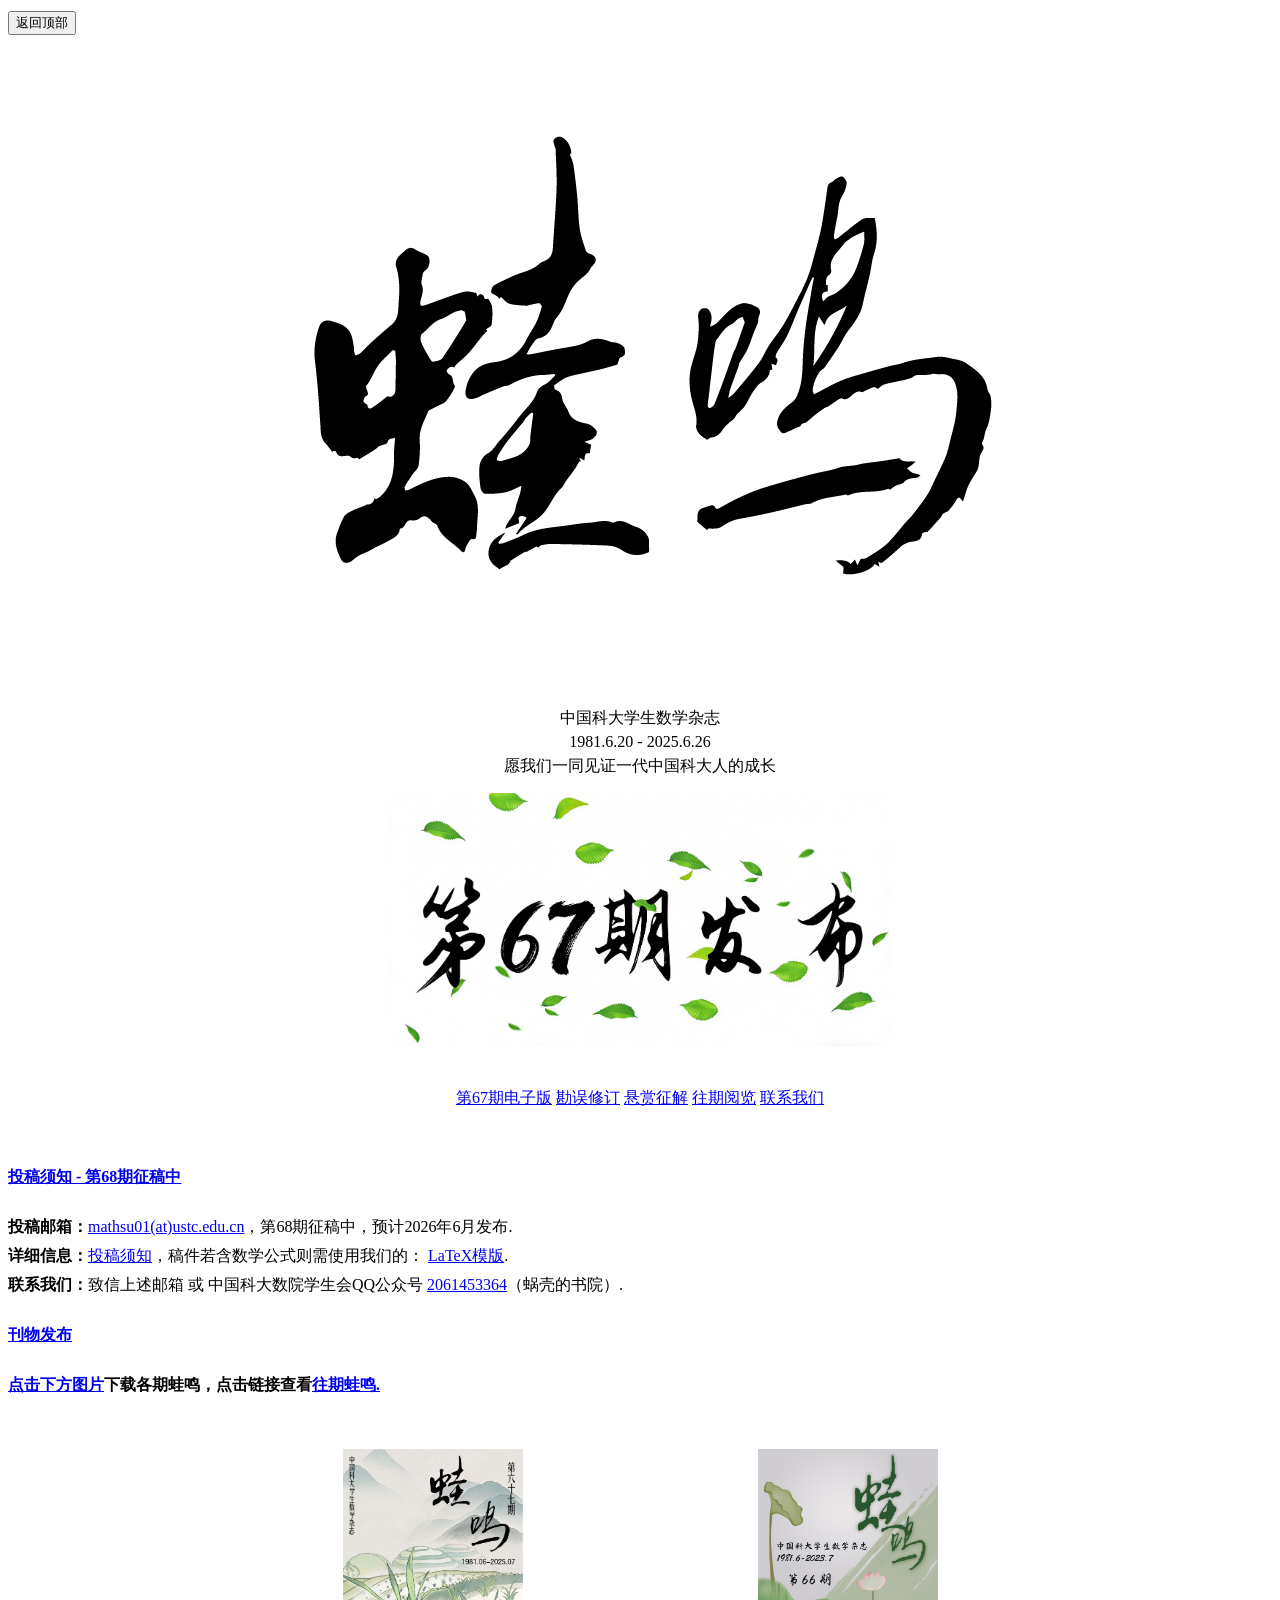
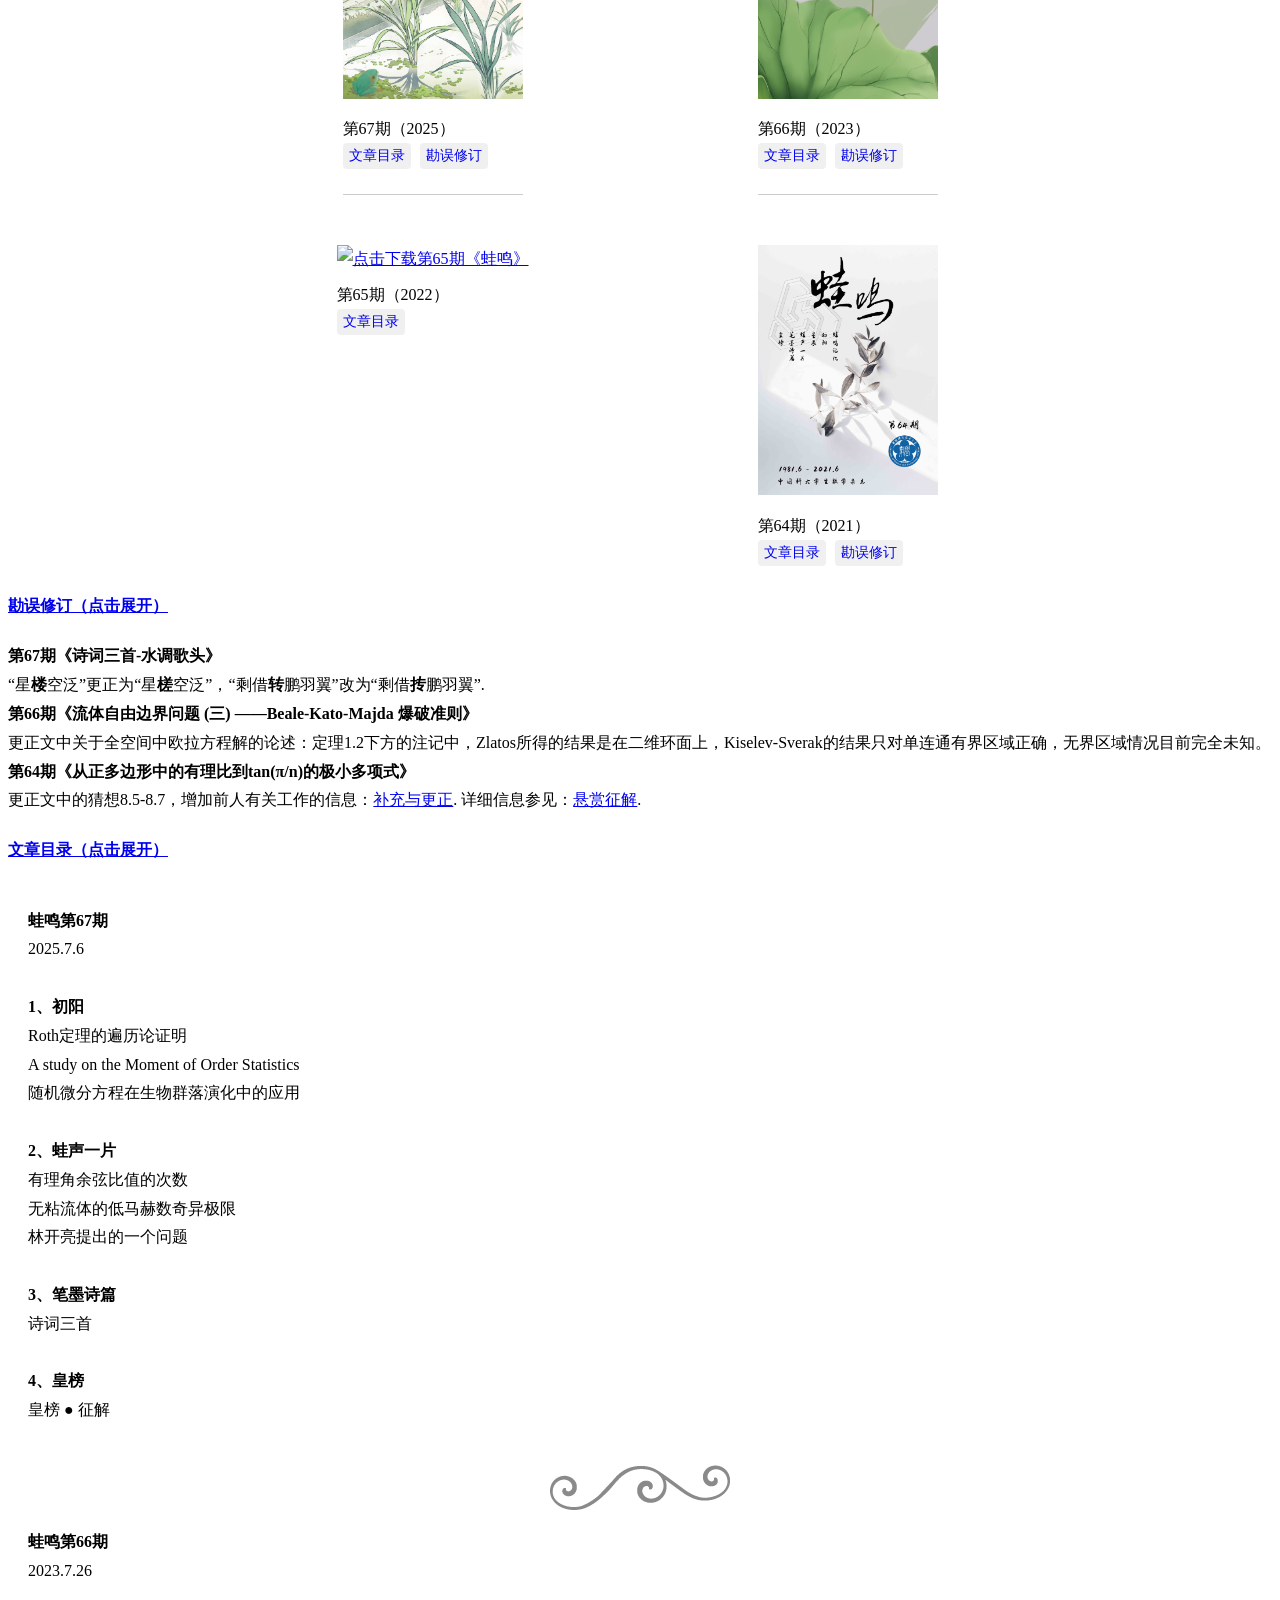
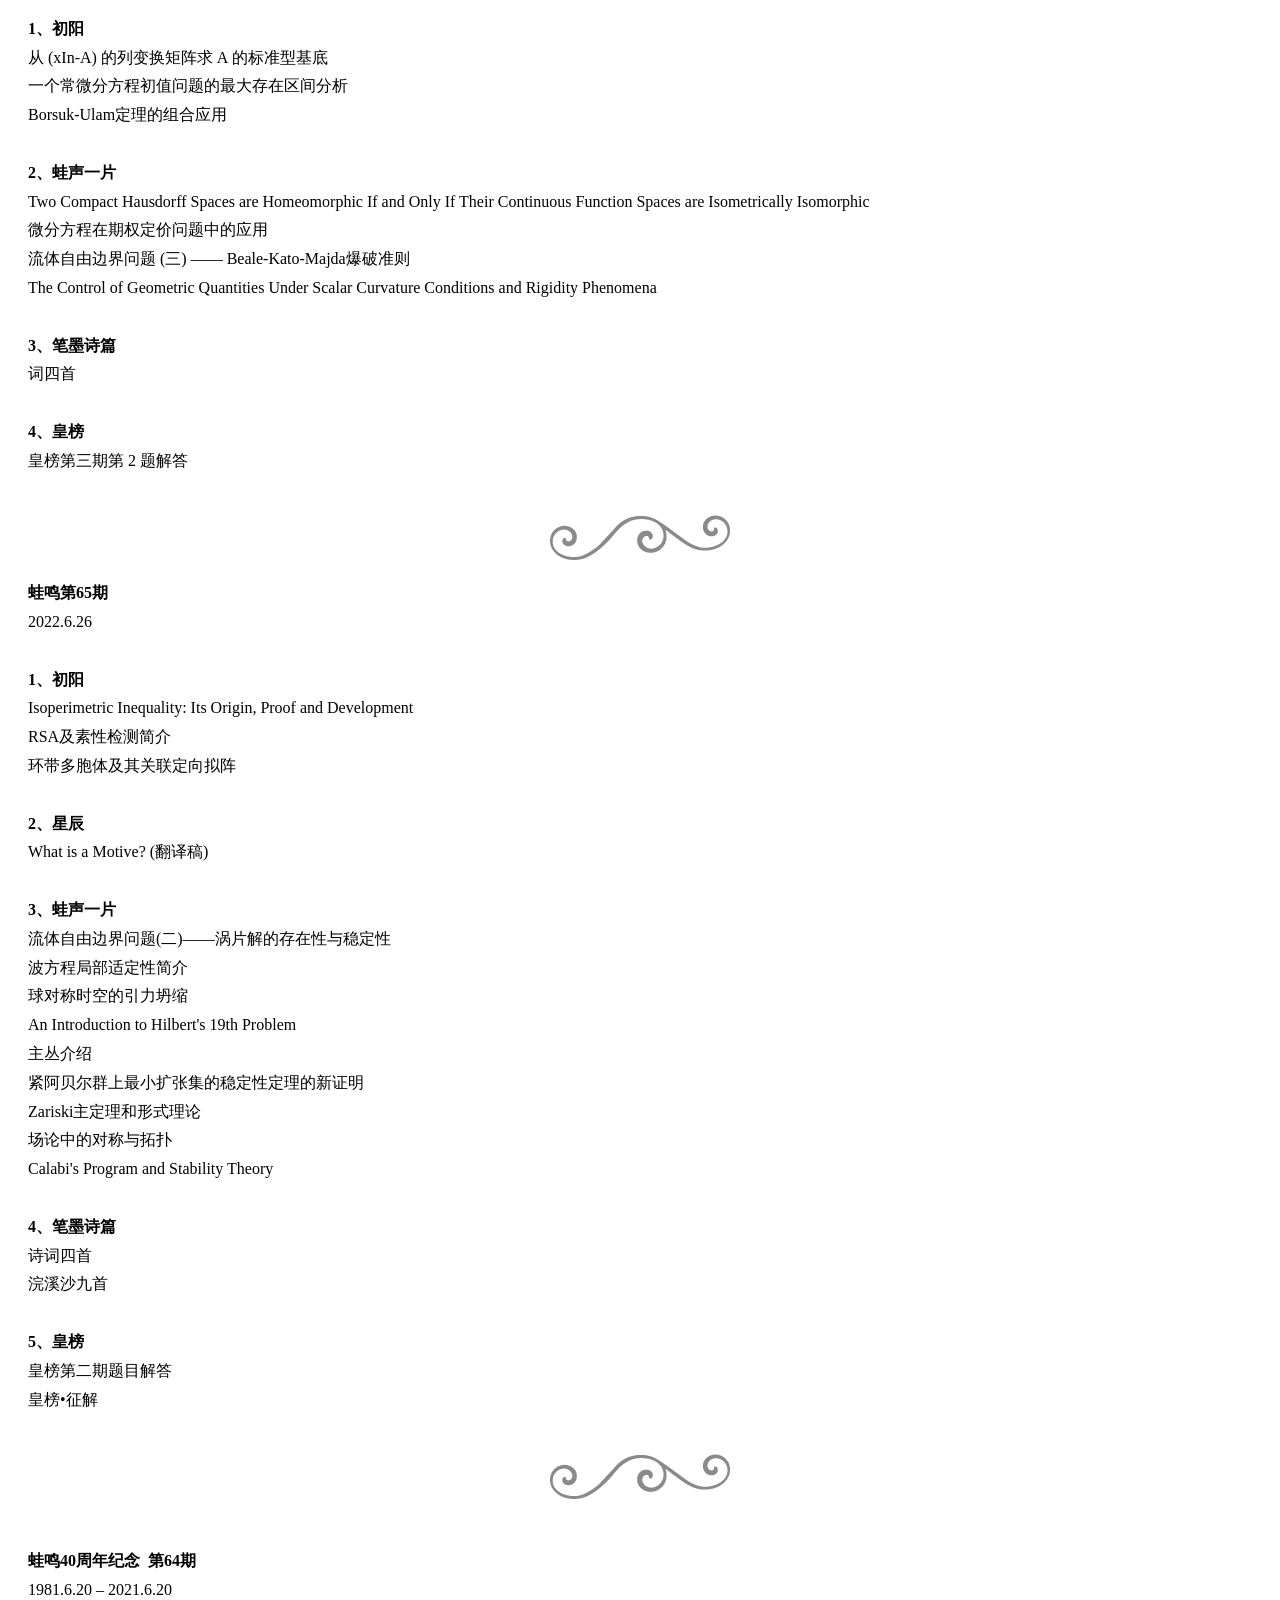
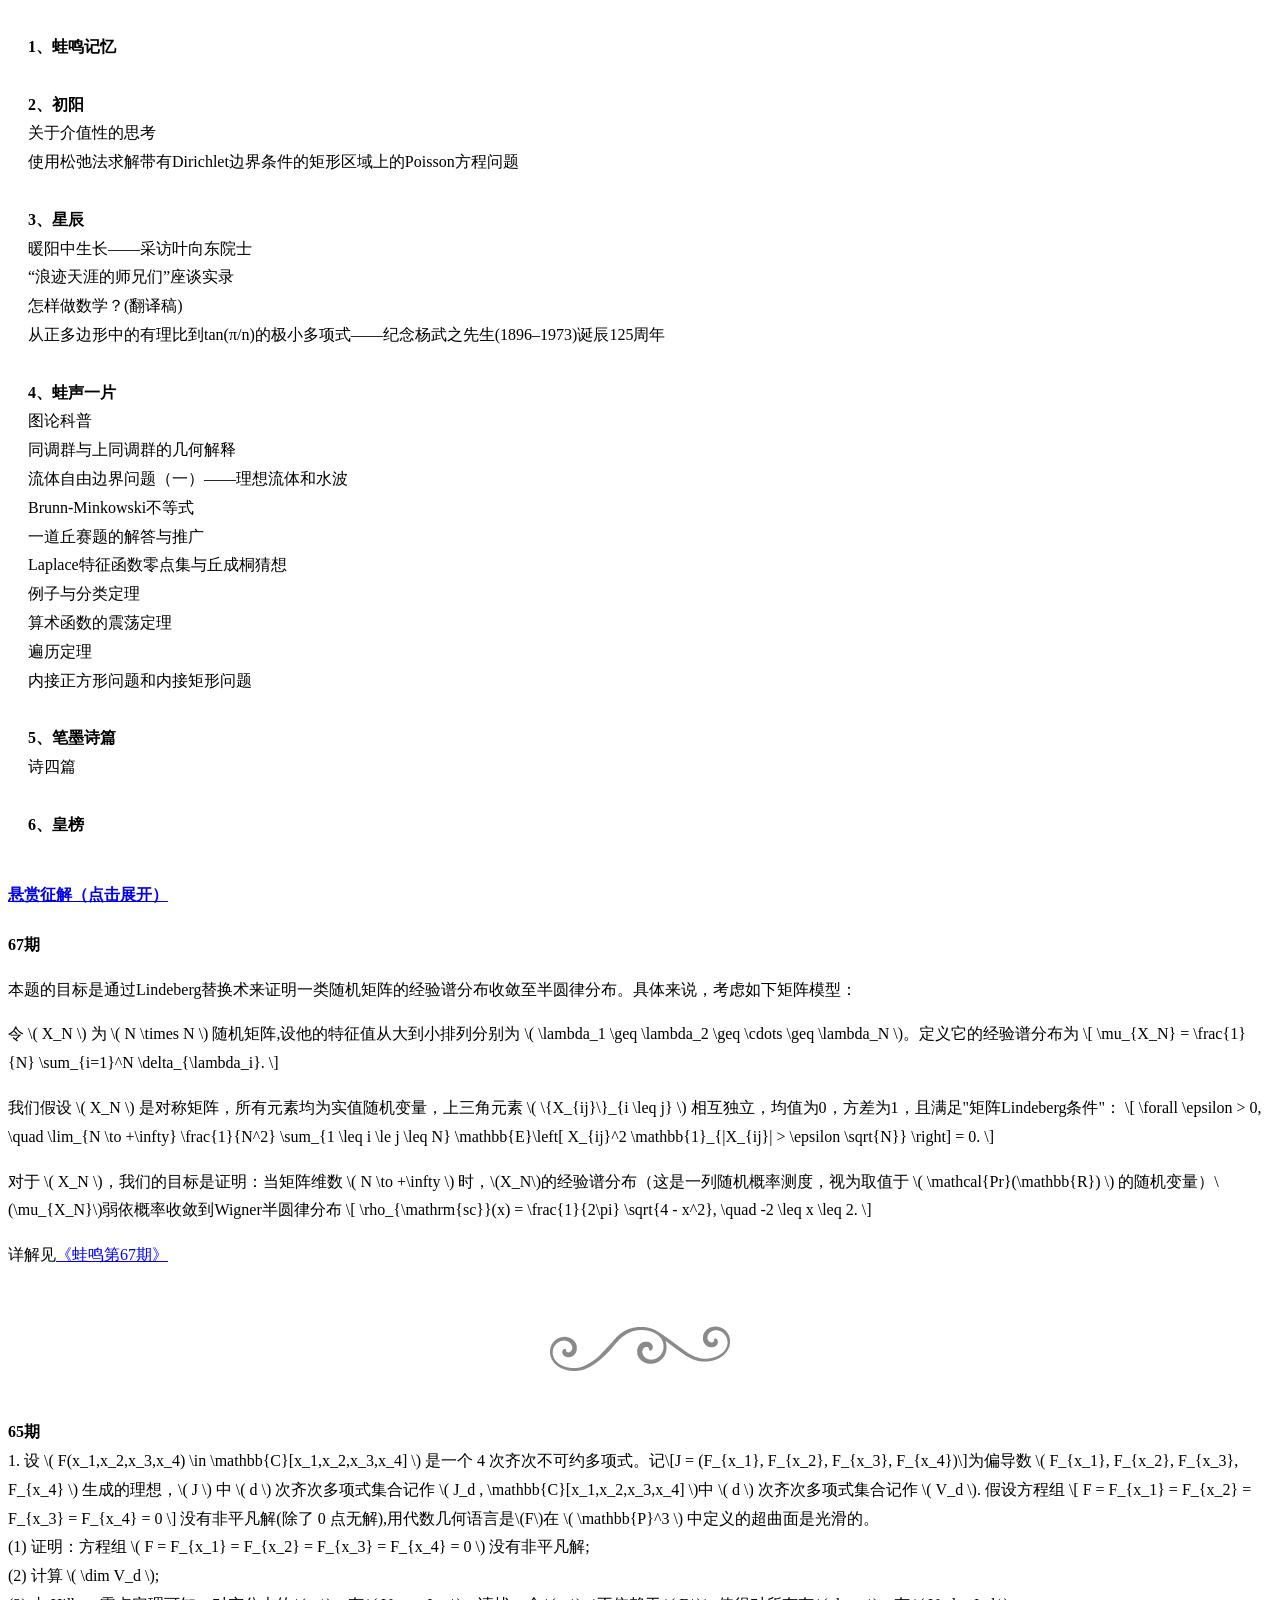
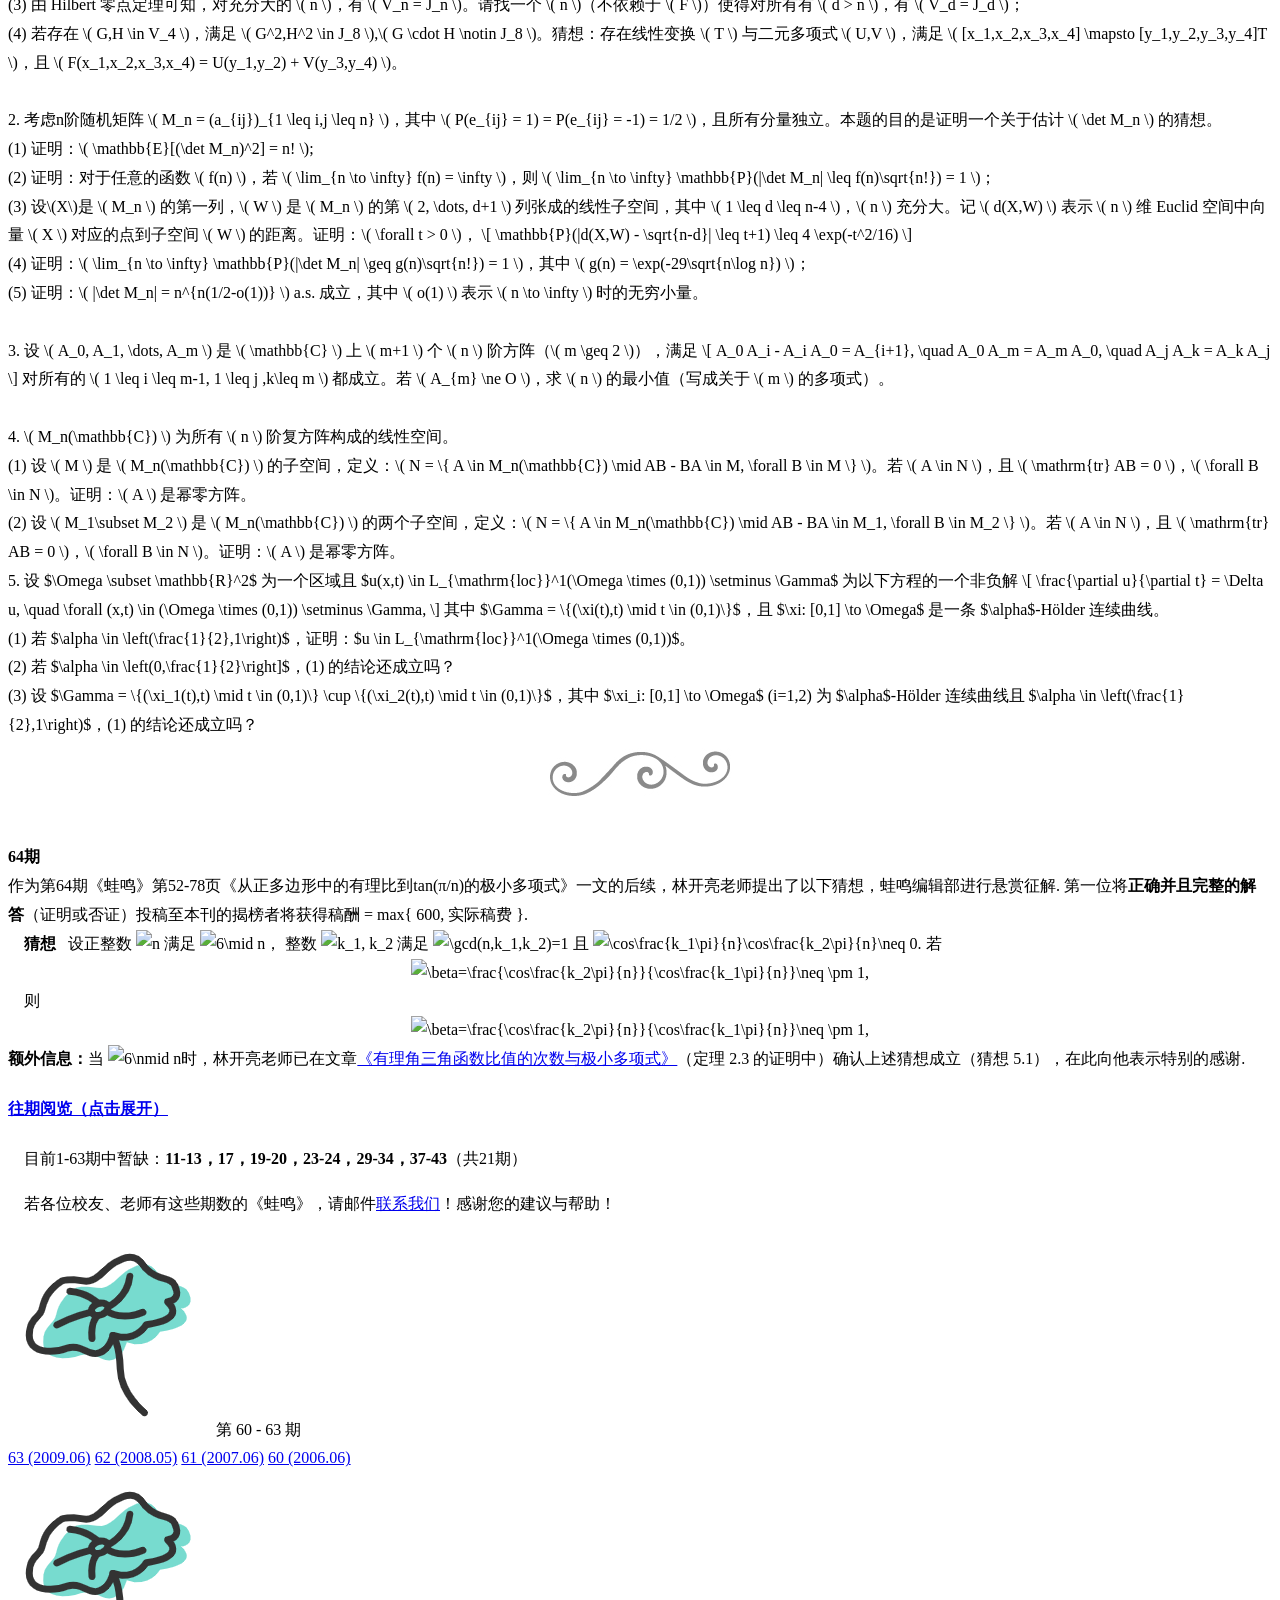
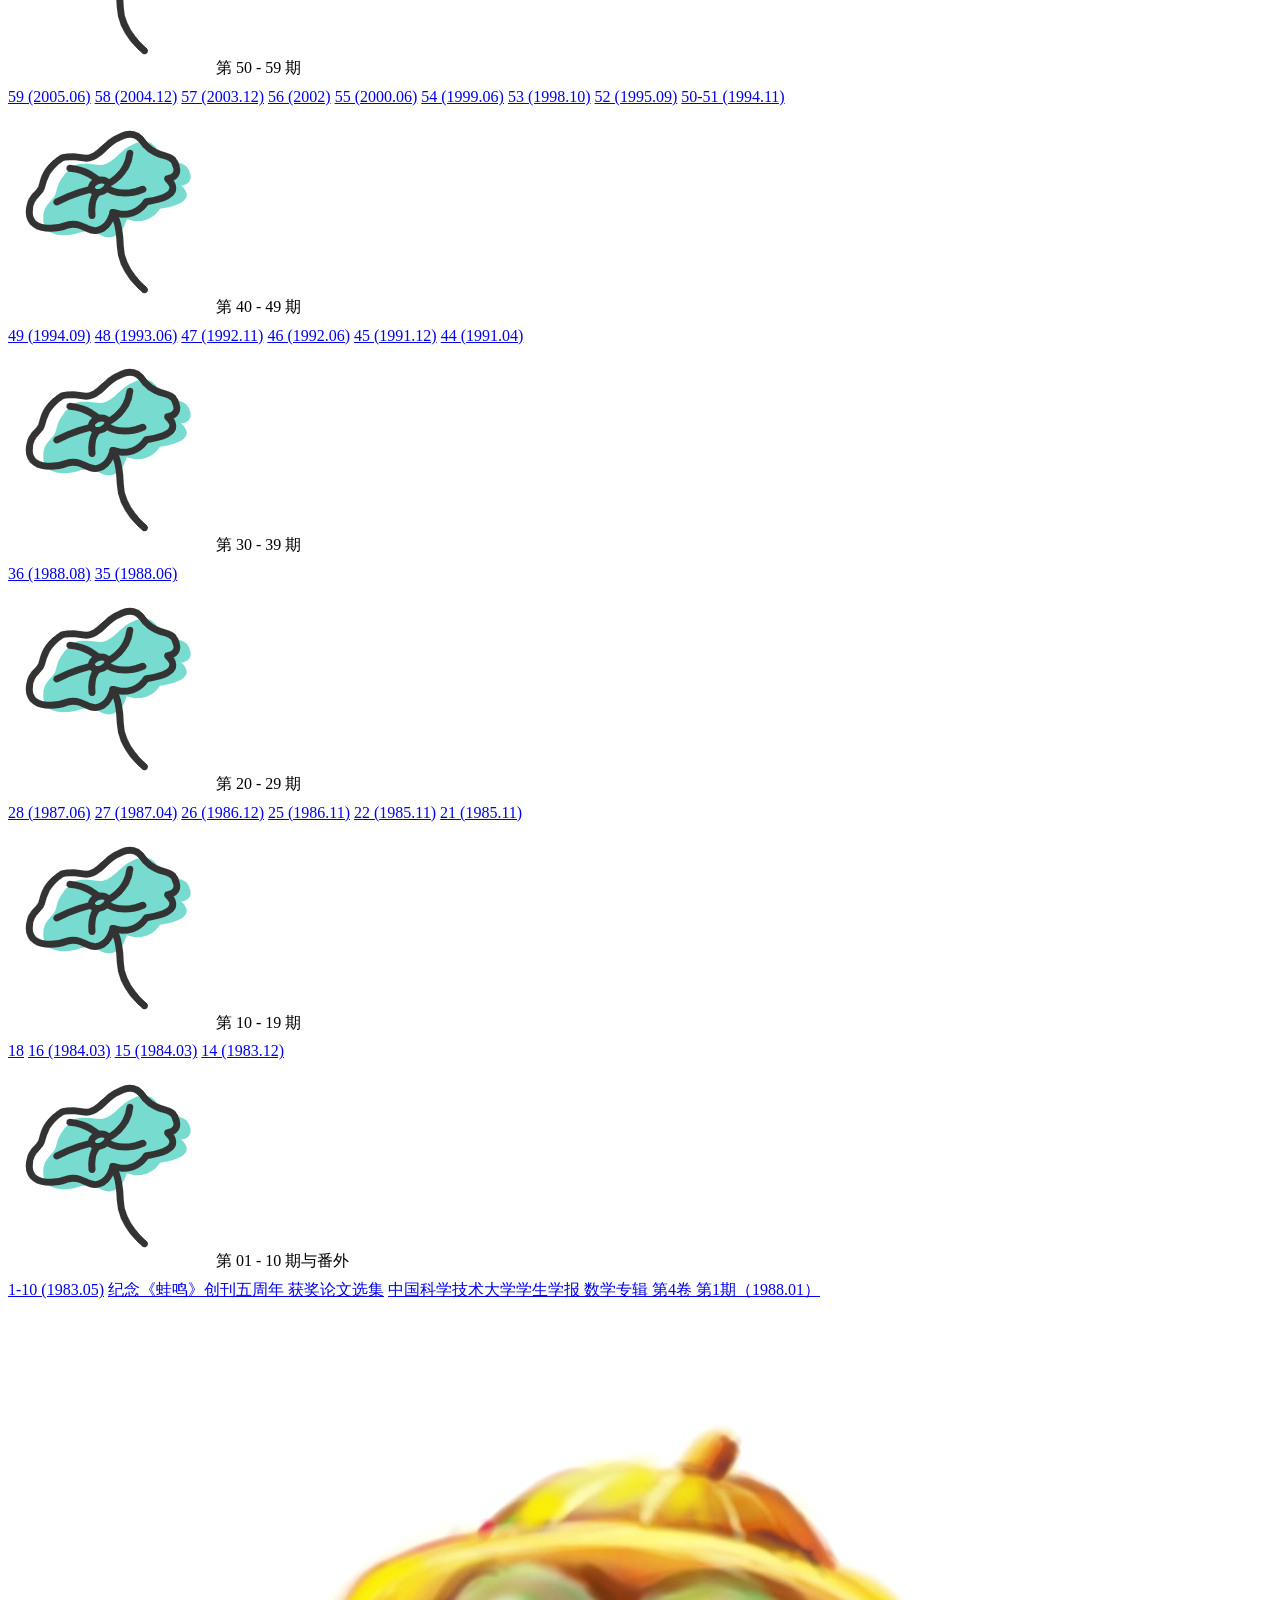
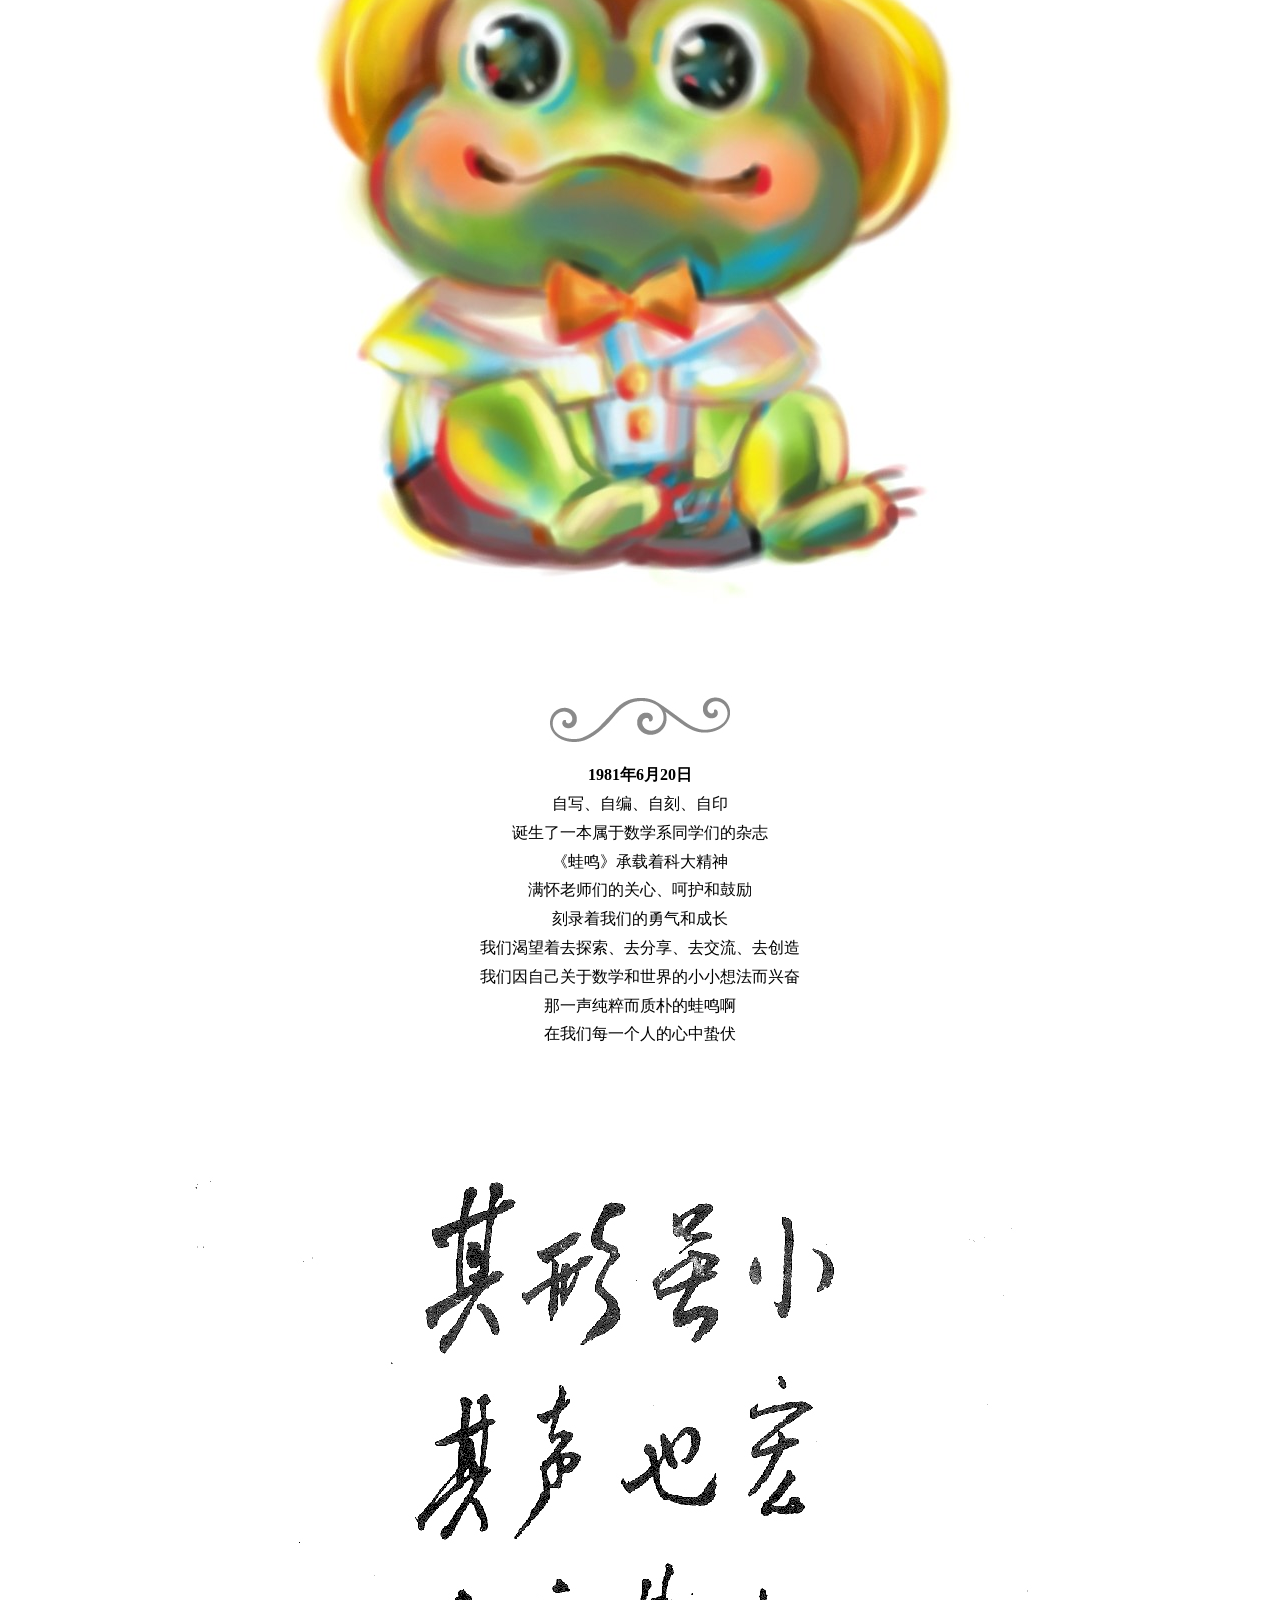
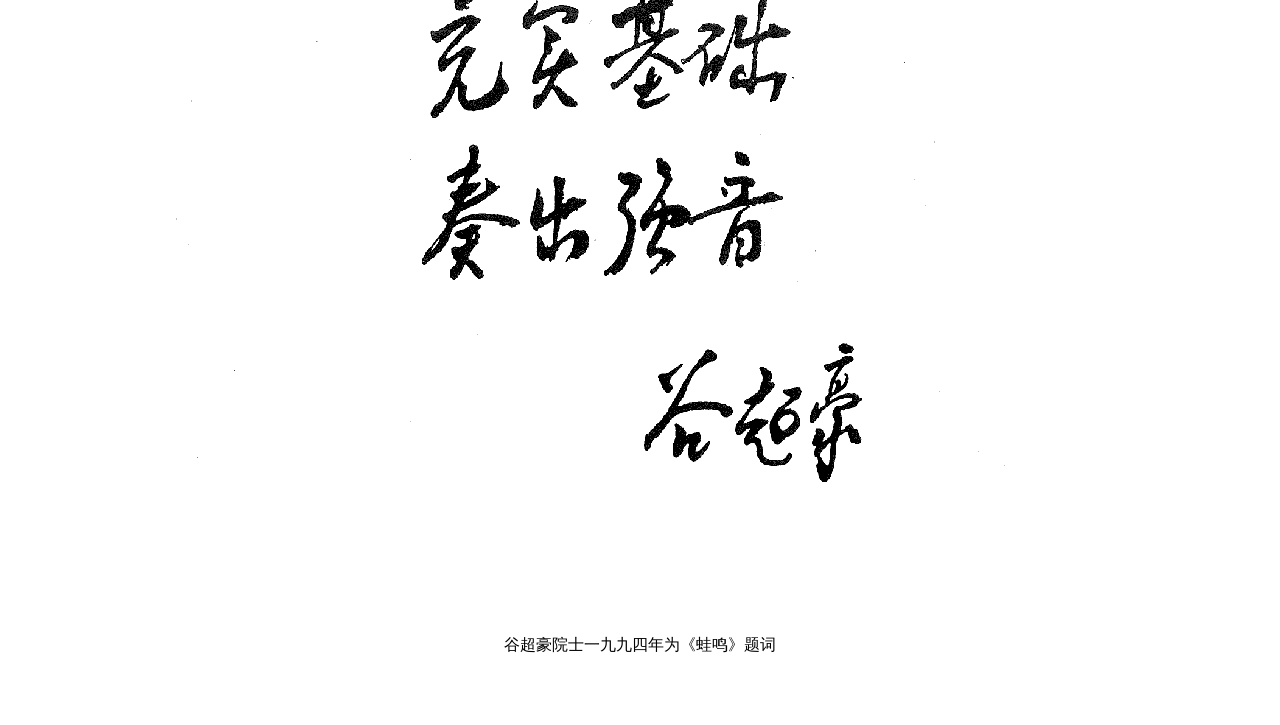
==== Waming/waming.html @ 8f5564ba "进一步优化移动端最后一张图片显示问题" ====
﻿<!DOCTYPE html>

<html lang="en" xmlns="http://www.w3.org/1999/xhtml">
<head>
    <!--注释可以写在这样一对括号中，.css文件中的注释由/* */包围起来-->
    <meta charset="utf-8" />
    <meta name="viewport" content="width=device-width, initial-scale=1.0, shrink-to-fit=no">
    <link rel="stylesheet" type="text/css" href=" css/star.css"><!--指定我们用的css文件在css/star.css，它指定了网页的样式，样式可以进行叠加，不同的指定样式的方式、它们的优先级见https://www.runoob.com/css/css-howto.html-->
    <link rel="stylesheet" href="https://cdn.staticfile.org/twitter-bootstrap/3.3.7/css/bootstrap.min.css">
    <script src="https://cdn.staticfile.org/jquery/2.1.1/jquery.min.js"></script><!--插入JavaScript-->
    <script src="https://cdn.staticfile.org/twitter-bootstrap/3.3.7/js/bootstrap.min.js"></script>
    <script>
        MathJax = {
        tex: {
            inlineMath: [['$', '$'], ['\\(', '\\)']],
            displayMath: [['$$', '$$'], ['\\[', '\\]']],
            processEscapes: true
        },
        svg: {
            fontCache: 'global'
        }
        };
    </script>
    <script src="https://cdn.jsdelivr.net/npm/mathjax@3/es5/tex-svg.js"></script>
    <title>蛙鸣</title>
    <style>
        body {
            line-height: 180%;
            font-size: 16px;
        }
            .desc {
        margin-top: 8px;
        line-height: 1.6;
    }
    .desc a {
        display: inline-block;
        margin: 0 5px 5px 0;  /* 给链接之间加间距 */
        padding: 2px 6px;
        background-color: #f0f0f0;
        border-radius: 4px;
        text-decoration: none;
        font-size: 14px;
    }
    .desc a:hover {
        background-color: #e0e0e0;
    }
    .responsive {
        border-bottom: 1px solid #ccc;  /* 灰色细线，宽度1px，实线，灰色 */
        padding-bottom: 20px;  /* 线和内容的距离 */
        margin-bottom: 20px;   /* 和外部的距离 */
    }

    /* 最后一行不需要底边线 */
    .responsive:last-child,
    .responsive:nth-last-child(2) {
        border-bottom: none;
        margin-bottom: 0;
        padding-bottom: 0;
    }
    .pic6 {
    display: block !important;
    margin-left: auto !important;
    margin-right: auto !important;
    max-width: 100% !important;
    height: auto !important;
    }
    /* 移动端适配 */
@media screen and (max-width: 600px) {
    /* 让刊物发布区域一列显示并居中 */
    div[style*="display: grid"] {
        display: grid !important;
        grid-template-columns: 1fr !important;  /* 一列 */
        justify-items: center !important;       /* 水平居中 */
        gap: 0 !important;                      /* 间隙由 margin 控制 */
        max-width: 100% !important;
        padding: 0 !important;
    }
    
    /* 每个卡片居中，并加下边框作为横线 */
    .responsive {
        width: 100% !important;
        max-width: 300px !important;            /* 限制卡片最大宽度 */
        margin: 0 auto !important;
        text-align: center !important;
        border-bottom: 1px solid #ccc !important; /* 每本下面都有横线 */
        padding-bottom: 25px !important;
        margin-bottom: 25px !important;
    }
    
    /* 最后一本不需要横线（去掉最后一个的边框） */
    .responsive:last-child {
        border-bottom: none !important;
        margin-bottom: 0 !important;
        padding-bottom: 0 !important;
    }
    
    /* 图片大小控制 */
    .responsive img {
        max-width: 100% !important;
        height: auto !important;
        width: auto !important;
        max-height: 280px;
        display: block;
        margin: 0 auto;
    }
    
    /* 标题图片 */
    .pic3 {
        max-width: 100% !important;
        height: auto !important;
        display: block;
        margin: 0 auto;
    }
    
    /* 整体容器留边 */
    .box, .panel-body {
        padding-left: 15px !important;
        padding-right: 15px !important;
        box-sizing: border-box;
    }
    
    /* 文字居中 */
    .desc {
        text-align: center !important;
    }
    
    /* 按钮样式调整 */
    .desc a {
        display: inline-block;
        margin: 5px !important;
    }
}
    </style>
</head>
<body>
    <button onclick="topFunction()" id="myBtn" title="Back to Top">返回顶部</button><!--JavaScript返回顶部按钮,参看https://www.runoob.com/w3cnote/js-to-top.html-->
    <div class=" box">
        <div style=" text-align :center">
            <img class=" pic3" src="pu/image/title.jpg" alt=" 蛙鸣" />
            <div style=" padding:15px;">
                <span class=" time"></span>
                <div style=" line-height:150%">
                    中国科大学生数学杂志<br />
                    1981.6.20 - 2025.6.26<br />
                    愿我们一同见证一代中国科大人的成长
                </div>
                <span class=" time"></span>
            </div>

            <img style=" max-width :100%; width: 500px;" src="pu/image/heading67.png" alt="四十周年纪念刊第64期《蛙鸣》发布！" />
            <br />
            <br />
            <div style=" text-align: center">
                <!--#electronic参考id选择器https://www.runoob.com/css/css-id-class.html-->
                <!--onclick事件是指定点击这个按钮后发生什么，这里是展开后面的折叠栏-->
                <a class="badge" href="#electronic" onclick="$(function () { $('#collapseOne').collapse('show')});">第67期电子版</a>
                <a class="badge" href="#corrections" onclick="$(function () { $('#collapseFive').collapse('show')});">勘误修订</a>
                <a class="badge" href="#solution" onclick="$(function () { $('#collapseSix').collapse('show')});">悬赏征解</a>
                <a class="badge" href="#history" onclick="$(function () { $('#collapseFour').collapse('show')});">往期阅览</a>
                <a class="badge" href="#contact" onclick="$(function () { $('#collapseThree').collapse('show')});">联系我们</a>
            </div>
        </div>
        <br />

        <div class="panel-group" id="accordion">
            <!--一个折叠栏模块，参考https://www.runoob.com/bootstrap/bootstrap-collapse-plugin.html-->
            <div class="panel panel-default">
                <div class="panel-heading">
                    <h4 class="panel-title">
                        <a data-toggle="collapse" href="#collapseThree"><!--折叠栏编号-->
                            投稿须知 - 第68期征稿中<!--折叠栏标题-->
                        </a>
                    </h4>
                </div>
                <div id="collapseThree" class="panel-collapse collapse in">
                    <div class="panel-body"><!--一个折叠栏内容-->
                        <b>投稿邮箱：</b><a title=" 点击并邮件联系我们" href=" mailto:&#109&#97&#116&#104&#115&#117&#48&#49&#64&#117&#115&#116&#99&#46&#101&#100&#117&#46&#99&#110"<!--ASCII码写邮箱地址防止批量抓取-->mathsu01(at)ustc.edu.cn</a>，第68期征稿中，预计2026年6月发布.<br />

                        <b>详细信息：</b><a href=" file/Warming_submission_guidelines.pdf">投稿须知</a>，稿件若含数学公式则需使用我们的：
                        <a href=" file/Warming_chinese_template.zip">LaTeX模版</a>.<br />

                        <a id="contact"> </a>
                        <b>联系我们：</b>致信上述邮箱 或 中国科大数院学生会QQ公众号 <a title=" 点击获取QQ二维码" href=" image/code.jpg">2061453364</a>（蜗壳的书院）.
                    </div>
                </div>
            </div>

            <div class="panel panel-default"><!--另一个折叠栏模块-->
                <div class="panel-heading">
                    <a id="electronic"> </a>
                    <h4 class="panel-title">
                        <a data-toggle="collapse" href="#collapseOne">
                            刊物发布
                        </a>
                    </h4>
                </div>
                <div id="collapseOne" class="panel-collapse collapse in">
                    <div class="panel-body">
                        <b><a href="#pic">点击下方图片</a>下载各期蛙鸣，点击链接查看<a href="#history" onclick="$(function () { $('#collapseFour').collapse('show')});">往期蛙鸣.</a></b><br />
                        <br />
                        <div style="display: grid; grid-template-columns: repeat(2, 1fr); gap: 30px; justify-items: center; margin: 20px auto; max-width: 800px;">
                            <div class="responsive">
                                <div class="img" id="pic">
                                    <a target="_blank" href="pu/pdf/Warming_67(2025.07).pdf">
                                        <img class=" pic4" src="pu/image/67.jpg" alt="点击下载第67期《蛙鸣》" width="180" height="250" />
                                    </a>
                                    <div class="desc">
                                        第67期（2025）<br/>
                                        <a title="点击查阅第67期文章目录" href="#content67" onclick="$(function () { $('#collapseTwo').collapse('show')});">文章目录</a>
                                        <a title="点击查阅第67期的勘误与增补" href="#corrections" onclick="$(function () { $('#collapseFive').collapse('show')});">勘误修订</a>
                                    </div>

                                </div>
                            </div>
                            <!-- <hr/> -->
                            <div class="responsive">
                                <div class="img" id="pic">
                                    <a target="_blank" href="pu/pdf/Warming_66(2023.07).pdf">
                                        <img class=" pic4" src="pu/image/66.jpg" alt="点击下载第66期《蛙鸣》" width="180" height="250" />
                                    </a>
                                    <div class="desc">
                                        第66期（2023）<br />
                                        <a title="点击查阅第66期文章目录" href="#content66" onclick="$(function () { $('#collapseTwo').collapse('show')});">文章目录</a>
                                        <a title="点击查阅第66期的勘误与增补" href="#corrections" onclick="$(function () { $('#collapseFive').collapse('show')});">勘误修订</a>
                                    </div>

                                </div>
                            </div>
                            <!-- <hr/> -->
                            <div class="responsive">
                                <div class="img" id="pic">
                                    <a target="_blank" href="pu/pdf/Warming_65(2022.06).pdf">
                                        <img class=" pic4" src="pu/image/65.jpg" alt="点击下载第65期《蛙鸣》" width="180" height="250" />
                                    </a>
                                    <div class="desc">
                                        第65期（2022）<br />
                                        <a title="点击查阅第65期文章目录" href="#content65" onclick="$(function () { $('#collapseTwo').collapse('show')});">文章目录</a>
                                    </div>

                                </div>
                            </div>
                            <!-- <hr/> -->
                            <div class="responsive">
                                <div class="img">
                                    <a target="_blank" href="pu/pdf/Warming_64(2021.06).pdf">
                                        <img class=" pic4" src="pu/image/64.jpg" alt="点击下载第64期《蛙鸣》" width="180" height="250" />
                                    </a>
                                    <div class="desc">
                                        第64期（2021）<br />
                                        <a title="点击查阅第64期文章目录" href="#content64" onclick="$(function () { $('#collapseTwo').collapse('show')});">文章目录</a> 
                                        <a title="点击查阅第64期的勘误与增补" href="#corrections" onclick="$(function () { $('#collapseFive').collapse('show')});">勘误修订</a>
                                    </div>
                                </div>
                            </div>
                            <!-- <br /> -->
                        </div>
                        <!-- <br /> -->
                    </div>
                </div>
            </div>

            <div class="panel panel-default">
                <div class="panel-heading">
                    <h4 class="panel-title">
                        <a id="corrections"> </a>
                        <a data-toggle="collapse" href="#collapseFive">
                            勘误修订（点击展开）
                        </a>
                    </h4>
                </div>
                <div id="collapseFive" class="panel-collapse collapse">
                    <div class="panel-body">
                        <b>第67期《诗词三首-水调歌头》</b>
                        <br />“星<b>楼</b>空泛”更正为“星<b>槎</b>空泛”，“剩借<b>转</b>鹏羽翼”改为“剩借<b>抟</b>鹏羽翼”</a>.<br />
                    </div>
                    <div class="panel-body">
                        <b>第66期《流体自由边界问题 (三) ——Beale-Kato-Majda 爆破准则》</b>
                        <br />更正文中关于全空间中欧拉方程解的论述：定理1.2下方的注记中，Zlatos所得的结果是在二维环面上，Kiselev-Sverak的结果只对单连通有界区域正确，无界区域情况目前完全未知。
                    </div>
                    <div class="panel-body">
                        <b>第64期《从正多边形中的有理比到tan(π/n)的极小多项式》</b>
                        <br />更正文中的猜想8.5-8.7，增加前人有关工作的信息：<a href=" pdf/correction.pdf" title="点击下载">补充与更正</a>. 详细信息参见：<a href="#solution" onclick="$(function () { $('#collapseSix').collapse('show')});">悬赏征解</a>.<br />
                    </div>
                </div>
            </div>

            <div class="panel panel-default">
                <div class="panel-heading">
                    <h4 class="panel-title">
                        <a id="catalogue"> </a>
                        <a data-toggle="collapse" href="#collapseTwo">
                            文章目录（点击展开）
                        </a>
                    </h4>
                </div>
                <div id="collapseTwo" class="panel-collapse collapse">
                    <div class="panel-body" style=" padding:20px;">

                        <a id="content67"> </a>
                        <b>蛙鸣第67期</b><br />
                        2025.7.6<br />
                        <br />
                        <b>1、初阳</b><br />
                        Roth定理的遍历论证明<br />
                        A study on the Moment of Order Statistics<br />
                        随机微分方程在生物群落演化中的应用<br />
                        <br />
                        <b>2、蛙声一片</b><br />
                        有理角余弦比值的次数<br />
                        无粘流体的低马赫数奇异极限<br />
                        林开亮提出的一个问题<br />
                        <br/>
                        <b>3、笔墨诗篇</b><br />
                        诗词三首<br />
                        <br />
                        <b>4、皇榜</b><br />
                        皇榜 ● 征解<br />
                        <br />
                        <div style=" text-align :center;">
                            <img class="picflower" src="pu/image/decoration.jpg" alt=" Decoration" />
                        </div>
                        
                        <a id="content66"> </a>
                        <b>蛙鸣第66期</b><br />
                        2023.7.26<br />
                        <br />
                        <b>1、初阳</b><br />
                        从 (xIn-A) 的列变换矩阵求 A 的标准型基底<br />
                        一个常微分方程初值问题的最大存在区间分析<br />
                        Borsuk-Ulam定理的组合应用<br />
                        <br />
                        <b>2、蛙声一片</b><br />
                        Two Compact Hausdorff Spaces are Homeomorphic If and Only If Their Continuous Function Spaces are Isometrically Isomorphic<br />
                        微分方程在期权定价问题中的应用<br />
                        流体自由边界问题 (三) —— Beale-Kato-Majda爆破准则<br />
                        The Control of Geometric Quantities Under Scalar Curvature Conditions and Rigidity Phenomena<br />
                        <br/>
                        <b>3、笔墨诗篇</b><br />
                        词四首<br />
                        <br />
                        <b>4、皇榜</b><br />
                        皇榜第三期第 2 题解答<br />
                        <br />
                        <div style=" text-align :center;">
                            <img class="picflower" src="pu/image/decoration.jpg" alt=" Decoration" />
                        </div>

                        <a id="content65"> </a>
                        <b>蛙鸣第65期</b><br />
                        2022.6.26<br />
                        <br />
                        <b>1、初阳</b><br />
                        Isoperimetric Inequality: Its Origin, Proof and Development<br />
                        RSA及素性检测简介<br />
                        环带多胞体及其关联定向拟阵<br />
                        <br />
                        <b>2、星辰</b><br />
                        What is a Motive? (翻译稿)<br />
                        <br />
                        <b>3、蛙声一片</b><br />
                        流体自由边界问题(二)——涡片解的存在性与稳定性<br />
                        波方程局部适定性简介<br />
                        球对称时空的引力坍缩<br />
                        An Introduction to Hilbert's 19th Problem<br />
                        主丛介绍<br />
                        紧阿贝尔群上最小扩张集的稳定性定理的新证明<br />
                        Zariski主定理和形式理论<br />
                        场论中的对称与拓扑<br />
                        Calabi's Program and Stability Theory<br />
                        <br />
                        <b>4、笔墨诗篇</b><br />
                        诗词四首<br />
                        浣溪沙九首<br />
                        <br />
                        <b>5、皇榜</b><br />
                        皇榜第二期题目解答<br />
                        皇榜•征解<br />
                        <br />
                        <div style=" text-align :center;">
                            <img class="picflower" src="pu/image/decoration.jpg" alt=" Decoration" />
                        </div>
                        <br />
                        <a id="content64"> </a>
                        <b>蛙鸣40周年纪念&nbsp;&nbsp;第64期</b><br />
                        1981.6.20 – 2021.6.20<br />
                        <br />
                        <b>1、蛙鸣记忆</b><br />
                        <br />
                        <b>2、初阳</b><br />
                        关于介值性的思考<br />
                        使用松弛法求解带有Dirichlet边界条件的矩形区域上的Poisson方程问题<br />
                        <br />
                        <b>3、星辰</b><br />
                        暖阳中生长——采访叶向东院士<br />
                        “浪迹天涯的师兄们”座谈实录<br />
                        怎样做数学？(翻译稿)<br />
                        从正多边形中的有理比到tan(π/n)的极小多项式——纪念杨武之先生(1896–1973)诞辰125周年<br />
                        <br />
                        <b>4、蛙声一片</b><br />
                        图论科普<br />
                        同调群与上同调群的几何解释<br />
                        流体自由边界问题（一）——理想流体和水波<br />
                        Brunn-Minkowski不等式<br />
                        一道丘赛题的解答与推广<br />
                        Laplace特征函数零点集与丘成桐猜想<br />
                        例子与分类定理<br />
                        算术函数的震荡定理<br />
                        遍历定理<br />
                        内接正方形问题和内接矩形问题<br />
                        <br />
                        <b>5、笔墨诗篇</b><br />
                        诗四篇<br />
                        <br />
                        <b>6、皇榜</b>

                    </div>
                </div>
            </div>

            <div class="panel panel-default">
                <div class="panel-heading">
                    <h4 class="panel-title">
                        <a id="solution"> </a>
                        <a data-toggle="collapse" href="#collapseSeven">
                            悬赏征解（点击展开）
                        </a>
                    </h4>
                </div>
                <div id="collapseSeven" class="panel-collapse collapse">
                    <div class="panel-body">
                        <a id = "question 67"></a>
                        <b>67期</b><br/>
                        <p>本题的目标是通过Lindeberg替换术来证明一类随机矩阵的经验谱分布收敛至半圆律分布。具体来说，考虑如下矩阵模型：</p>
                        <p>令 \( X_N \) 为 \( N \times N \) 随机矩阵,设他的特征值从大到小排列分别为 \( \lambda_1 \geq \lambda_2 \geq \cdots \geq \lambda_N \)。定义它的经验谱分布为
                            \[
                                \mu_{X_N} = \frac{1}{N} \sum_{i=1}^N \delta_{\lambda_i}.
                            \]</p>
                        <p>我们假设 \( X_N \) 是对称矩阵，所有元素均为实值随机变量，上三角元素 \( \{X_{ij}\}_{i \leq j} \) 相互独立，均值为0，方差为1，且满足"矩阵Lindeberg条件"：
                            \[
                                \forall \epsilon > 0, \quad \lim_{N \to +\infty} \frac{1}{N^2} \sum_{1 \leq i \le j \leq N} \mathbb{E}\left[ X_{ij}^2 \mathbb{1}_{|X_{ij}| > \epsilon \sqrt{N}} \right] = 0.
                            \]</p>
                        <p>对于 \( X_N \)，我们的目标是证明：当矩阵维数 \( N \to +\infty \) 时，\(X_N\)的经验谱分布（这是一列随机概率测度，视为取值于 \( \mathcal{Pr}(\mathbb{R}) \) 的随机变量）\(\mu_{X_N}\)弱依概率收敛到Wigner半圆律分布
                            \[
                                \rho_{\mathrm{sc}}(x) = \frac{1}{2\pi} \sqrt{4 - x^2}, \quad -2 \leq x \leq 2.
                            \]</p>
                        <p>详解见<a href = "pu/pdf/Warming_67(2025.07).pdf">《蛙鸣第67期》</a></p>
                        <br/>
                        <div style=" text-align :center;">
                            <img class="picflower" src="pu/image/decoration.jpg" alt=" Decoration" />
                        </div>
                        <br/>
                        <a id = "question 65"> </a>
                        <b>65期</b><br/>
                        1. 设 \( F(x_1,x_2,x_3,x_4) \in \mathbb{C}[x_1,x_2,x_3,x_4] \) 是一个 4 次齐次不可约多项式。记\[J = (F_{x_1}, F_{x_2}, F_{x_3}, F_{x_4})\]为偏导数 \( F_{x_1}, F_{x_2}, F_{x_3}, F_{x_4} \) 生成的理想，\( J \) 中 \( d \) 次齐次多项式集合记作 \( J_d , \mathbb{C}[x_1,x_2,x_3,x_4] \)中 \( d \) 次齐次多项式集合记作 \( V_d \).
                        假设方程组
                                \[
                                    F = F_{x_1} = F_{x_2} = F_{x_3} = F_{x_4} = 0
                                \]
                        没有非平凡解(除了 0 点无解),用代数几何语言是\(F\)在 \( \mathbb{P}^3 \) 中定义的超曲面是光滑的。
                        <br/>(1) 证明：方程组 \( F = F_{x_1} = F_{x_2} = F_{x_3} = F_{x_4} = 0 \) 没有非平凡解;
                        <br/>(2) 计算 \( \dim V_d \);
                        <br/>(3) 由 Hilbert 零点定理可知，对充分大的 \( n \)，有 \( V_n = J_n \)。请找一个 \( n \)（不依赖于 \( F \)）使得对所有有 \( d > n \)，有 \( V_d = J_d \)；
                        <br/>(4) 若存在 \( G,H \in V_4 \)，满足 \( G^2,H^2 \in J_8 \),\( G \cdot H \notin J_8 \)。猜想：存在线性变换 \( T \) 与二元多项式 \( U,V \)，满足 \( [x_1,x_2,x_3,x_4] \mapsto [y_1,y_2,y_3,y_4]T \)，且 \( F(x_1,x_2,x_3,x_4) = U(y_1,y_2) + V(y_3,y_4) \)。
                        <br/><br/>
                        2. 考虑n阶随机矩阵 \( M_n = (a_{ij})_{1 \leq i,j \leq n} \)，其中 \( P(e_{ij} = 1) = P(e_{ij} = -1) = 1/2 \)，且所有分量独立。本题的目的是证明一个关于估计 \( \det M_n \) 的猜想。
                        <br/>(1) 证明：\( \mathbb{E}[(\det M_n)^2] = n! \);
                        <br/>(2) 证明：对于任意的函数 \( f(n) \)，若 \( \lim_{n \to \infty} f(n) = \infty \)，则 \( \lim_{n \to \infty} \mathbb{P}(|\det M_n| \leq f(n)\sqrt{n!}) = 1 \)；
                        <br/>(3) 设\(X\)是 \( M_n \) 的第一列，\( W \) 是 \( M_n \) 的第 \( 2, \dots, d+1 \) 列张成的线性子空间，其中 \( 1 \leq d \leq n-4 \)，\( n \) 充分大。记 \( d(X,W) \) 表示 \( n \) 维 Euclid 空间中向量 \( X \) 对应的点到子空间 \( W \) 的距离。证明：\( \forall t > 0 \)，
                                \[
                                    \mathbb{P}(|d(X,W) - \sqrt{n-d}| \leq t+1) \leq 4 \exp(-t^2/16)
                                \]
                        <br/>(4) 证明：\( \lim_{n \to \infty} \mathbb{P}(|\det M_n| \geq g(n)\sqrt{n!}) = 1 \)，其中 \( g(n) = \exp(-29\sqrt{n\log n}) \)；
                        <br/>(5) 证明：\( |\det M_n| = n^{n(1/2-o(1))} \) a.s. 成立，其中 \( o(1) \) 表示 \( n \to \infty \) 时的无穷小量。
                        <br/><br/>
                        3. 设 \( A_0, A_1, \dots, A_m \) 是 \( \mathbb{C} \) 上 \( m+1 \) 个 \( n \) 阶方阵（\( m \geq 2 \)），满足
                                \[
                                    A_0 A_i - A_i A_0 = A_{i+1}, \quad A_0 A_m = A_m A_0, \quad A_j A_k = A_k A_j
                                \]
                        对所有的 \( 1 \leq i \leq m-1, 1 \leq j ,k\leq m \) 都成立。若 \( A_{m} \ne O \)，求 \( n \) 的最小值（写成关于 \( m \) 的多项式）。
                        <br/><br/>
                        4. \( M_n(\mathbb{C}) \) 为所有 \( n \) 阶复方阵构成的线性空间。
                        <br/>(1) 设 \( M \) 是 \( M_n(\mathbb{C}) \) 的子空间，定义：\( N = \{ A \in M_n(\mathbb{C}) \mid AB - BA \in M, \forall B \in M \} \)。若 \( A \in N \)，且 \( \mathrm{tr} AB = 0 \)，\( \forall B \in N \)。证明：\( A \) 是幂零方阵。
                        <br/>(2) 设 \( M_1\subset M_2 \) 是 \( M_n(\mathbb{C}) \) 的两个子空间，定义：\( N = \{ A \in M_n(\mathbb{C}) \mid AB - BA \in M_1, \forall B \in M_2 \} \)。若 \( A \in N \)，且 \( \mathrm{tr} AB = 0 \)，\( \forall B \in N \)。证明：\( A \) 是幂零方阵。
                        <br/>
                        5. 设 $\Omega \subset \mathbb{R}^2$ 为一个区域且 $u(x,t) \in L_{\mathrm{loc}}^1(\Omega \times (0,1)) \setminus \Gamma$ 为以下方程的一个非负解
                                \[
                                \frac{\partial u}{\partial t} = \Delta u, \quad \forall (x,t) \in (\Omega \times (0,1)) \setminus \Gamma,
                                \]
                        其中 $\Gamma = \{(\xi(t),t) \mid t \in (0,1)\}$，且 $\xi: [0,1] \to \Omega$ 是一条 $\alpha$-Hölder 连续曲线。
                        <br/>(1) 若 $\alpha \in \left(\frac{1}{2},1\right)$，证明：$u \in L_{\mathrm{loc}}^1(\Omega \times (0,1))$。
                        <br/>(2) 若 $\alpha \in \left(0,\frac{1}{2}\right]$，(1) 的结论还成立吗？
                        <br/>(3) 设 $\Gamma = \{(\xi_1(t),t) \mid t \in (0,1)\} \cup \{(\xi_2(t),t) \mid t \in (0,1)\}$，其中 $\xi_i: [0,1] \to \Omega$ (i=1,2) 为 $\alpha$-Hölder 连续曲线且 $\alpha \in \left(\frac{1}{2},1\right)$，(1) 的结论还成立吗？
                        <br/>
                        <div style=" text-align :center;">
                            <img class="picflower" src="pu/image/decoration.jpg" alt=" Decoration" />
                        </div>
                        <br/>
                        <a id = "question 64"> </a>
                        <b>64期</b><br/>
                        作为第64期《蛙鸣》第52-78页《从正多边形中的有理比到tan(π/n)的极小多项式》一文的后续，林开亮老师提出了以下猜想，蛙鸣编辑部进行悬赏征解.
                        第一位将<b>正确并且完整的解答</b>（证明或否证）投稿至本刊的揭榜者将获得稿酬 = max{ 600, 实际稿费 }.
                        <br />
                        <div class=" writenote" style=" padding: 0px 16px;">
                            <b>猜想</b>&nbsp;&nbsp;
                            设正整数 <img src="https://latex.codecogs.com/svg.image? n " title="n" /> 满足 <img src="https://latex.codecogs.com/svg.image?6\mid&space;n" title="6\mid n" />，
                            整数 <img src="https://latex.codecogs.com/svg.image?k_1,&space;k_2" title="k_1, k_2" /> 满足
                            <img src="https://latex.codecogs.com/svg.image?\gcd(n,k_1,k_2)=1" title="\gcd(n,k_1,k_2)=1" /> 且
                            <img src="https://latex.codecogs.com/svg.image?\cos\frac{k_1\pi}{n}\cos\frac{k_2\pi}{n}\neq&space;0" title="\cos\frac{k_1\pi}{n}\cos\frac{k_2\pi}{n}\neq 0" />. 若
                            <div style="text-align:center"><img src="https://latex.codecogs.com/svg.image?\beta=\frac{\cos\frac{k_2\pi}{n}}{\cos\frac{k_1\pi}{n}}\neq&space;\pm&space;1," title="\beta=\frac{\cos\frac{k_2\pi}{n}}{\cos\frac{k_1\pi}{n}}\neq \pm 1," /></div>
                            则
                            <div style="text-align:center"><img src="https://latex.codecogs.com/svg.image?\cos\frac{k_1\pi}{n}\cos\frac{k_2\pi}{n}\in\mathbb{Q}(\beta)." title="\beta=\frac{\cos\frac{k_2\pi}{n}}{\cos\frac{k_1\pi}{n}}\neq \pm 1," /></div>
                        </div>
                        <b>额外信息：</b>当 <img src="https://latex.codecogs.com/svg.image?6\nmid&space;n" title="6\nmid n" />时，林开亮老师已在文章<a href=" pdf/degree.pdf" title="点击下载">《有理角三角函数比值的次数与极小多项式》</a>（定理 2.3 的证明中）确认上述猜想成立（猜想 5.1），在此向他表示特别的感谢.
                    </div>
                </div>
            </div>



            <div class="panel panel-default">
                <div class="panel-heading">
                    <h4 class="panel-title">
                        <a data-toggle="collapse" href="#collapseFour">
                            往期阅览（点击展开）
                        </a>
                        <a id="history"> </a>
                    </h4>
                </div>
                <div id="collapseFour" class="panel-collapse collapse">
                    <div class="panel-body">
                        <div class=" writenote" style=" padding: 0px 16px;">
                            <p>目前1-63期中暂缺：<b>11-13，17，19-20，23-24，29-34，37-43</b>（共21期）</p>
                            <p>
                                若各位校友、老师有这些期数的《蛙鸣》，请邮件<a title=" 点击并邮件联系我们" href=" mailto:&#109&#97&#116&#104&#115&#117&#48&#49&#64&#117&#115&#116&#99&#46&#101&#100&#117&#46&#99&#110">联系我们</a>！感谢您的建议与帮助！
                            </p>
                        </div>
                        <div class=" gallery">
                            <div class=" row">
                                <div class=" head">
                                    <img class=" picdec" src=" pu/image/lotusleaf.png" alt=" 荷叶" />&nbsp;&nbsp;第 60 - 63 期
                                </div>
                                <a href=" pdf/Issue 63 (2009.06).pdf">63 (2009.06)</a>
                                <a href=" pdf/Issue 62 (2008.05).pdf">62 (2008.05)</a>
                                <a href=" pdf/Issue 61 (2007.06).pdf">61 (2007.06)</a>
                                <a href=" pdf/Issue 60 (2006.06).pdf">60 (2006.06)</a>
                            </div>


                            <div class=" row">
                                <div class=" head">
                                    <img class=" picdec" src="pu/image/lotusleaf.png" alt=" 荷叶" />&nbsp;&nbsp;第 50 - 59 期
                                </div>
                                <a href=" pdf/Issue 59 (2005.06).pdf">59 (2005.06)</a>
                                <a href=" pdf/Issue 58 (2004.12).pdf">58 (2004.12)</a>
                                <a href=" pdf/Issue 57 (2003.12).pdf">57 (2003.12)</a>
                                <a href=" pdf/Issue 56 (2002).pdf">56 (2002)</a>
                                <a href=" pdf/Issue 55 (2000.06).pdf">55 (2000.06)</a>
                                <a href=" pdf/Issue 54 (1999.06).pdf">54 (1999.06)</a>
                                <a href=" pdf/Issue 53 (1998.10).pdf">53 (1998.10)</a>
                                <a href=" pdf/Issue 52 (1995.09).pdf">52 (1995.09)</a>
                                <a href=" pdf/Issue 50-51 (1994.11).pdf">50-51 (1994.11)</a>
                            </div>


                            <div class=" row">
                                <div class=" head">
                                    <img class=" picdec" src=" pu/image/lotusleaf.png" alt=" 荷叶" />&nbsp;&nbsp;第 40 - 49 期
                                </div>
                                <a href=" pdf/Issue 49 (1994.09).pdf">49 (1994.09)</a>
                                <a href=" pdf/Issue 48 (1993.06).pdf">48 (1993.06)</a>
                                <a href=" pdf/Issue 47 (1992.11).pdf">47 (1992.11)</a>
                                <a href=" pdf/Issue 46 (1992.06).pdf">46 (1992.06)</a>
                                <a href=" pdf/Issue 45 (1991.12).pdf">45 (1991.12)</a>
                                <a href=" pdf/Issue 44 (1991.04).pdf">44 (1991.04)</a>
                            </div>


                            <div class=" row">
                                <div class=" head">
                                    <img class=" picdec" src=" pu/image/lotusleaf.png" alt=" 荷叶" />&nbsp;&nbsp;第 30 - 39 期
                                </div>
                                <a href=" pdf/Issue 36 (1988.08).pdf">36 (1988.08)</a>
                                <a href=" pdf/Issue 35 (1988.06).pdf">35 (1988.06)</a>
                            </div>


                            <div class=" row">
                                <div class=" head">
                                    <img class=" picdec" src=" pu/image/lotusleaf.png" alt=" 荷叶" />&nbsp;&nbsp;第 20 - 29 期
                                </div>
                                <a href=" pdf/Issue 28 (1987.06).pdf">28 (1987.06)</a>
                                <a href=" pdf/Issue 27 (1987.04).pdf">27 (1987.04)</a>
                                <a href=" pdf/Issue 26 (1986.12).pdf">26 (1986.12)</a>
                                <a href=" pdf/Issue 25 (1986.11).pdf">25 (1986.11)</a>
                                <a href=" pdf/Issue 22 (1985.11).pdf">22 (1985.11)</a>
                                <a href=" pdf/Issue 21 (1985.11).pdf">21 (1985.11)</a>
                            </div>


                            <div class=" row">
                                <div class=" head">
                                    <img class=" picdec" src=" pu/image/lotusleaf.png" alt=" 荷叶" />&nbsp;&nbsp;第 10 - 19 期
                                </div>
                                <a href=" pdf/Issue 18.pdf">18</a>
                                <a href=" pdf/Issue 16 (1984.03).pdf">16 (1984.03)</a>
                                <a href=" pdf/Issue 15 (1984.03).pdf">15 (1984.03)</a>
                                <a href=" pdf/Issue 14 (1983.12).pdf">14 (1983.12)</a>
                            </div>


                            <div class=" row">
                                <div class=" head">
                                    <img class=" picdec" src=" pu/image/lotusleaf.png" alt=" 荷叶" />&nbsp;&nbsp;第 01 - 10 期与番外
                                </div>
                                <a href=" pdf/Issue 1-10 (1983.05).pdf">1-10 (1983.05)</a>
                                <a href=" pdf/Award-winning Paper (1986).pdf">纪念《蛙鸣》创刊五周年 获奖论文选集</a>
                                <a href=" pdf/Journal of Undergraduate Vol.4, Issue 1 (1988.01).pdf">中国科学技术大学学生学报 数学专辑 第4卷 第1期（1988.01）</a>
                            </div>


                        </div>
                    </div>
                </div>
            </div>
        </div>
        <div style=" text-align:center">
            <br />
            <img class=" pic3" src=" pu/image/wawa.jpg" alt="可爱的蛙蛙" />
            <br />
        </div>

        <div style=" text-align :center;">
            <img class="picflower" src=" pu/image/decoration.jpg" alt=" Decoration" />
        </div>
        <div style=" text-align :center">
            <b>1981年6月20日</b><br />
            自写、自编、自刻、自印<br />
            诞生了一本属于数学系同学们的杂志<br />
            《蛙鸣》承载着科大精神<br />
            满怀老师们的关心、呵护和鼓励<br />
            刻录着我们的勇气和成长<br />
            我们渴望着去探索、去分享、去交流、去创造<br />
            我们因自己关于数学和世界的小小想法而兴奋<br />
            那一声纯粹而质朴的蛙鸣啊<br />
            在我们每一个人的心中蛰伏<br />
            <img class=" pic6" src=" pu/image/inscription.jpg" alt=" 谷超豪先生一九九四年为《蛙鸣》题词：其形虽小 其声也宏 充实基础 奏出强音" />
            <br />谷超豪院士一九九四年为《蛙鸣》题词
            <br/><br/><br/>
        </div>
    </div>

    <script>/*返回顶部按钮*/
        // 当网页向下滑动 20px 出现"Top" 按钮
        window.onscroll = function () { scrollFunction() };

        function scrollFunction() {
            console.log(121);
            if (document.body.scrollTop > 20 || document.documentElement.scrollTop > 20) {
                                /*document.getElementById("myBtn").style.display = "block";*/ $("#myBtn").fadeIn("slow");
            } else {
                                /*document.getElementById("myBtn").style.display = "none"; */$("#myBtn").fadeOut("slow");
            }
        }

        // 点击按钮，返回顶部
        function topFunction() {
            document.body.scrollTop = 0;
            document.documentElement.scrollTop = 0;
        }
    </script>

</body>
</html>
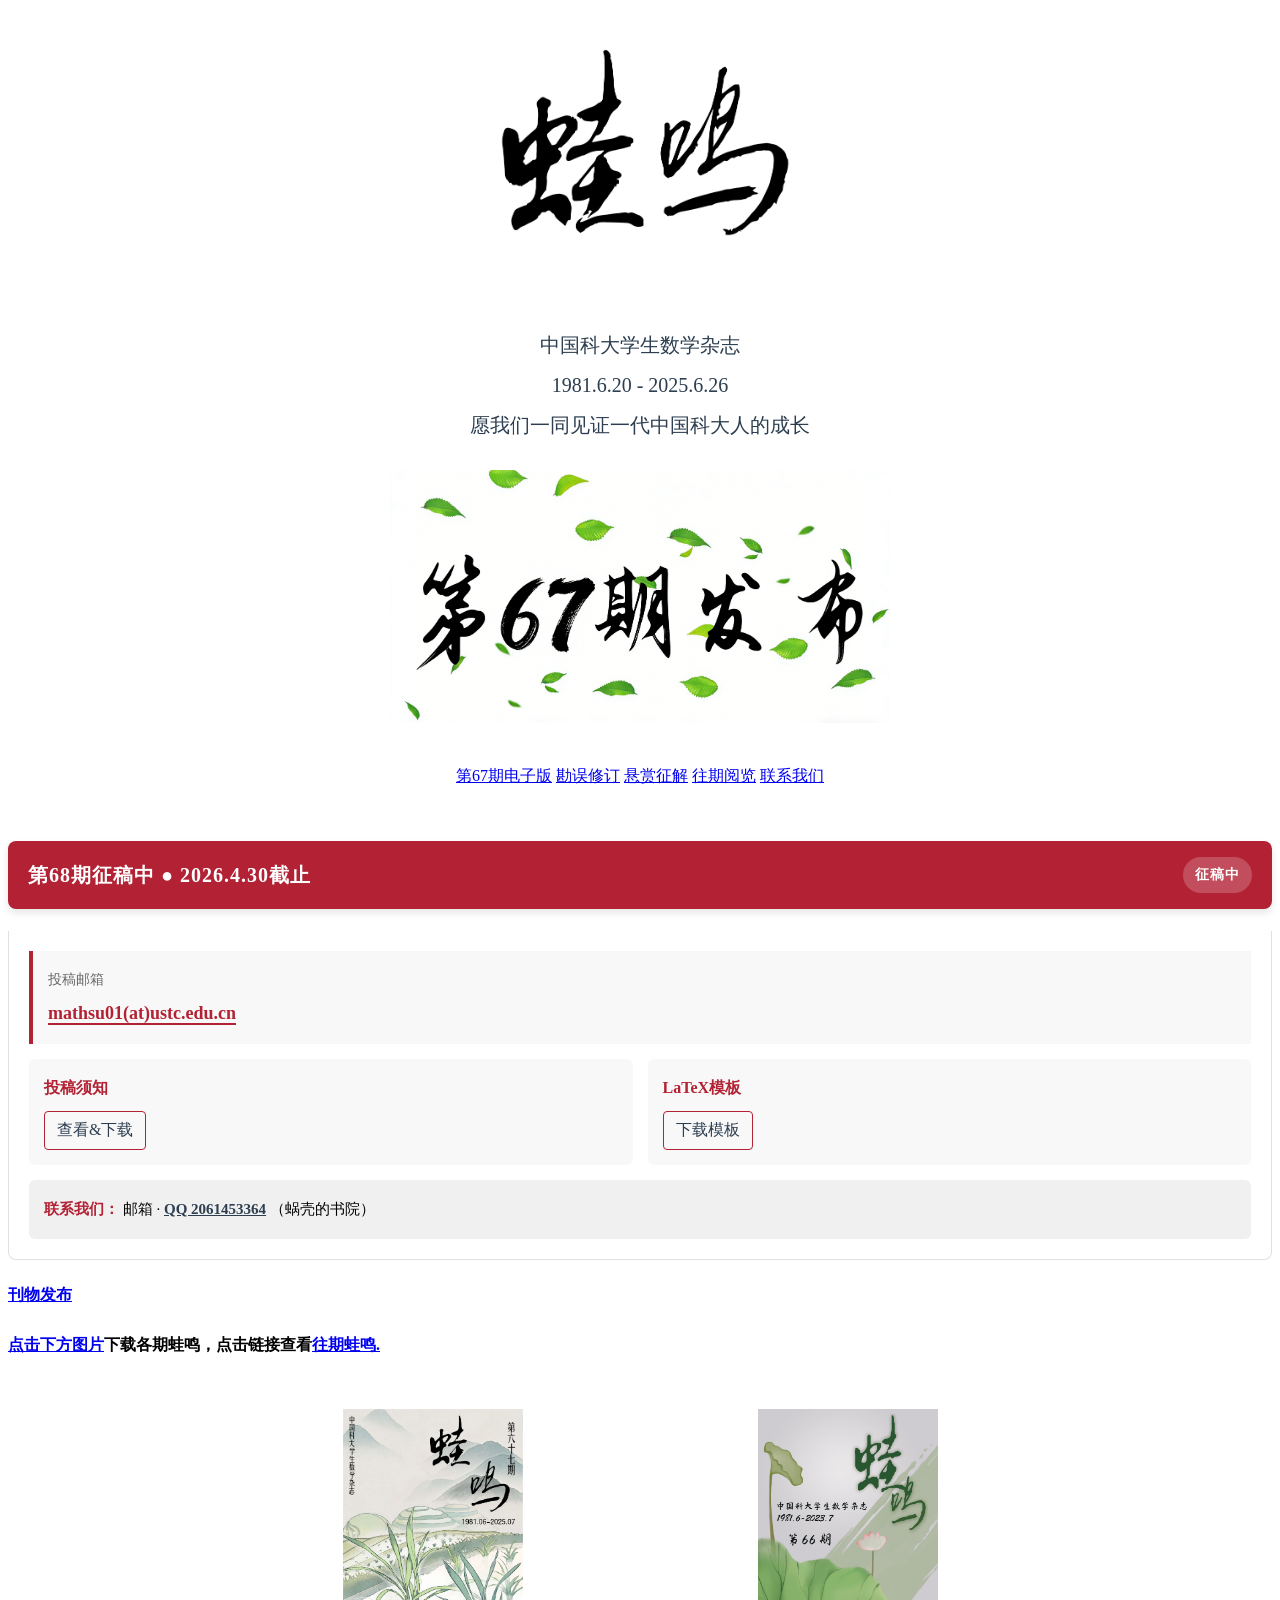
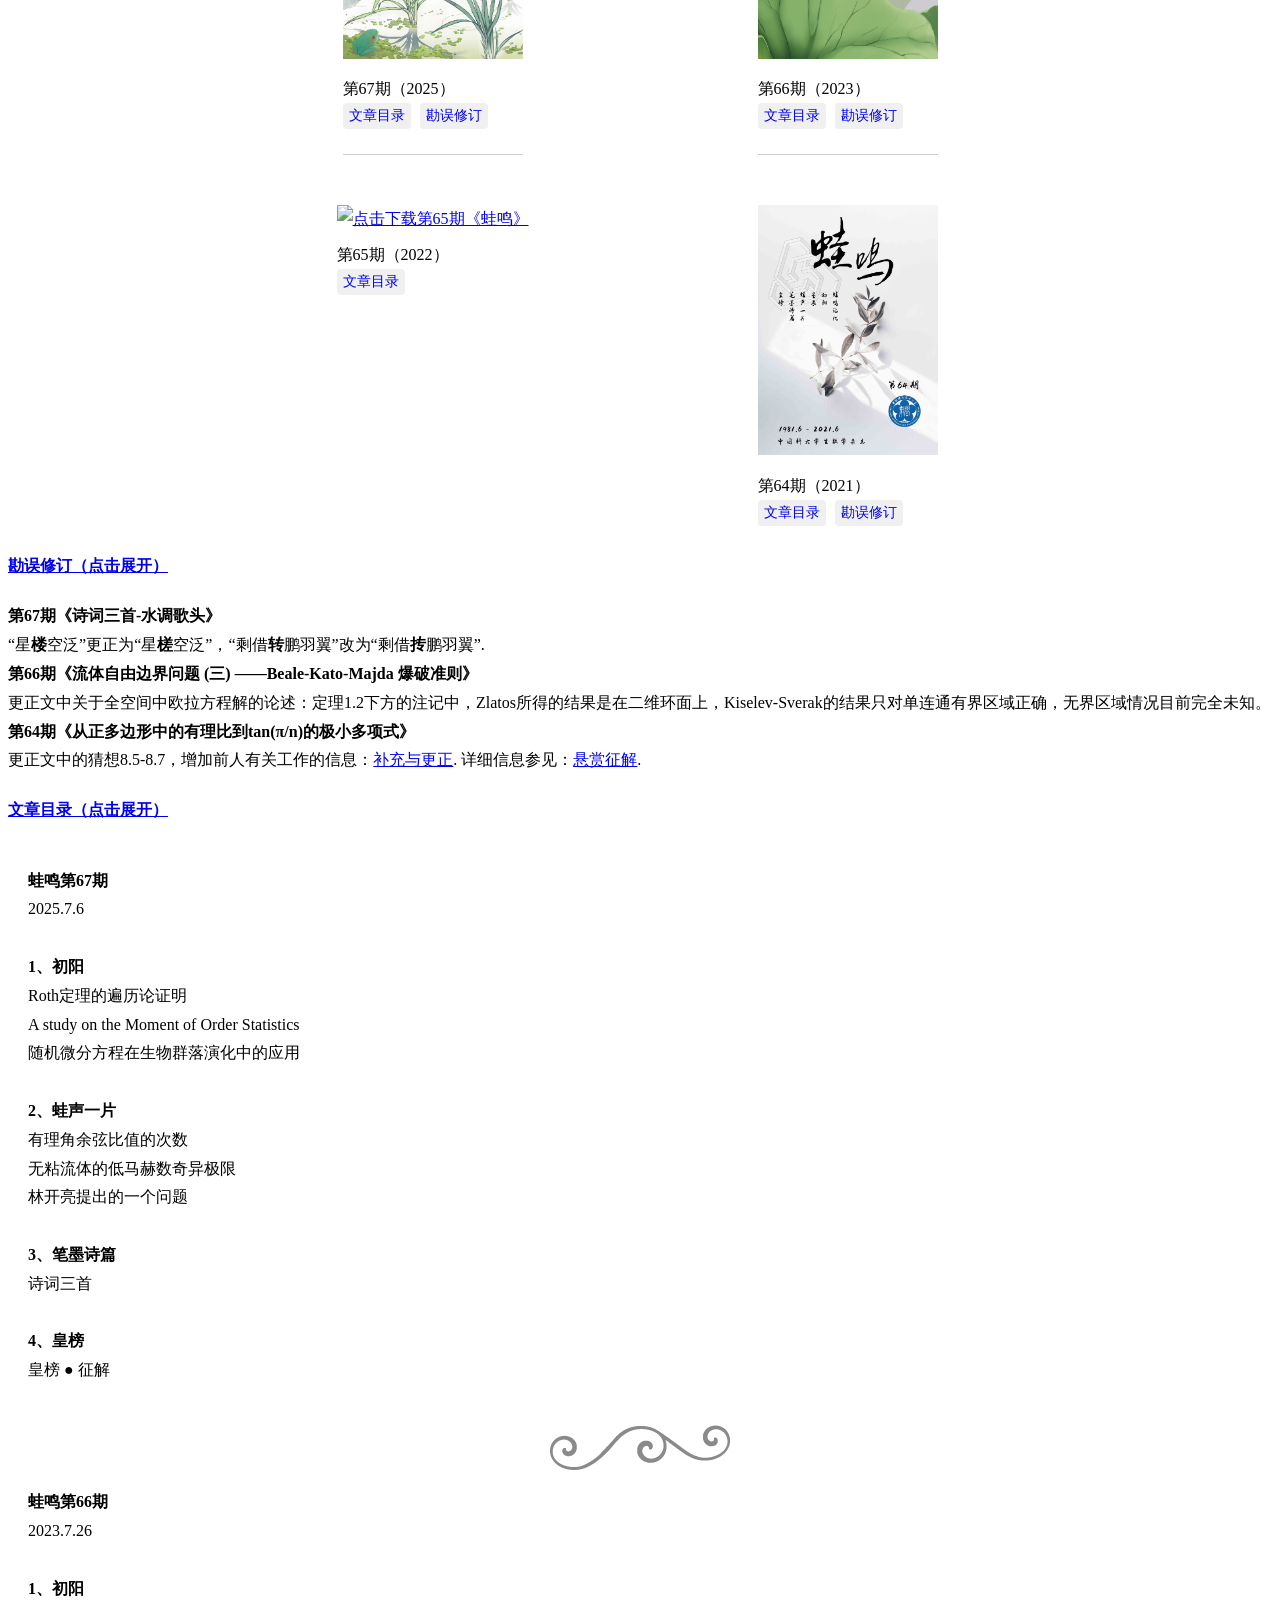
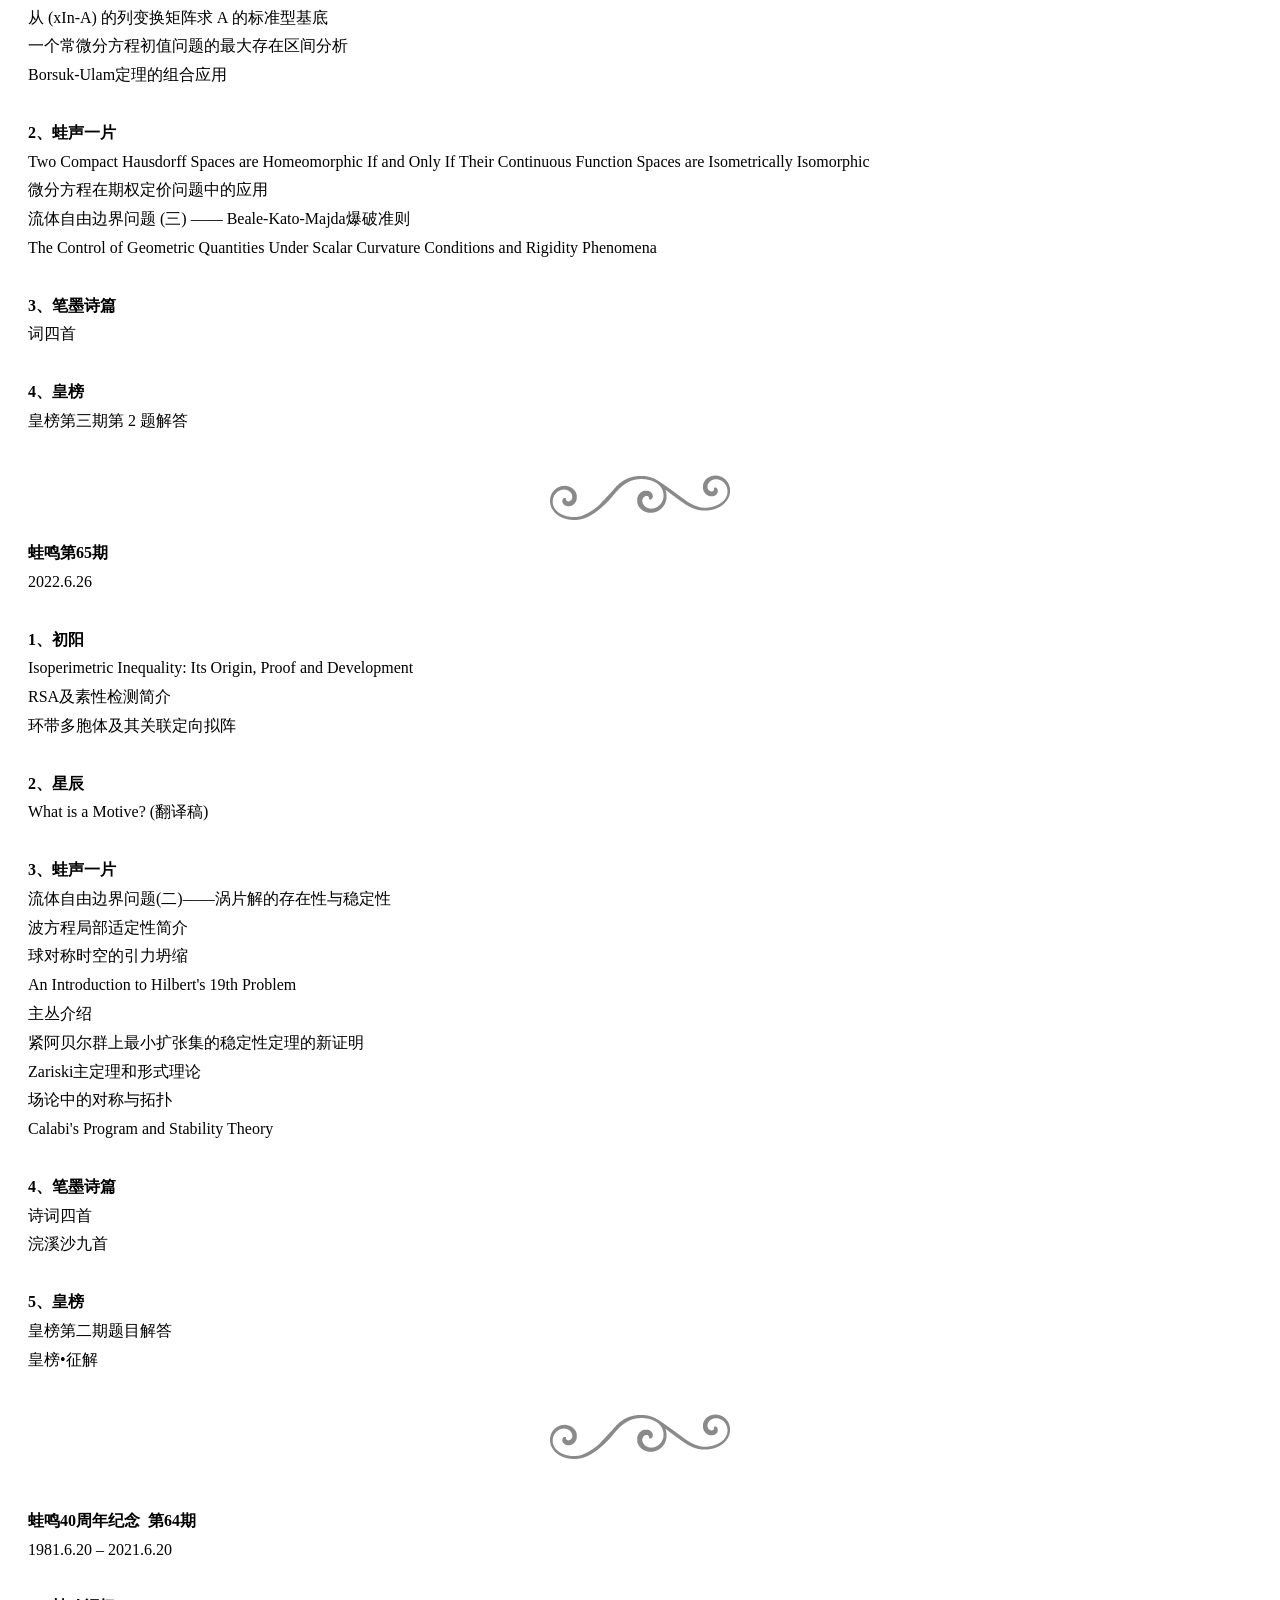
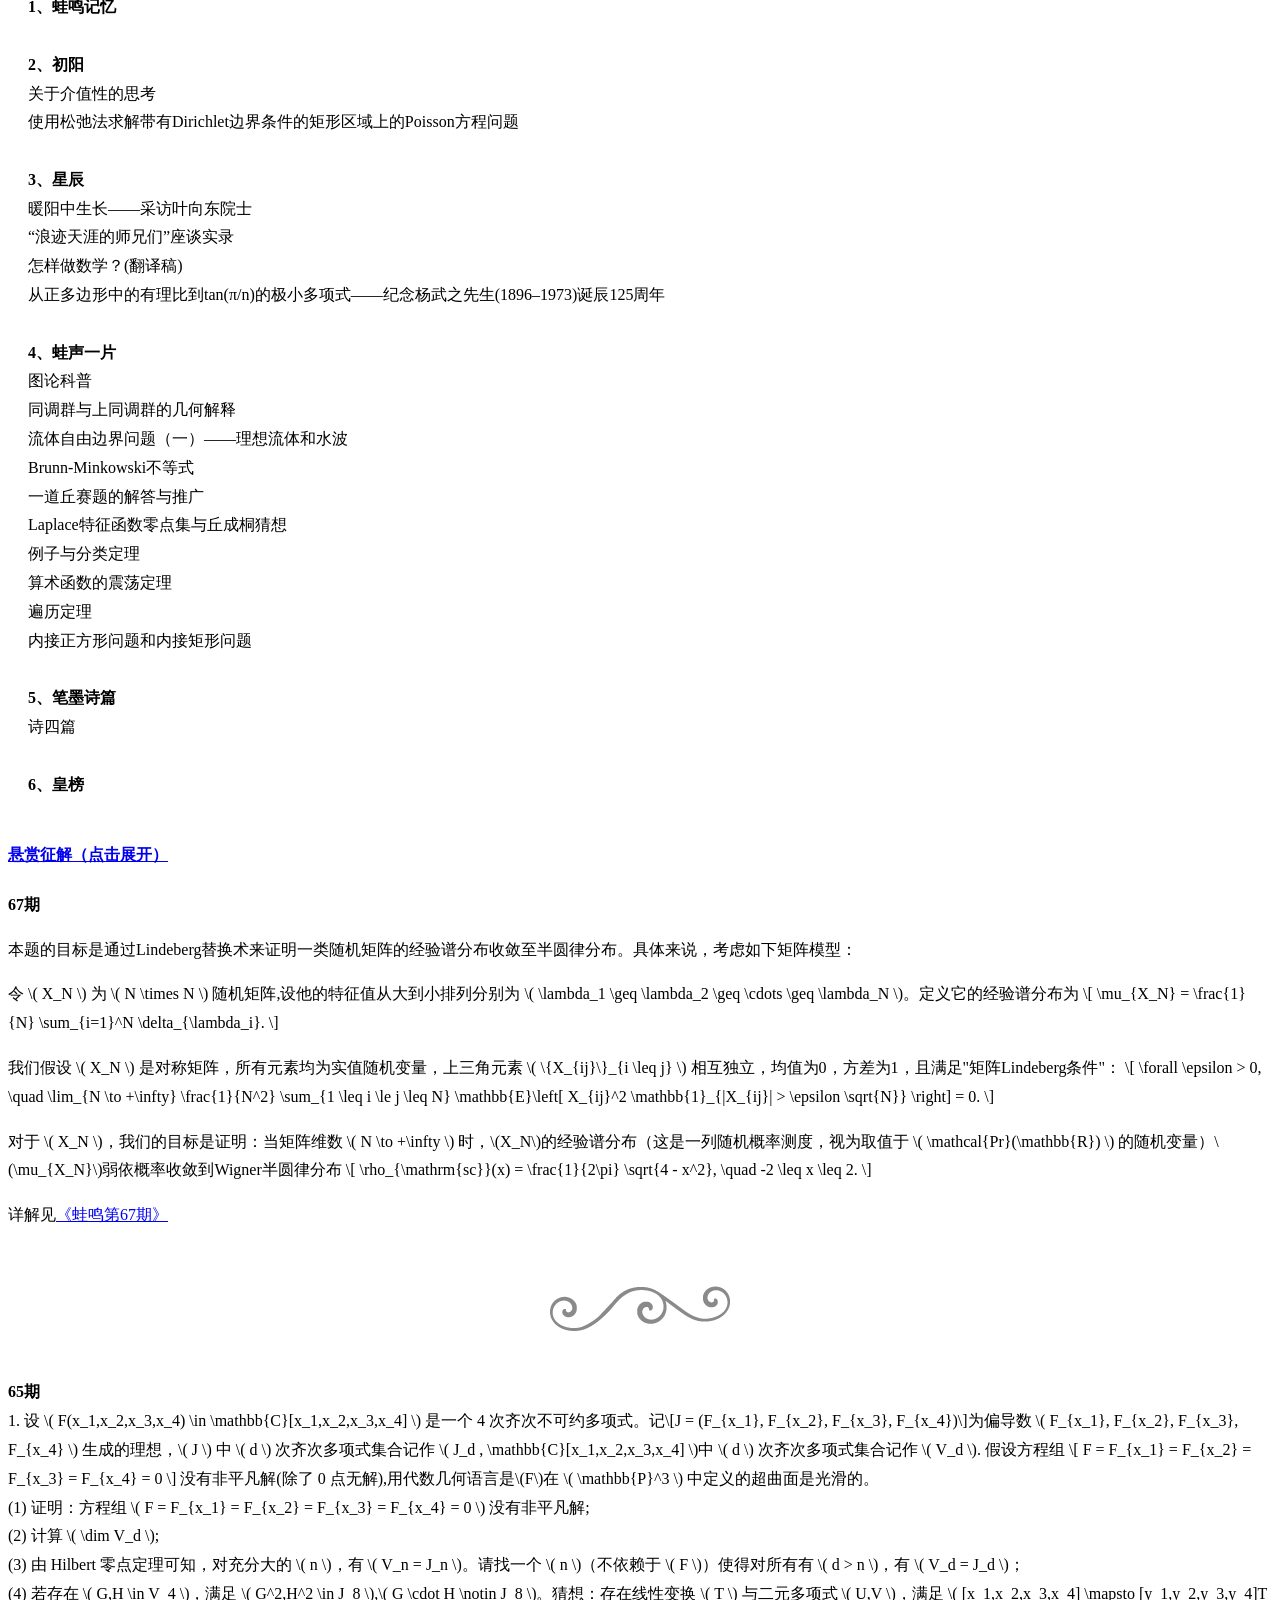
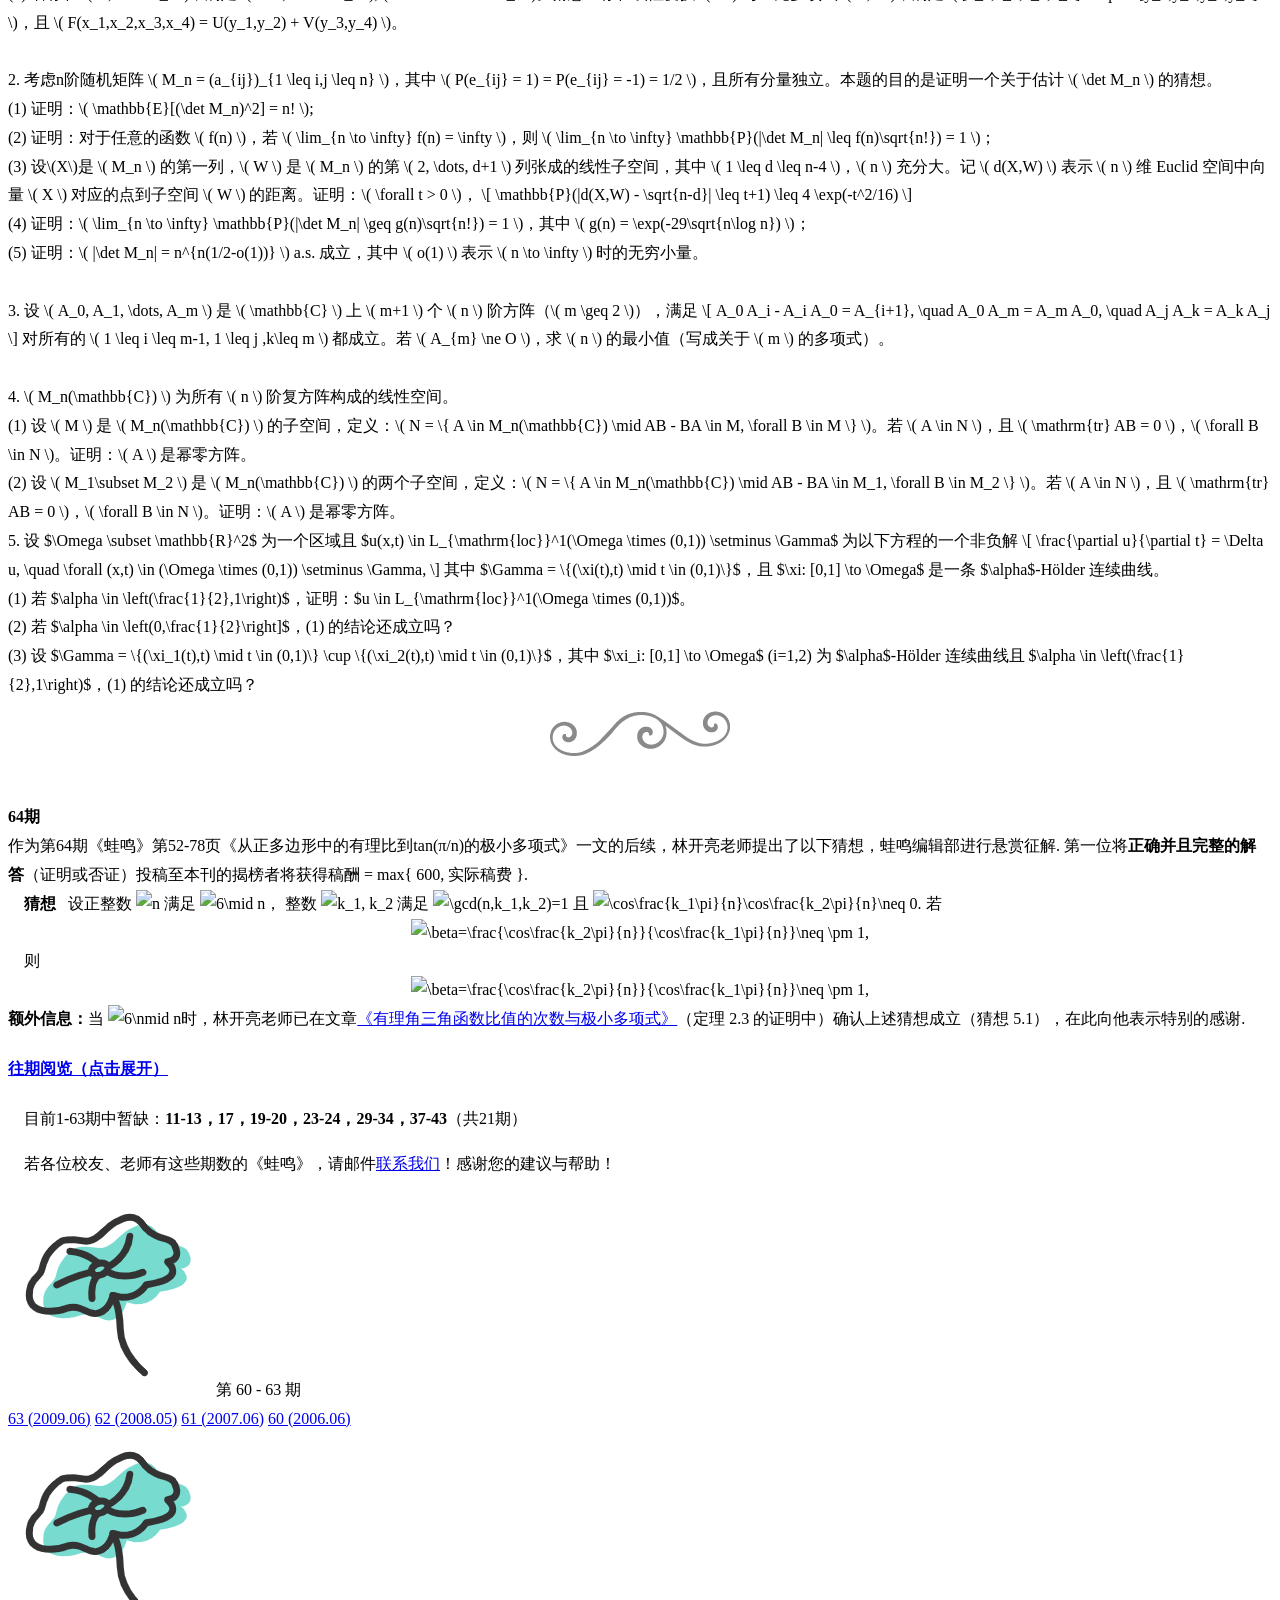
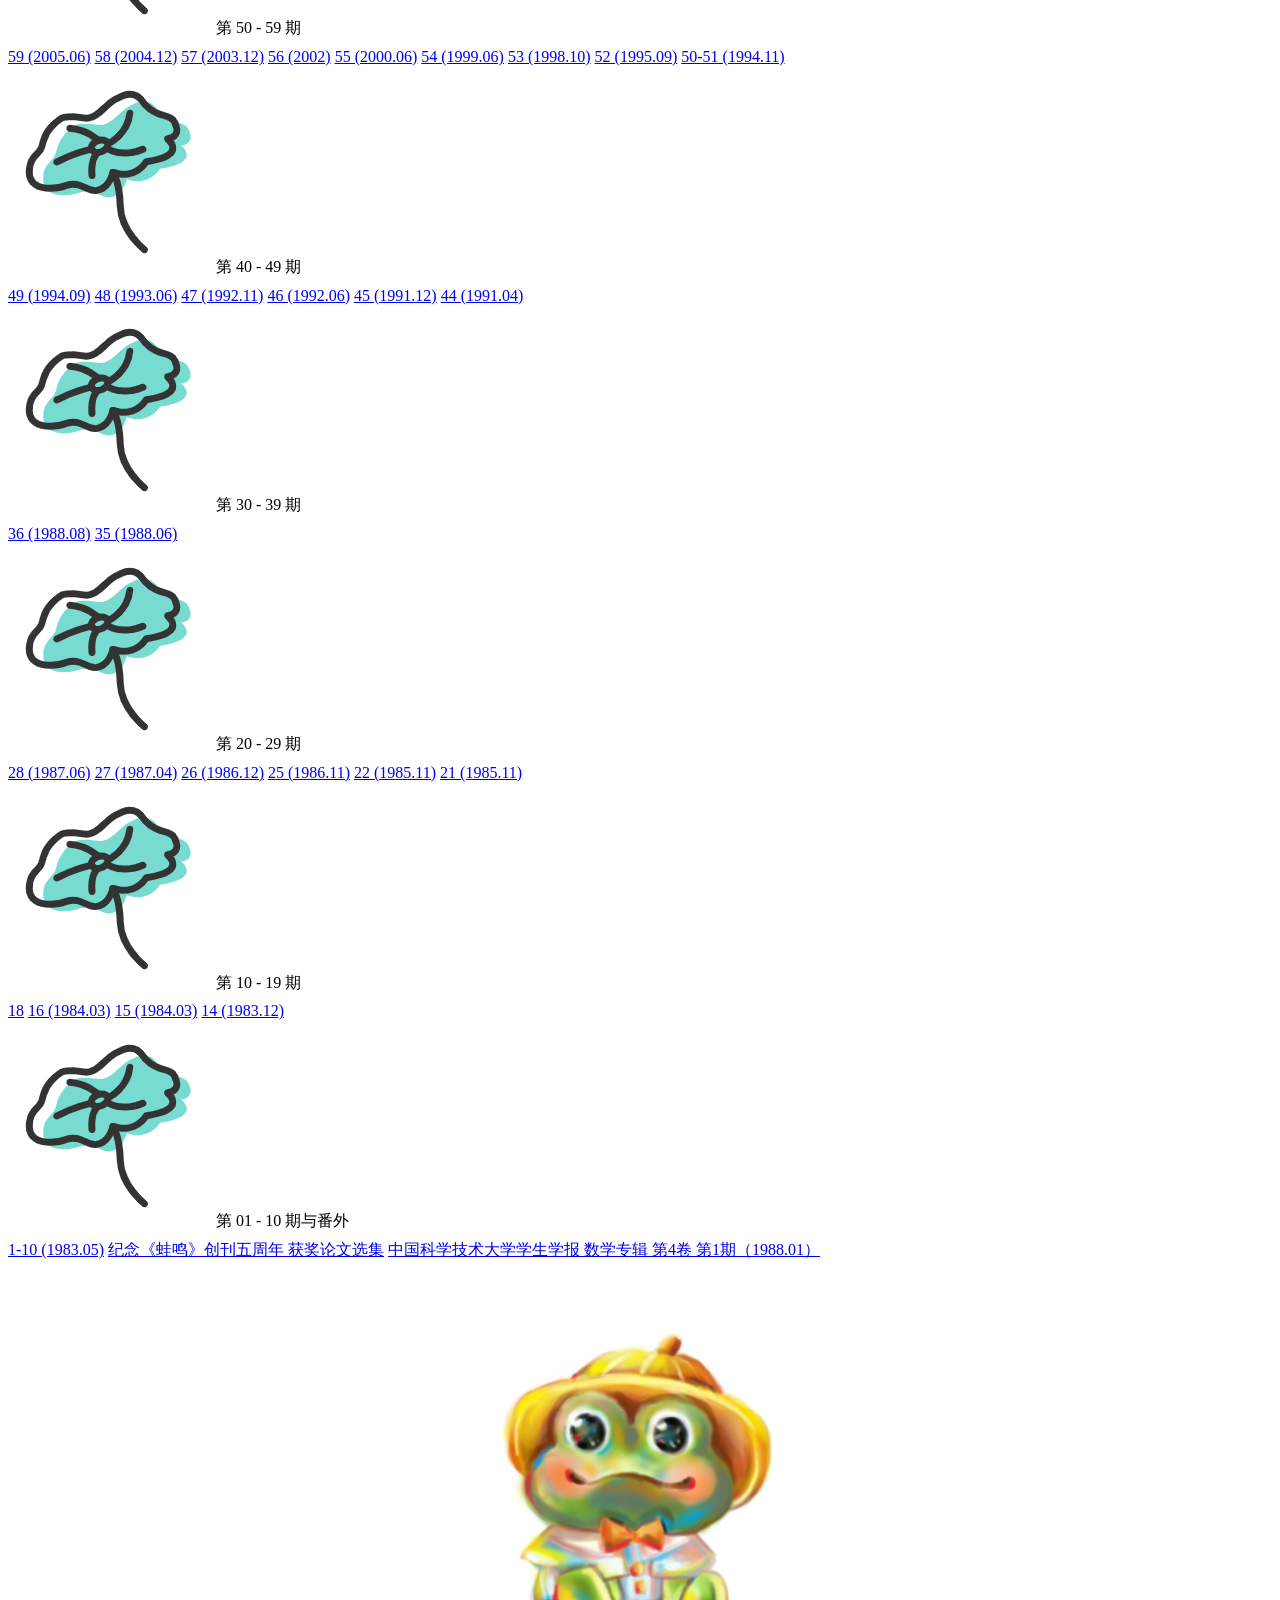
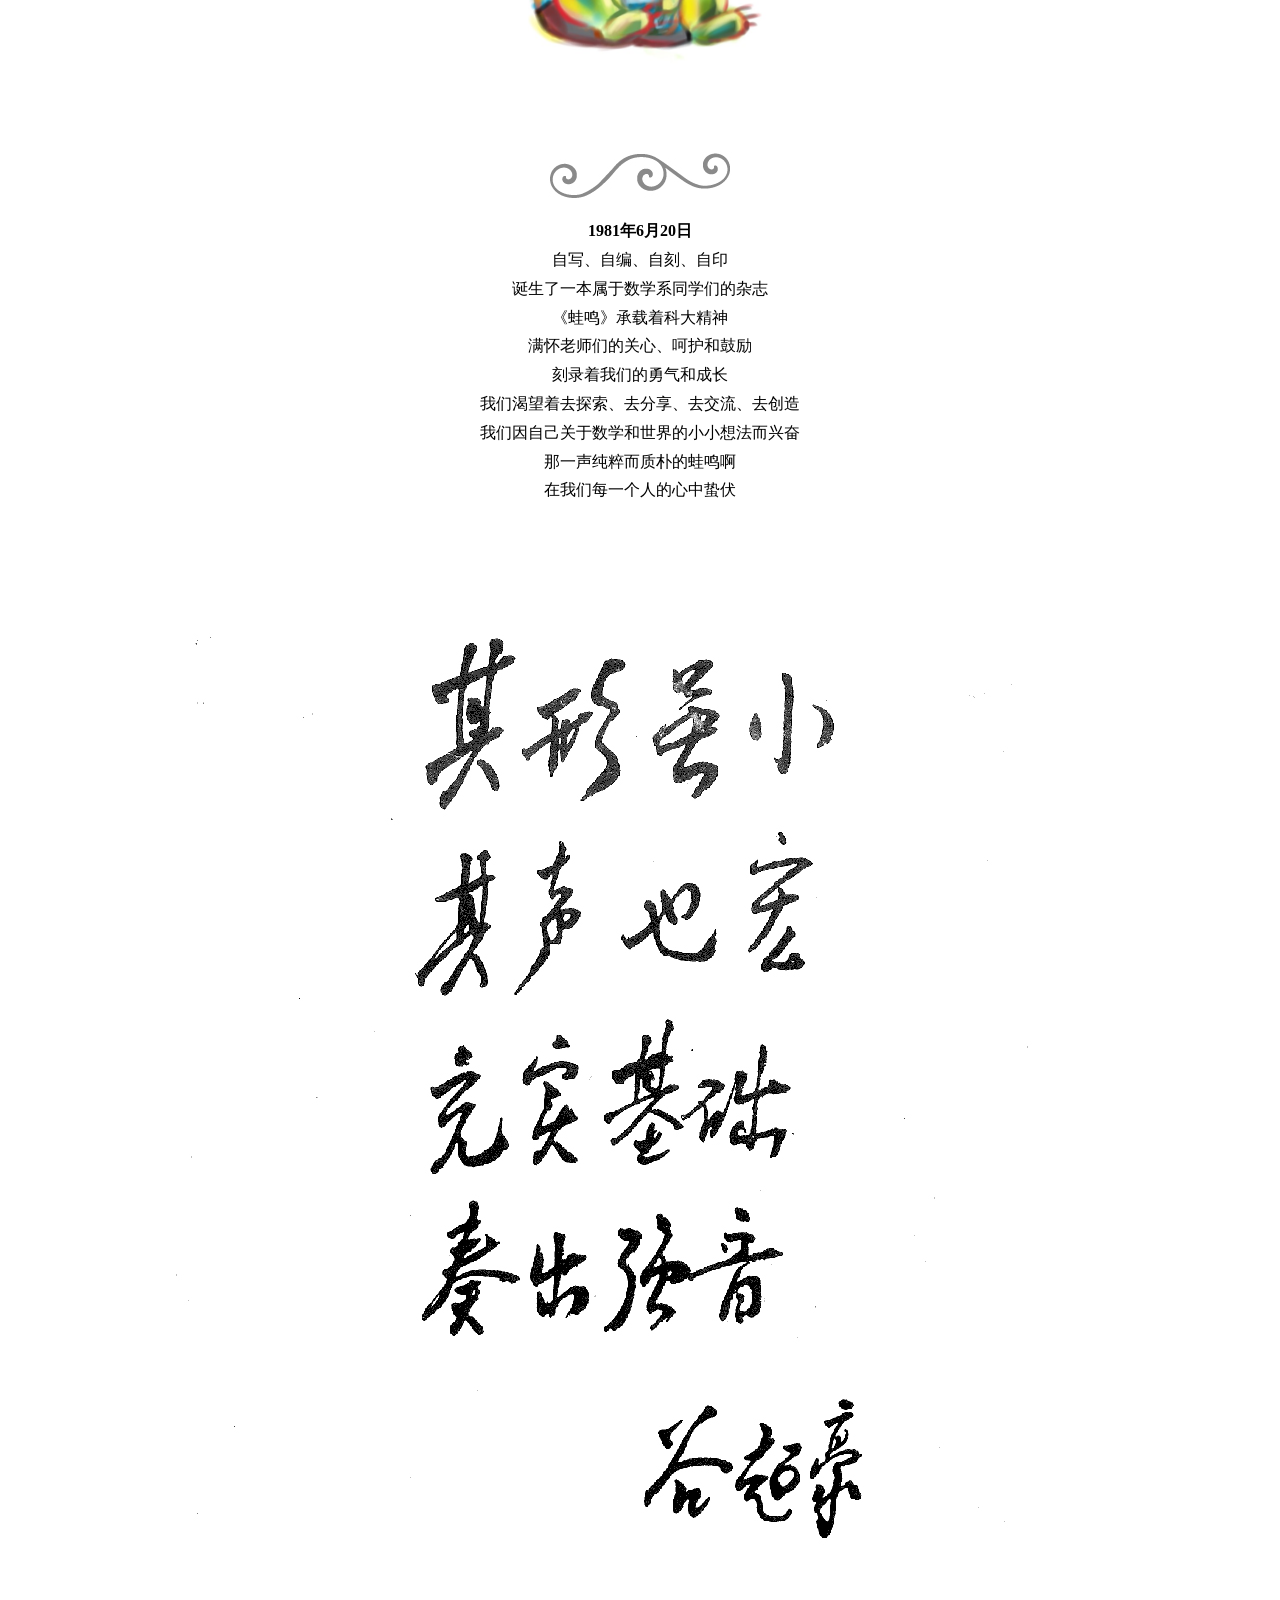
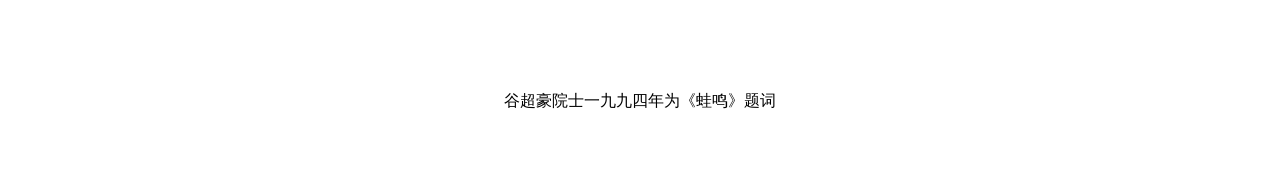
==== commit 1ccf3f3a: "优化征稿启事部分" ====
--- a/Waming/waming.html
+++ b/Waming/waming.html
@@ -130,10 +130,33 @@
         margin: 5px !important;
     }
 }
+/* 电脑端样式 (屏幕宽度大于 768px) */
+@media screen and (min-width: 769px) {
+    /* 缩小蛙鸣图片 */
+    .pic3 {
+        max-width: 400px !important;  /* 限制最大宽度 */
+        width: 100% !important;
+        height: auto !important;
+        display: block;
+        margin: 0 auto 20px auto !important;  /* 底部加一点间距 */
+    }
+    
+    /* 放大下面那三行字 */
+    div[style*="line-height:150%"] {
+        font-size: 20px !important;     /* 增大字号 */
+        line-height: 2 !important;       /* 增大行距 */
+        font-weight: 400 !important;     /* 正常字重 */
+        color: #2c3e50 !important;       /* 深灰色，更柔和 */
+    }
+    
+    div[style*="padding:15px"] {
+        padding: 25px !important;  /* 增加内边距 */
+    }
+}
     </style>
 </head>
 <body>
-    <button onclick="topFunction()" id="myBtn" title="Back to Top">返回顶部</button><!--JavaScript返回顶部按钮,参看https://www.runoob.com/w3cnote/js-to-top.html-->
+    <!-- <button onclick="topFunction()" id="myBtn" title="Back to Top">返回顶部</button>JavaScript返回顶部按钮,参看https://www.runoob.com/w3cnote/js-to-top.html -->
     <div class=" box">
         <div style=" text-align :center">
             <img class=" pic3" src="pu/image/title.jpg" alt=" 蛙鸣" />
@@ -162,28 +185,61 @@
         </div>
         <br />
 
-        <div class="panel-group" id="accordion">
-            <!--一个折叠栏模块，参考https://www.runoob.com/bootstrap/bootstrap-collapse-plugin.html-->
-            <div class="panel panel-default">
-                <div class="panel-heading">
-                    <h4 class="panel-title">
-                        <a data-toggle="collapse" href="#collapseThree"><!--折叠栏编号-->
-                            投稿须知 - 第68期征稿中<!--折叠栏标题-->
-                        </a>
-                    </h4>
-                </div>
-                <div id="collapseThree" class="panel-collapse collapse in">
-                    <div class="panel-body"><!--一个折叠栏内容-->
-                        <b>投稿邮箱：</b><a title=" 点击并邮件联系我们" href=" mailto:&#109&#97&#116&#104&#115&#117&#48&#49&#64&#117&#115&#116&#99&#46&#101&#100&#117&#46&#99&#110"<!--ASCII码写邮箱地址防止批量抓取-->mathsu01(at)ustc.edu.cn</a>，第68期征稿中，预计2026年6月发布.<br />
-
-                        <b>详细信息：</b><a href=" file/Warming_submission_guidelines.pdf">投稿须知</a>，稿件若含数学公式则需使用我们的：
-                        <a href=" file/Warming_chinese_template.zip">LaTeX模版</a>.<br />
-
-                        <a id="contact"> </a>
-                        <b>联系我们：</b>致信上述邮箱 或 中国科大数院学生会QQ公众号 <a title=" 点击获取QQ二维码" href=" image/code.jpg">2061453364</a>（蜗壳的书院）.
-                    </div>
-                </div>
+
+
+<div class="panel-group" id="accordion">
+    <!--一个折叠栏模块，参考https://www.runoob.com/bootstrap/bootstrap-collapse-plugin.html-->
+    <div class="panel panel-default" style="border: none; box-shadow: none; background: transparent;">
+        <div class="panel-heading" style="background: transparent; border: none;">
+            <h4 class="panel-title">
+                <a data-toggle="collapse" href="#collapseThree" style="display: block; text-decoration: none;">
+                    <div style="background: #b22234; color: white; padding: 16px 20px; border-radius: 8px; box-shadow: 0 4px 8px rgba(0,0,0,0.1);">
+                        <span style="font-size: 20px; font-weight: 700; letter-spacing: 1px; display: flex; align-items: center; justify-content: space-between;">
+                            <span>第68期征稿中 ● 2026.4.30截止</span>
+                            <span style="font-size: 14px; background: rgba(255,255,255,0.2); padding: 4px 12px; border-radius: 20px;">征稿中</span>
+                        </span>
+                    </div>
+                </a>
+            </h4>
+        </div>
+        
+        <div id="collapseThree" class="panel-collapse collapse in">
+            <div class="panel-body" style="padding: 20px; background: #ffffff; border: 1px solid #e0e0e0; border-top: none; border-radius: 0 0 8px 8px;">
+                
+                <!-- 邮箱 -->
+                <div style="background: #f8f8f8; border-left: 4px solid #b22234; padding: 15px; margin-bottom: 15px;">
+                    <div style="font-size: 14px; color: #666; margin-bottom: 5px;">投稿邮箱</div>
+                    <a href="mailto:mathsu01@ustc.edu.cn" style="color: #b22234; font-size: 18px; font-weight: 600; text-decoration: none; border-bottom: 2px solid #b22234;">mathsu01(at)ustc.edu.cn</a>
+                </div>
+                
+                <!-- 稿件要求和模板 -->
+                <div style="display: grid; grid-template-columns: 1fr 1fr; gap: 15px; margin-bottom: 15px;">
+                    <div style="background: #f8f8f8; padding: 15px; border-radius: 6px;">
+                        <div style="font-weight: 700; color: #b22234; margin-bottom: 8px;">投稿须知</div>
+                        <a href="pu/file/征稿启事.pdf" style="color: #2c3e50; text-decoration: none; border: 1px solid #b22234; padding: 4px 12px; border-radius: 4px; display: inline-block;">查看&下载</a>
+                    </div>
+                    
+                    <div style="background: #f8f8f8; padding: 15px; border-radius: 6px;">
+                        <div style="font-weight: 700; color: #b22234; margin-bottom: 8px;">LaTeX模板</div>
+                        <a href="pu/file/蛙鸣68征稿启事.rar" style="color: #2c3e50; text-decoration: none; border: 1px solid #b22234; padding: 4px 12px; border-radius: 4px; display: inline-block;">下载模板</a>
+                    </div>
+                </div>
+                
+                <!-- 联系方式 -->
+                <div style="background: #f0f0f0; padding: 15px; border-radius: 6px; font-size: 15px;">
+                    <span style="font-weight: 700; color: #b22234;">联系我们：</span>
+                    邮箱 · 
+                    <a href="image/code.jpg" title="点击获取QQ二维码" style="color: #2c3e50; font-weight: 600;">QQ 2061453364</a>
+                    （蜗壳的书院）
+                </div>
+                
             </div>
+        </div>
+    </div>
+</div>
+
+
+
 
             <div class="panel panel-default"><!--另一个折叠栏模块-->
                 <div class="panel-heading">
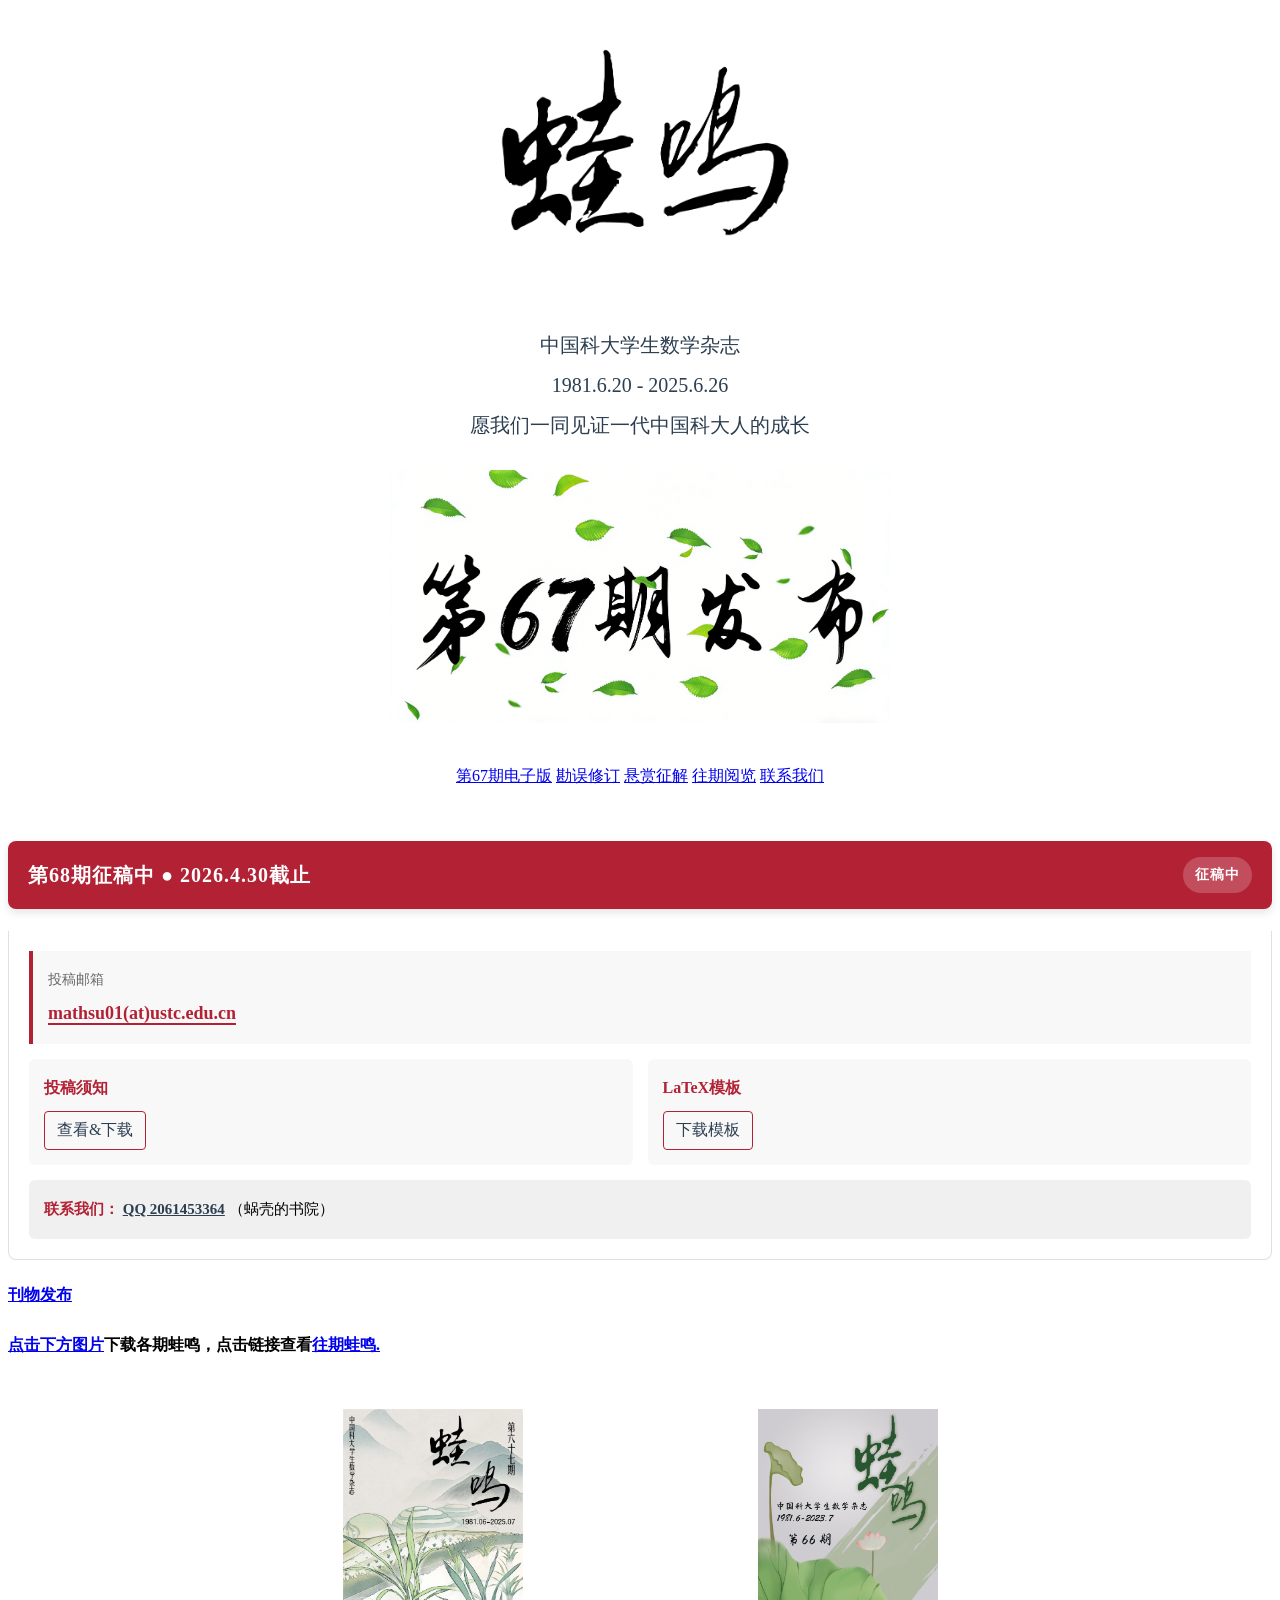
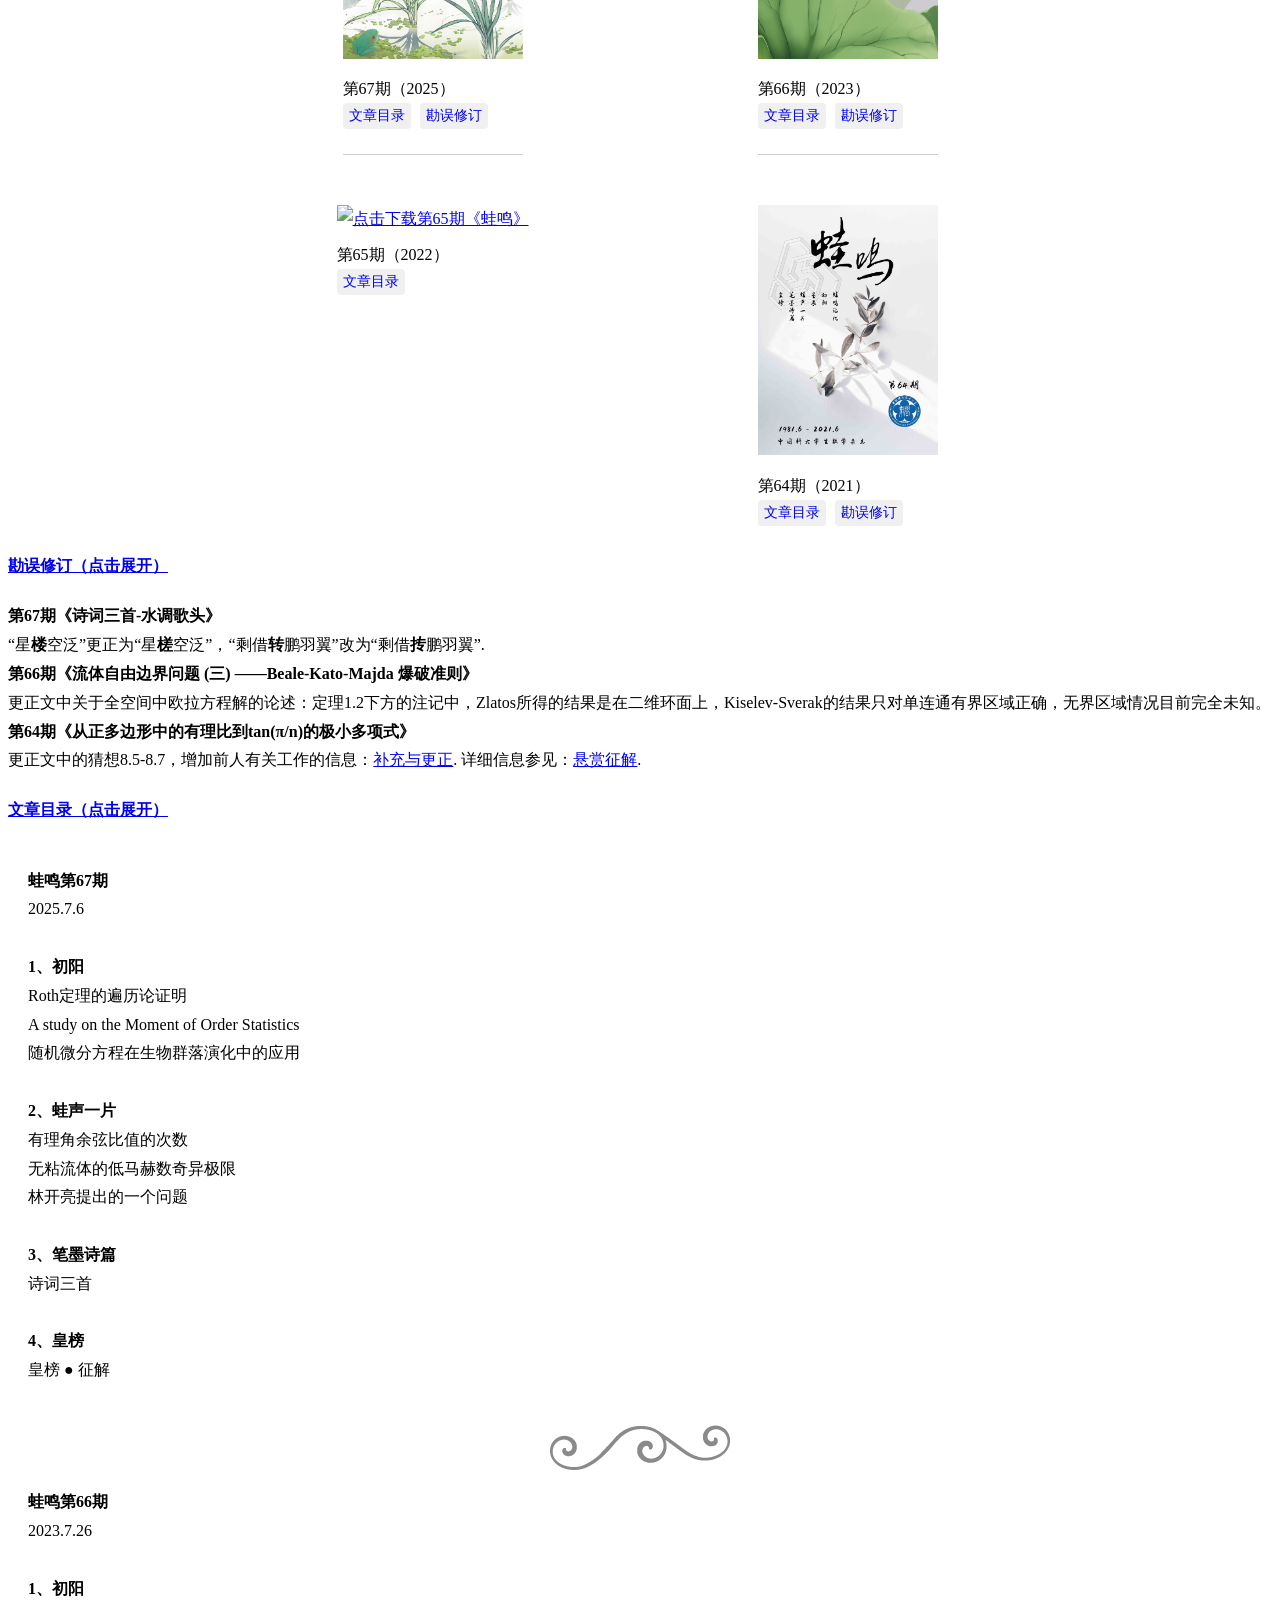
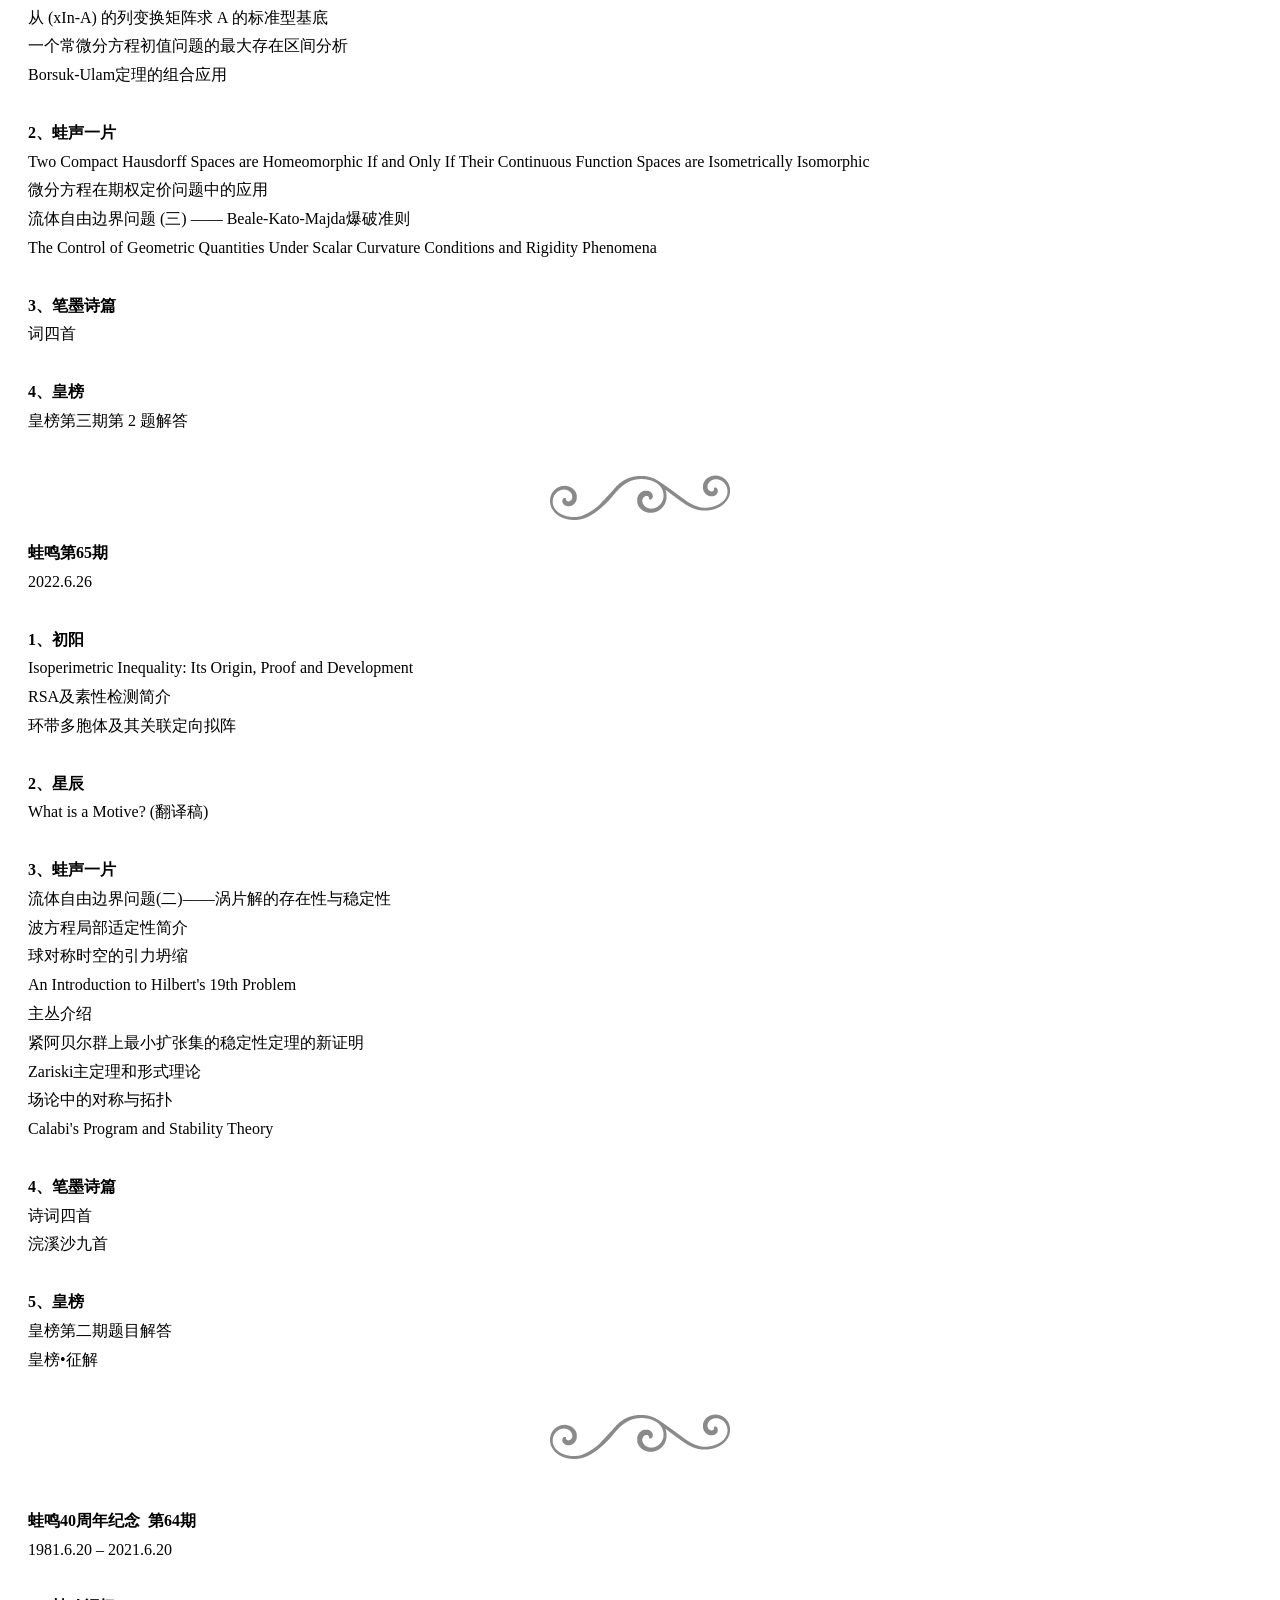
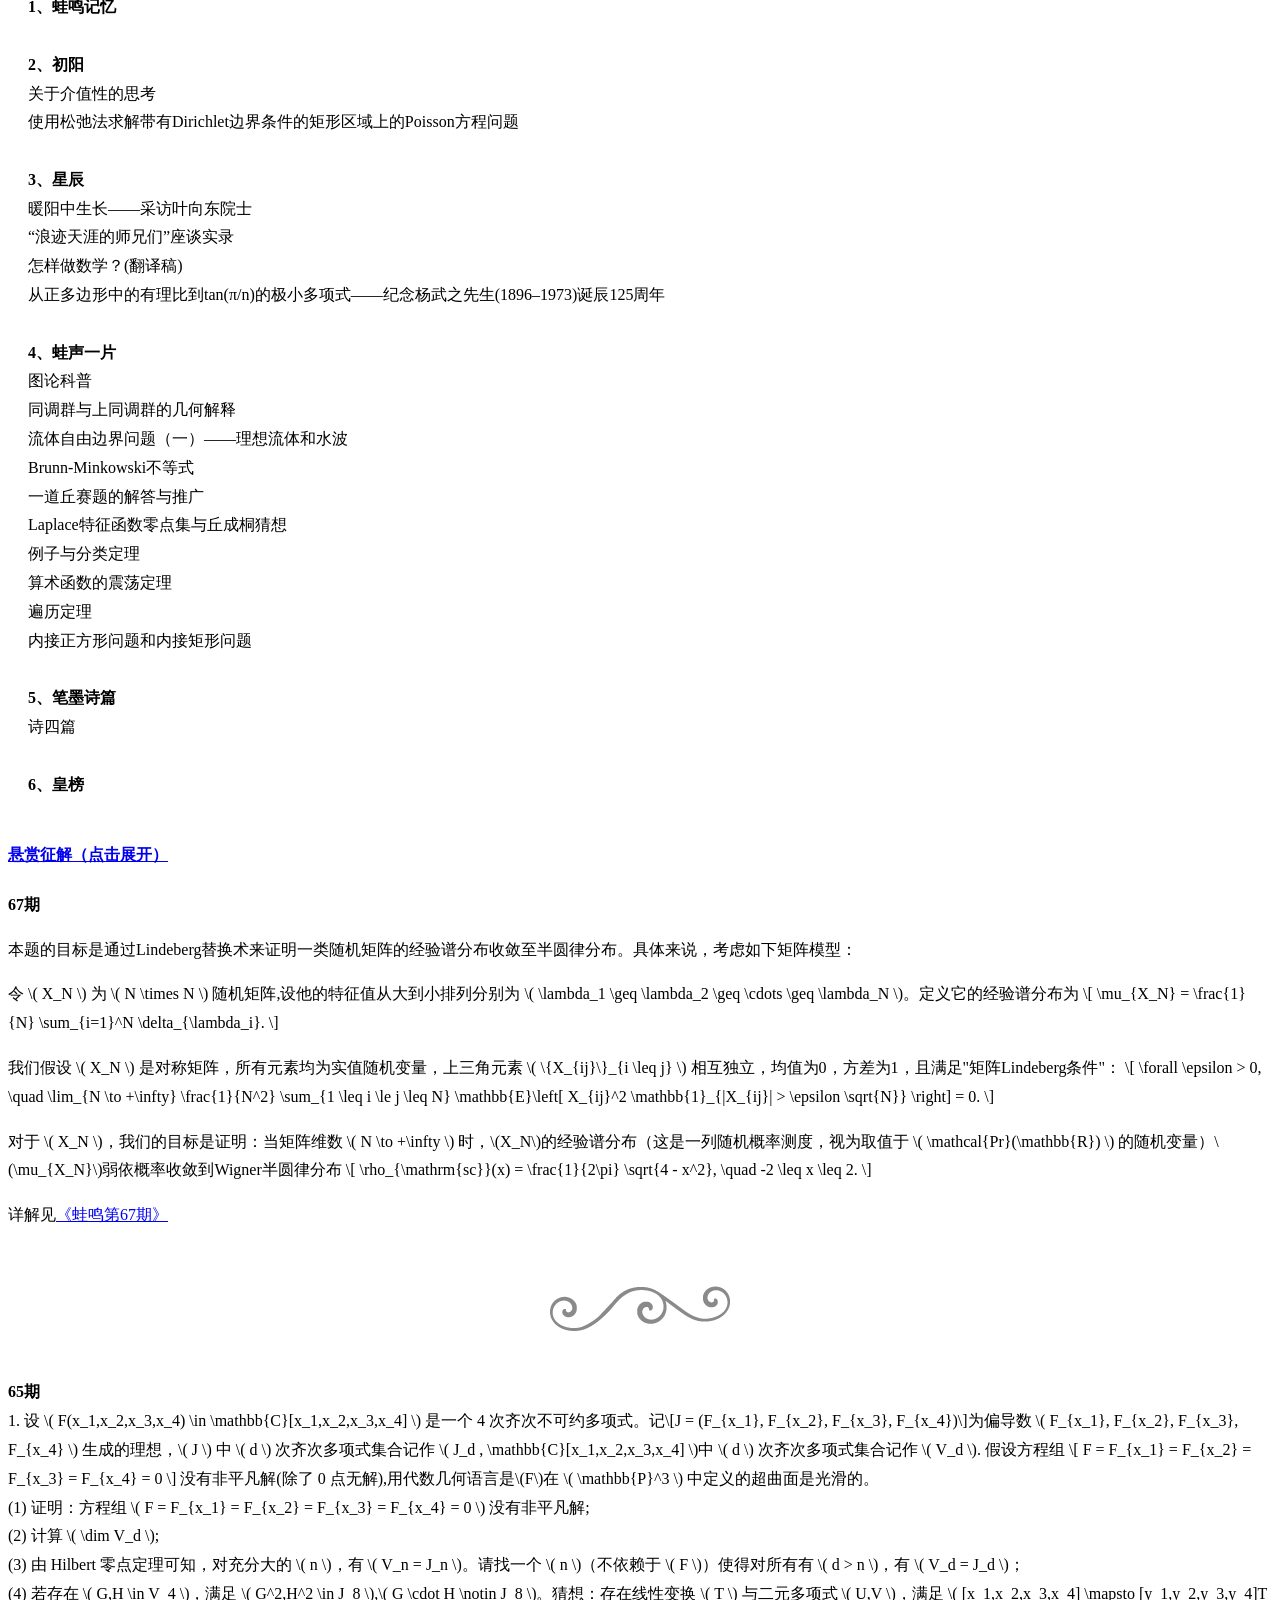
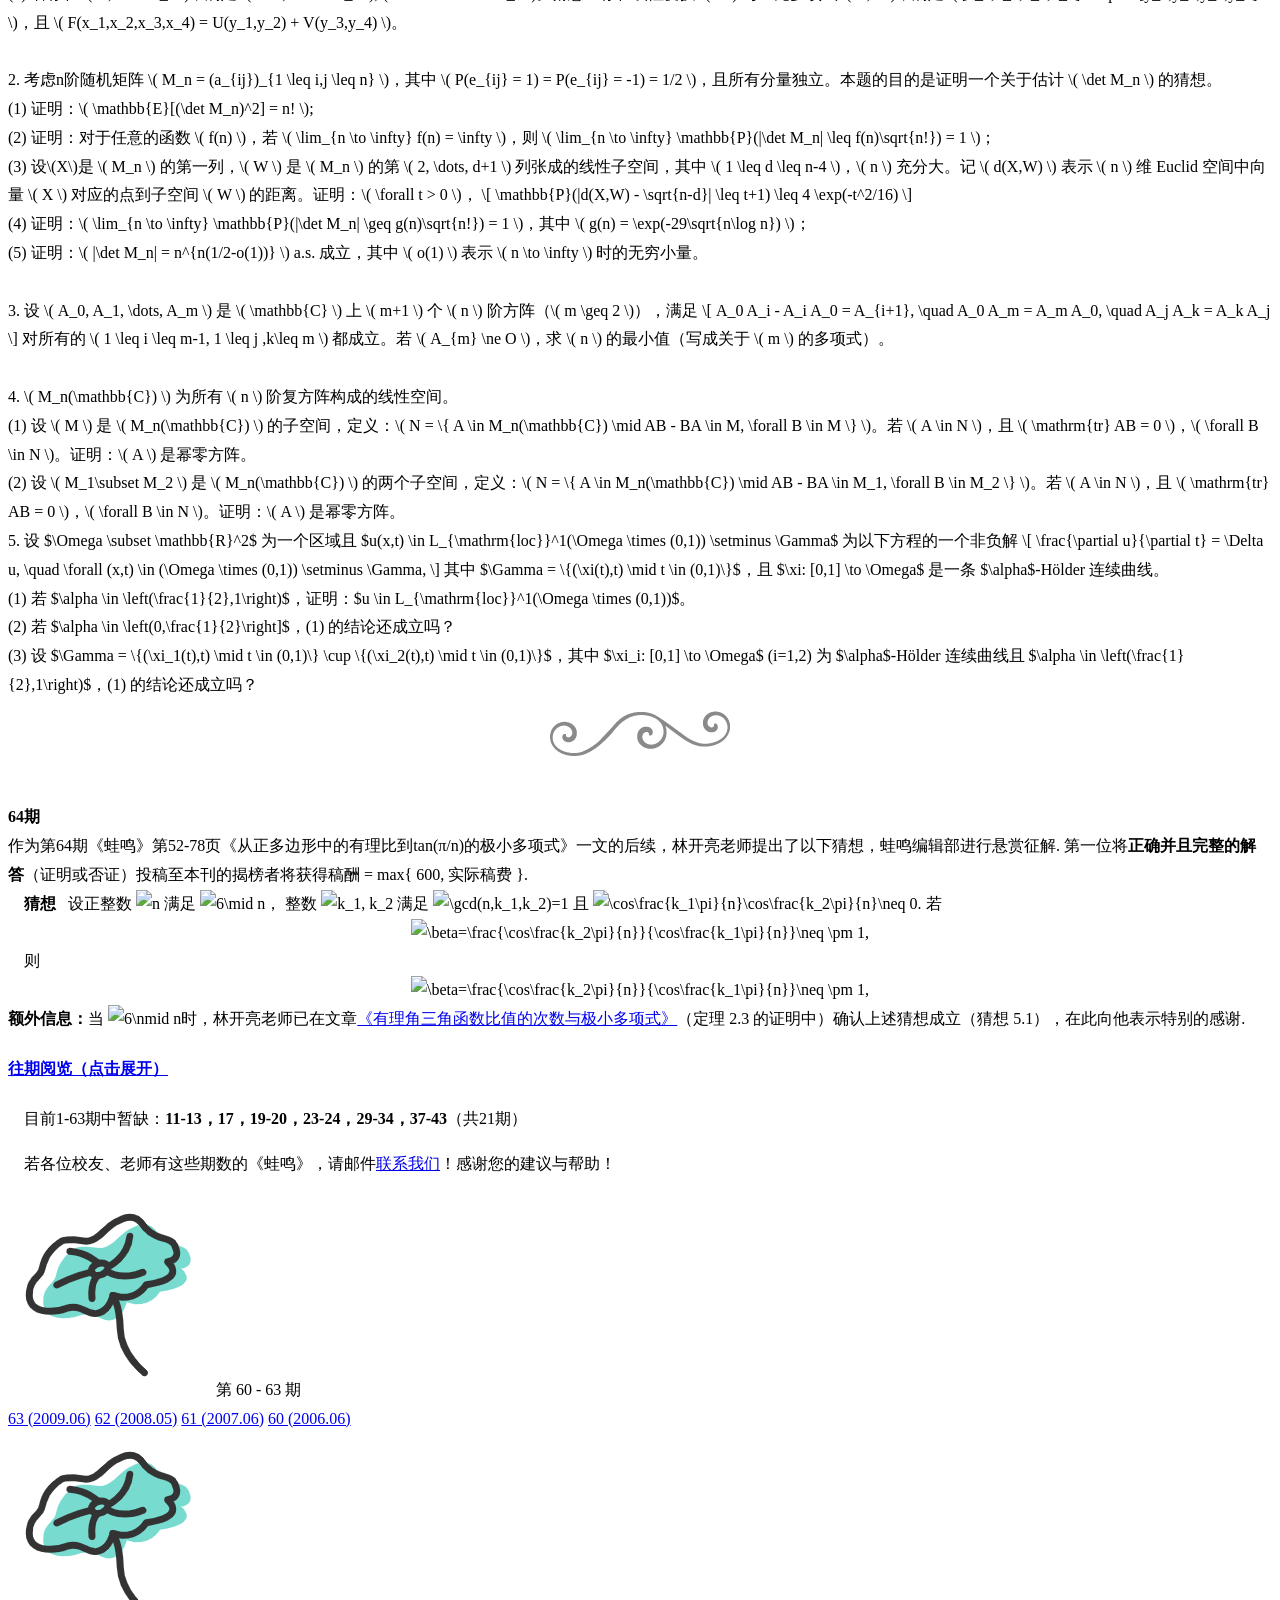
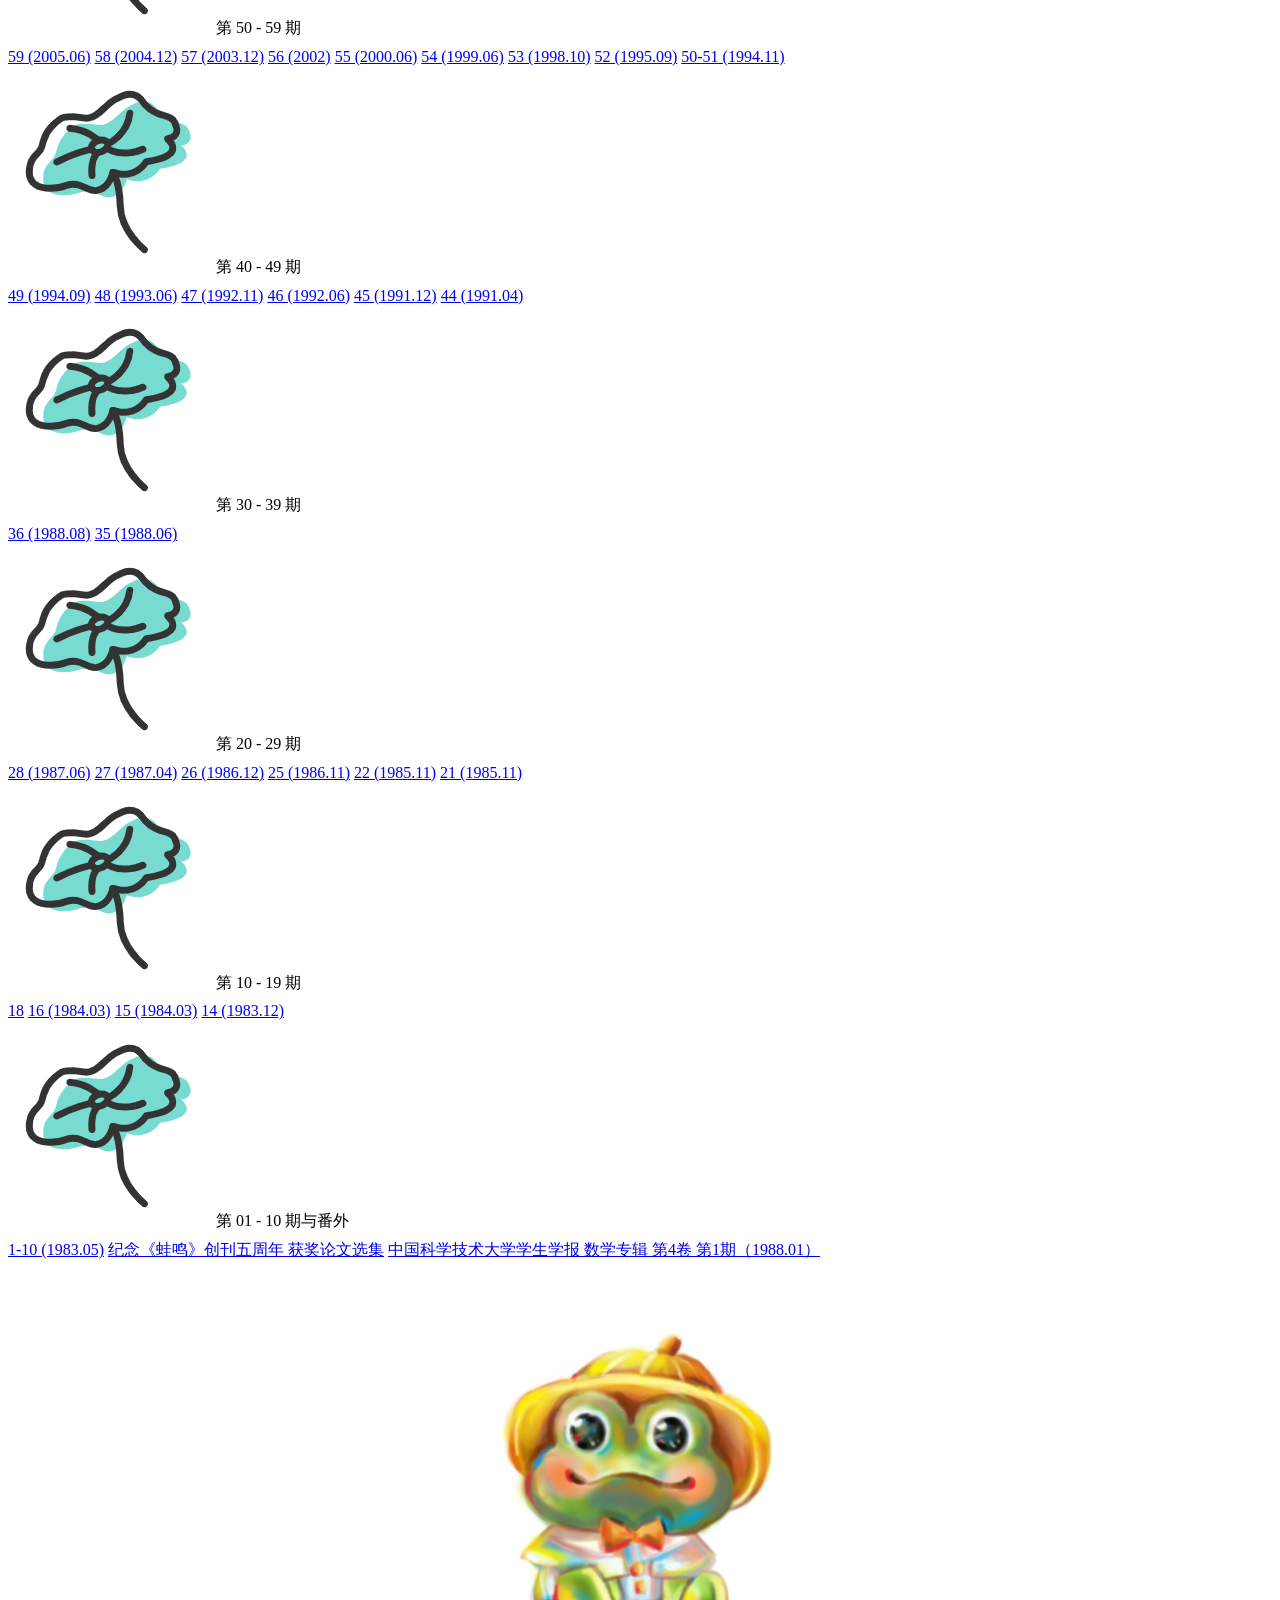
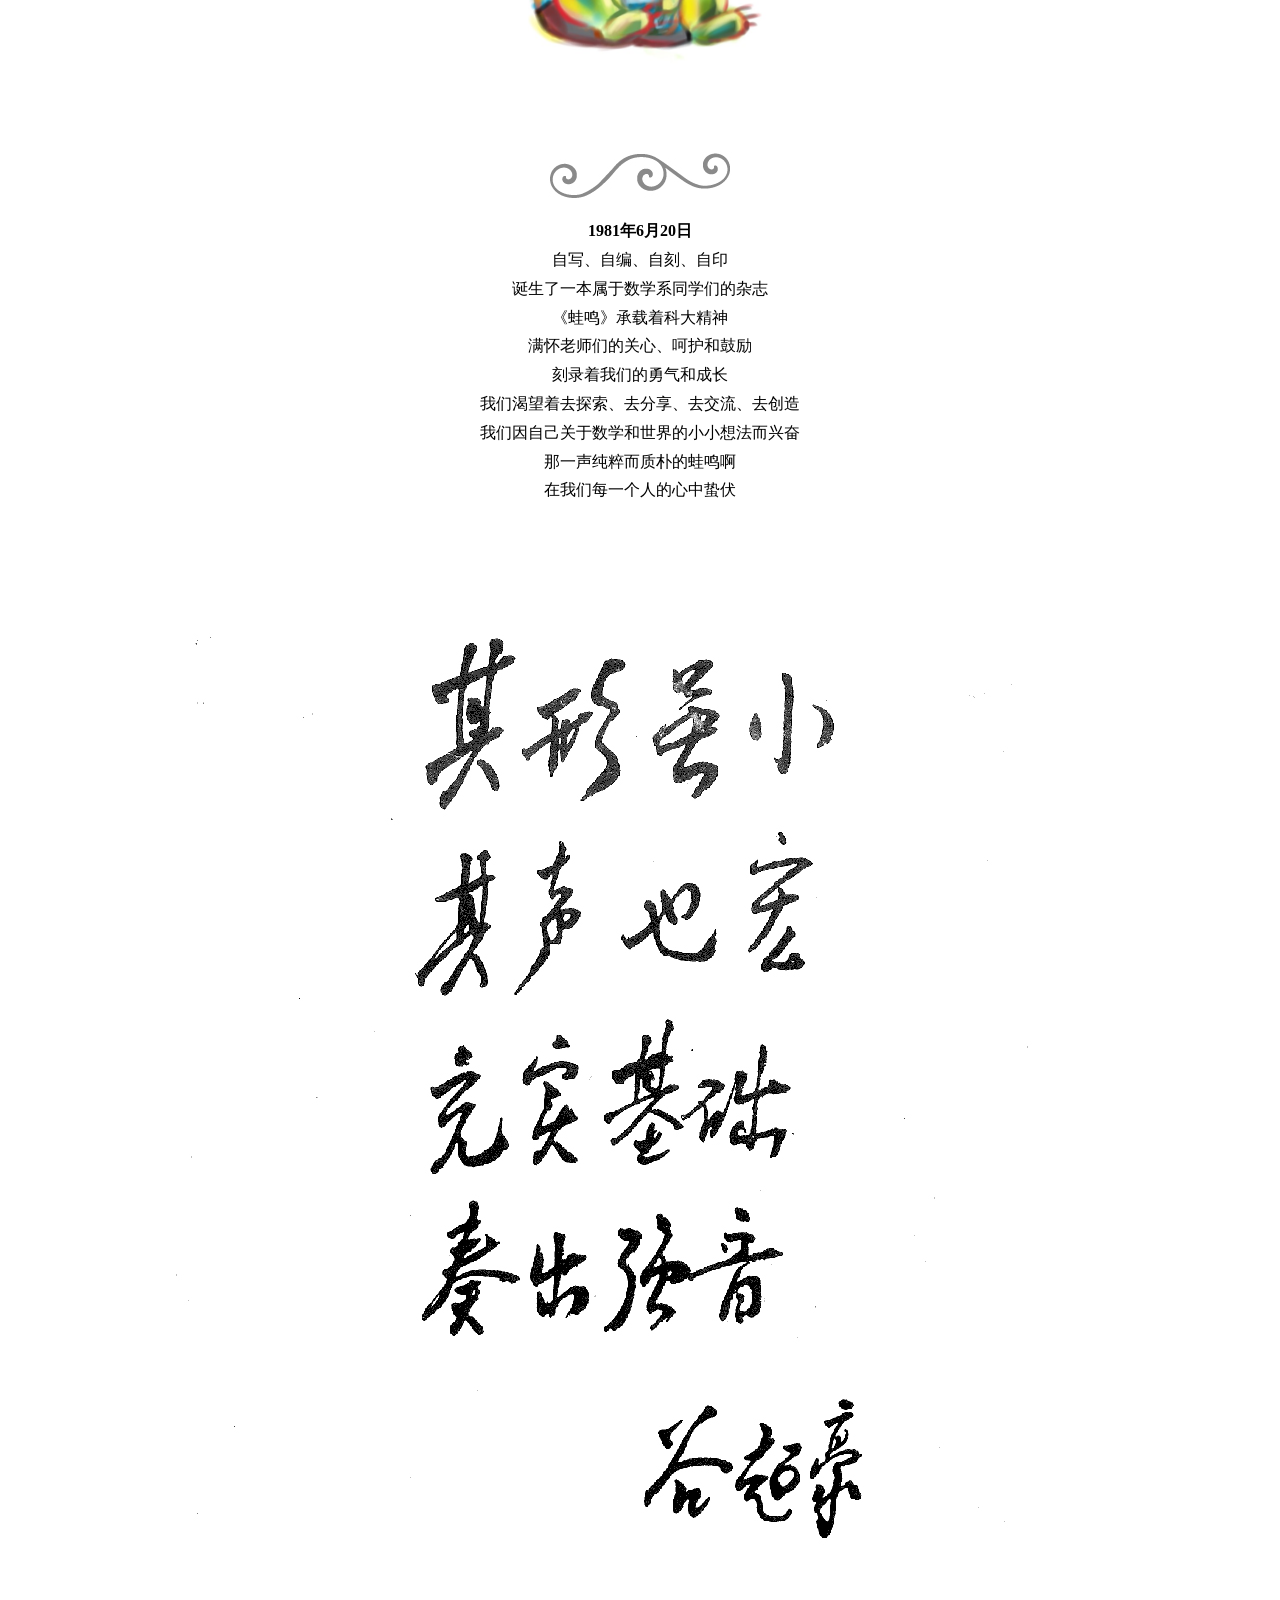
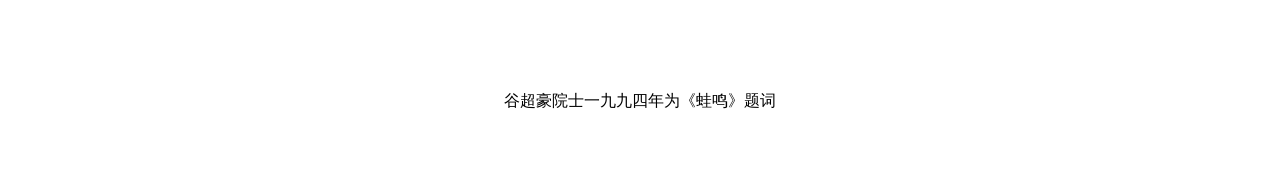
==== commit cf931eba: "征稿启事部分小修改" ====
--- a/Waming/waming.html
+++ b/Waming/waming.html
@@ -129,6 +129,75 @@
         display: inline-block;
         margin: 5px !important;
     }
+        /* 征稿标题行优化 */
+    a[href="#collapseThree"] > div {
+        padding: 12px 15px !important;
+    }
+    
+    a[href="#collapseThree"] span[style*="justify-content"] {
+        flex-wrap: wrap !important;
+        gap: 8px !important;
+    }
+    
+    /* "征稿中"标签缩小并放在一行 */
+    a[href="#collapseThree"] span[style*="background: rgba(255,255,255,0.2)"] {
+        font-size: 12px !important;
+        padding: 3px 10px !important;
+        white-space: nowrap !important;
+        display: inline-block !important;
+    }
+    
+    /* 投稿邮箱区域 */
+    .panel-body > div:first-child {
+        padding: 12px !important;
+    }
+    
+    .panel-body > div:first-child a {
+        font-size: 16px !important;
+        word-break: break-all !important;  /* 防止邮箱太长溢出 */
+    }
+    
+    /* 投稿须知和模板放在同一行 */
+    .panel-body > div[style*="grid-template-columns: 1fr 1fr"] {
+        grid-template-columns: 1fr 1fr !important;
+        gap: 10px !important;
+        margin-bottom: 15px !important;
+    }
+    
+    /* 每个卡片内边距调小 */
+    .panel-body > div[style*="grid-template-columns: 1fr 1fr"] > div {
+        padding: 12px 8px !important;
+        text-align: center !important;
+    }
+    
+    /* 按钮样式调整 */
+    .panel-body > div[style*="grid-template-columns: 1fr 1fr"] a {
+        display: inline-block !important;
+        margin-top: 6px !important;
+        font-size: 13px !important;
+        padding: 4px 10px !important;
+    }
+    
+    /* 联系方式区域 */
+    .panel-body > div:last-child {
+        padding: 12px !important;
+        font-size: 14px !important;
+        display: flex !important;
+        flex-wrap: wrap !important;
+        align-items: center !important;
+        gap: 8px !important;
+    }
+    
+    .panel-body > div:last-child span[style*="font-weight: 700"] {
+        display: inline-block !important;
+    }
+    
+    /* QQ部分 */
+    .panel-body > div:last-child a[href*="image/code.jpg"] {
+        display: inline-block !important;
+        padding: 3px 10px !important;
+        font-size: 14px !important;
+    }
 }
 /* 电脑端样式 (屏幕宽度大于 768px) */
 @media screen and (min-width: 769px) {
@@ -228,8 +297,7 @@
                 <!-- 联系方式 -->
                 <div style="background: #f0f0f0; padding: 15px; border-radius: 6px; font-size: 15px;">
                     <span style="font-weight: 700; color: #b22234;">联系我们：</span>
-                    邮箱 · 
-                    <a href="image/code.jpg" title="点击获取QQ二维码" style="color: #2c3e50; font-weight: 600;">QQ 2061453364</a>
+                    <a href="pu/image/code.jpg" title="点击获取QQ二维码" style="color: #2c3e50; font-weight: 600;">QQ 2061453364</a>
                     （蜗壳的书院）
                 </div>
                 
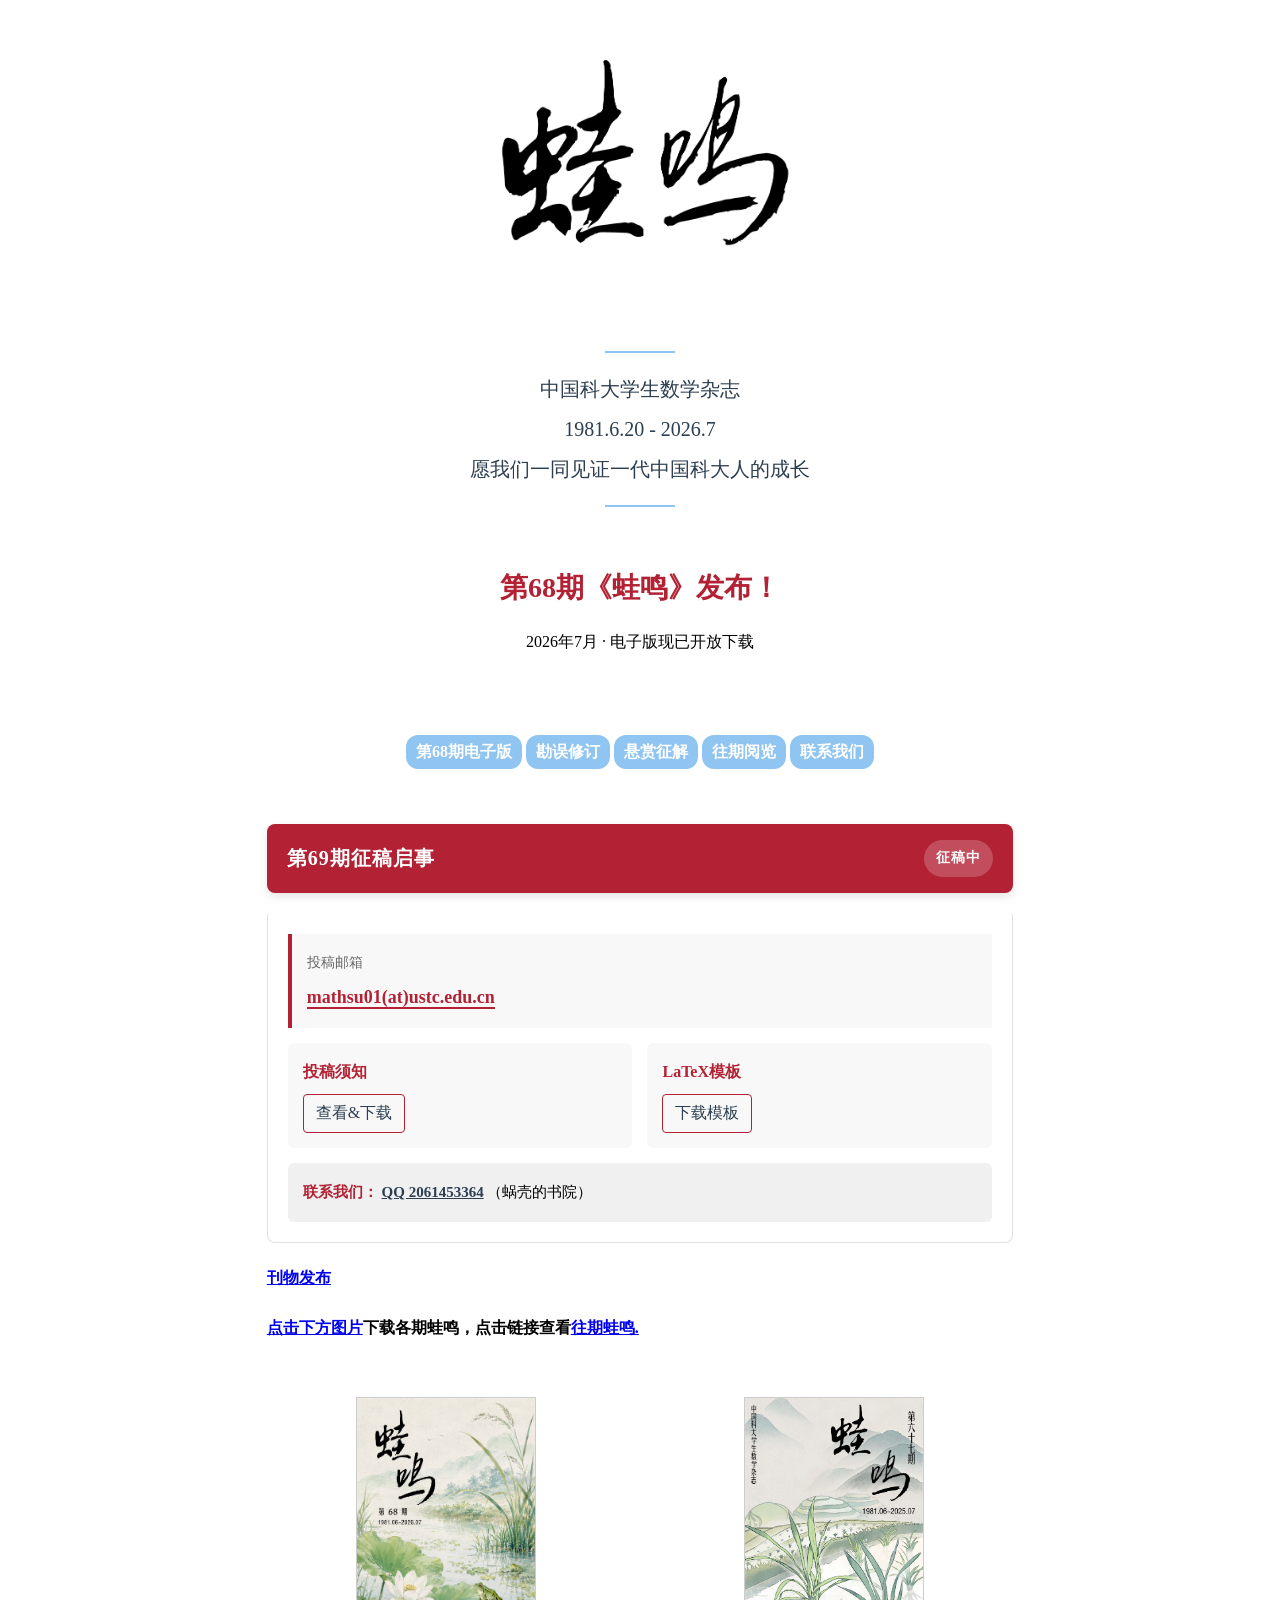
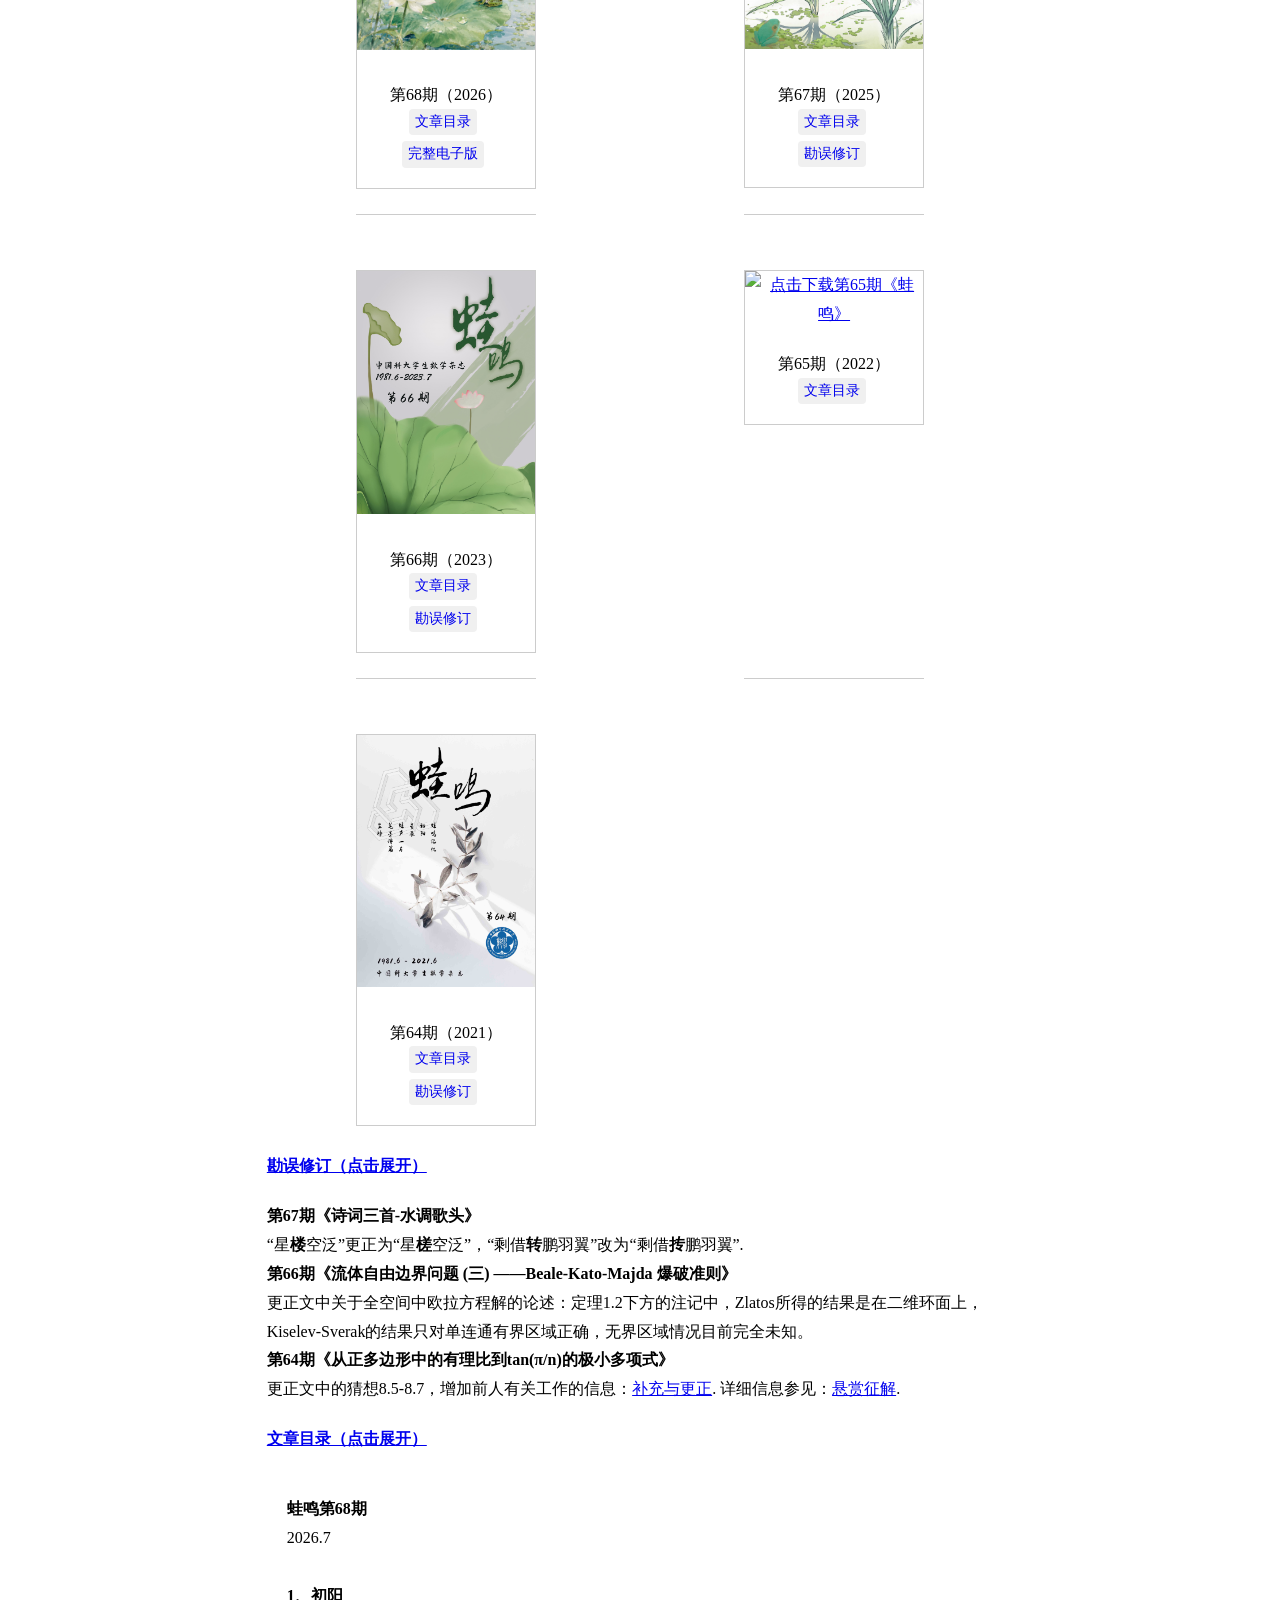
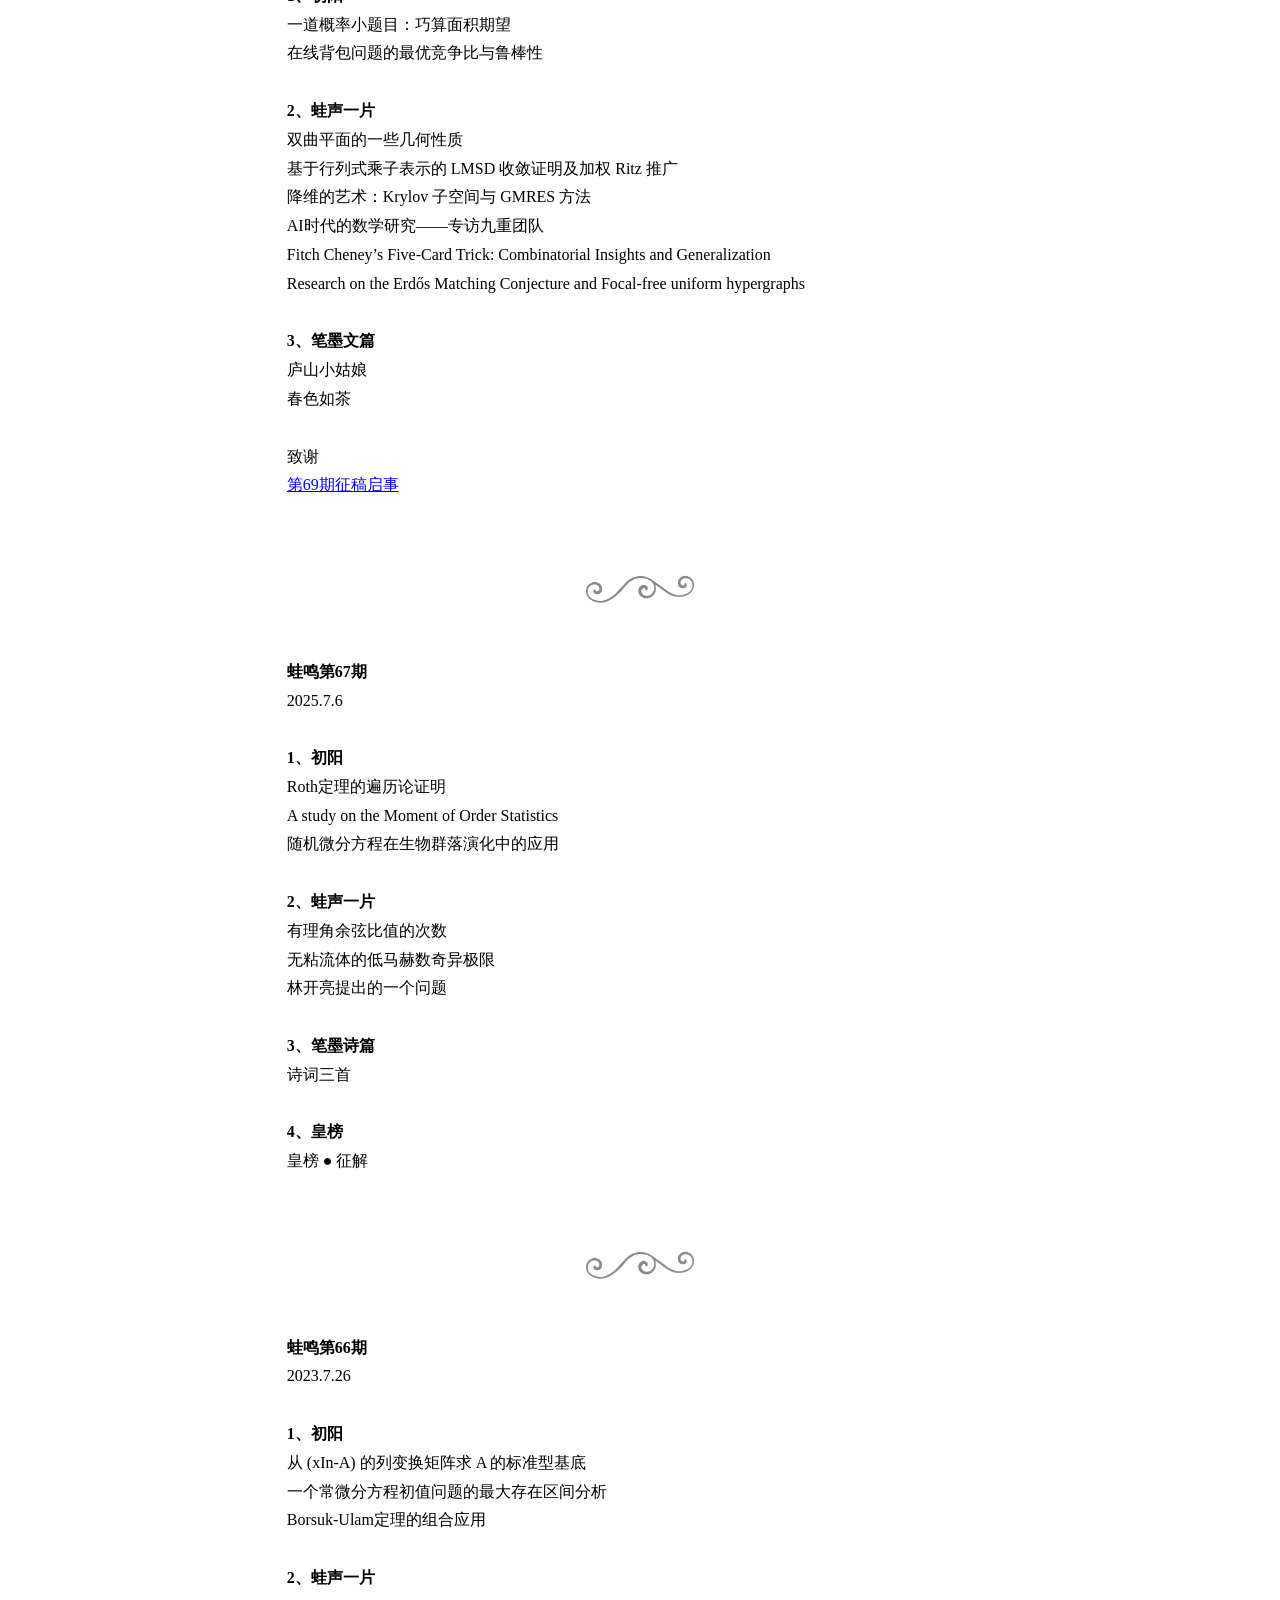
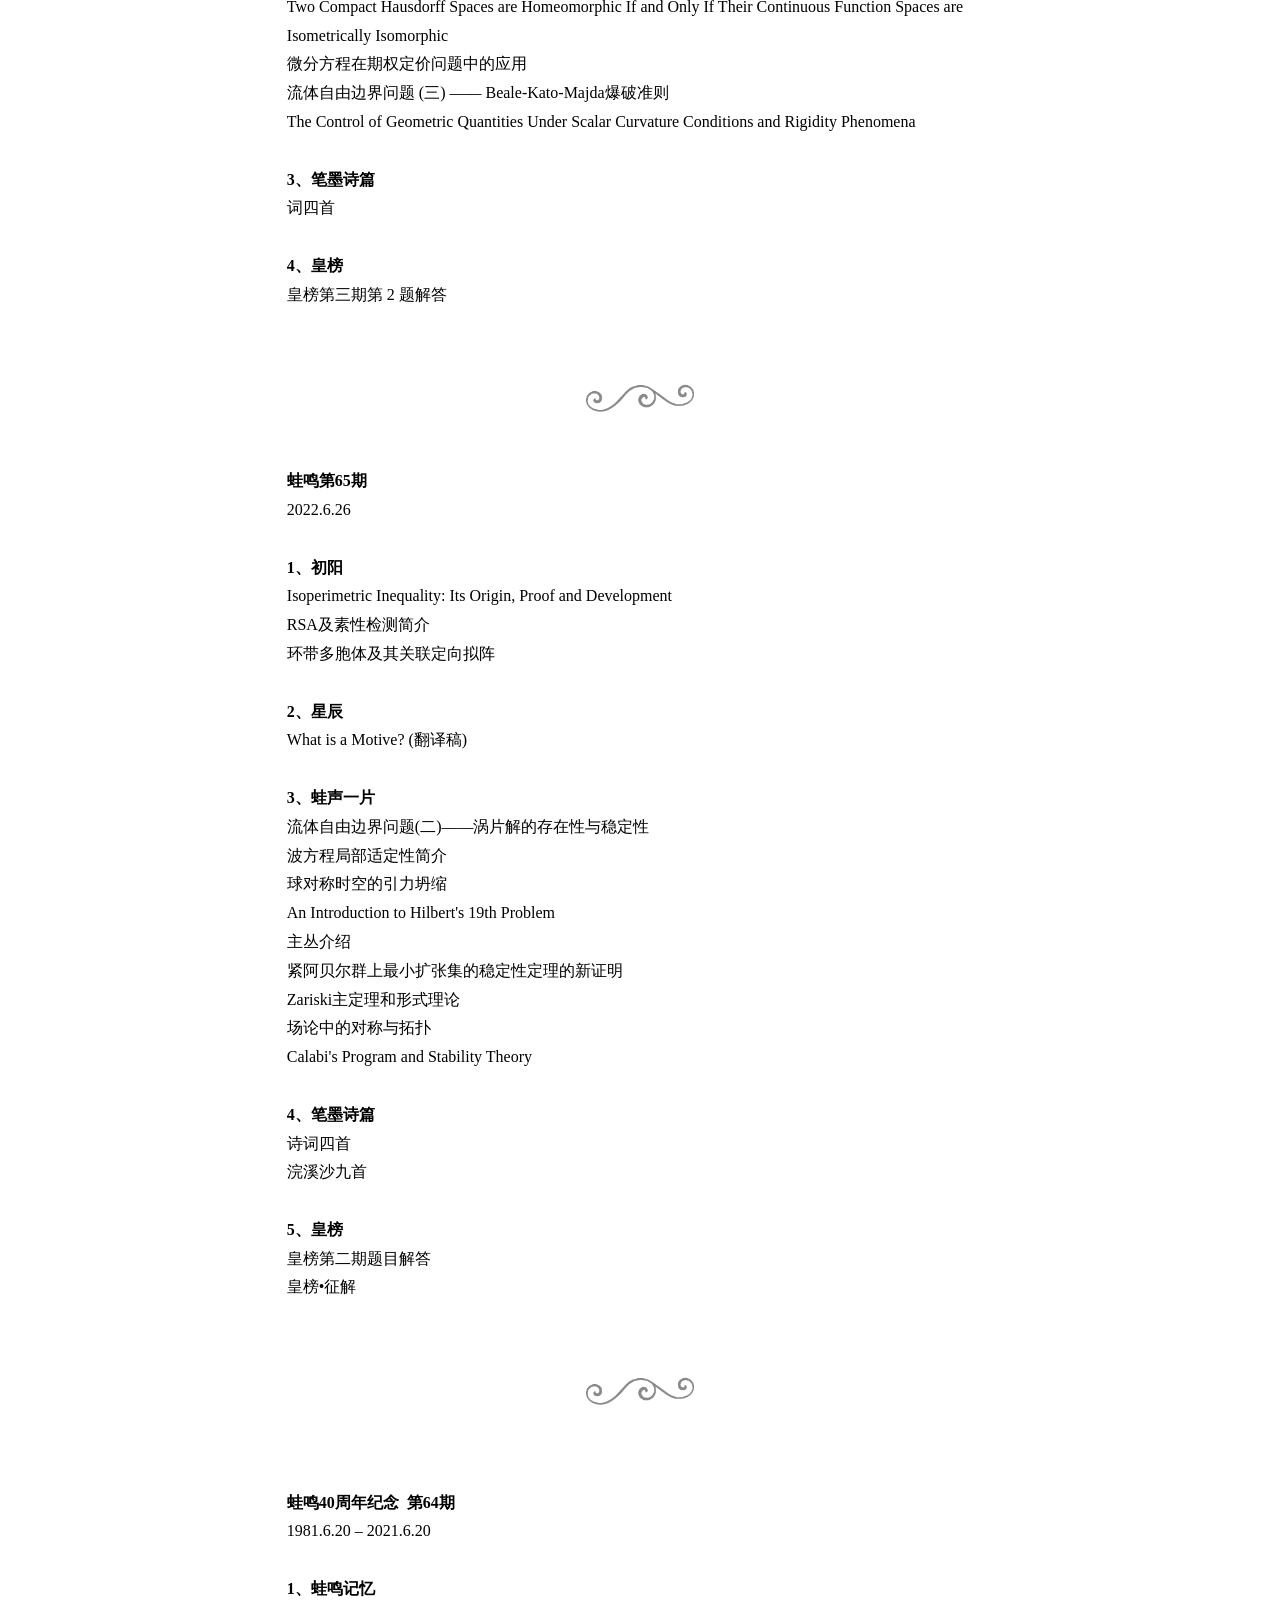
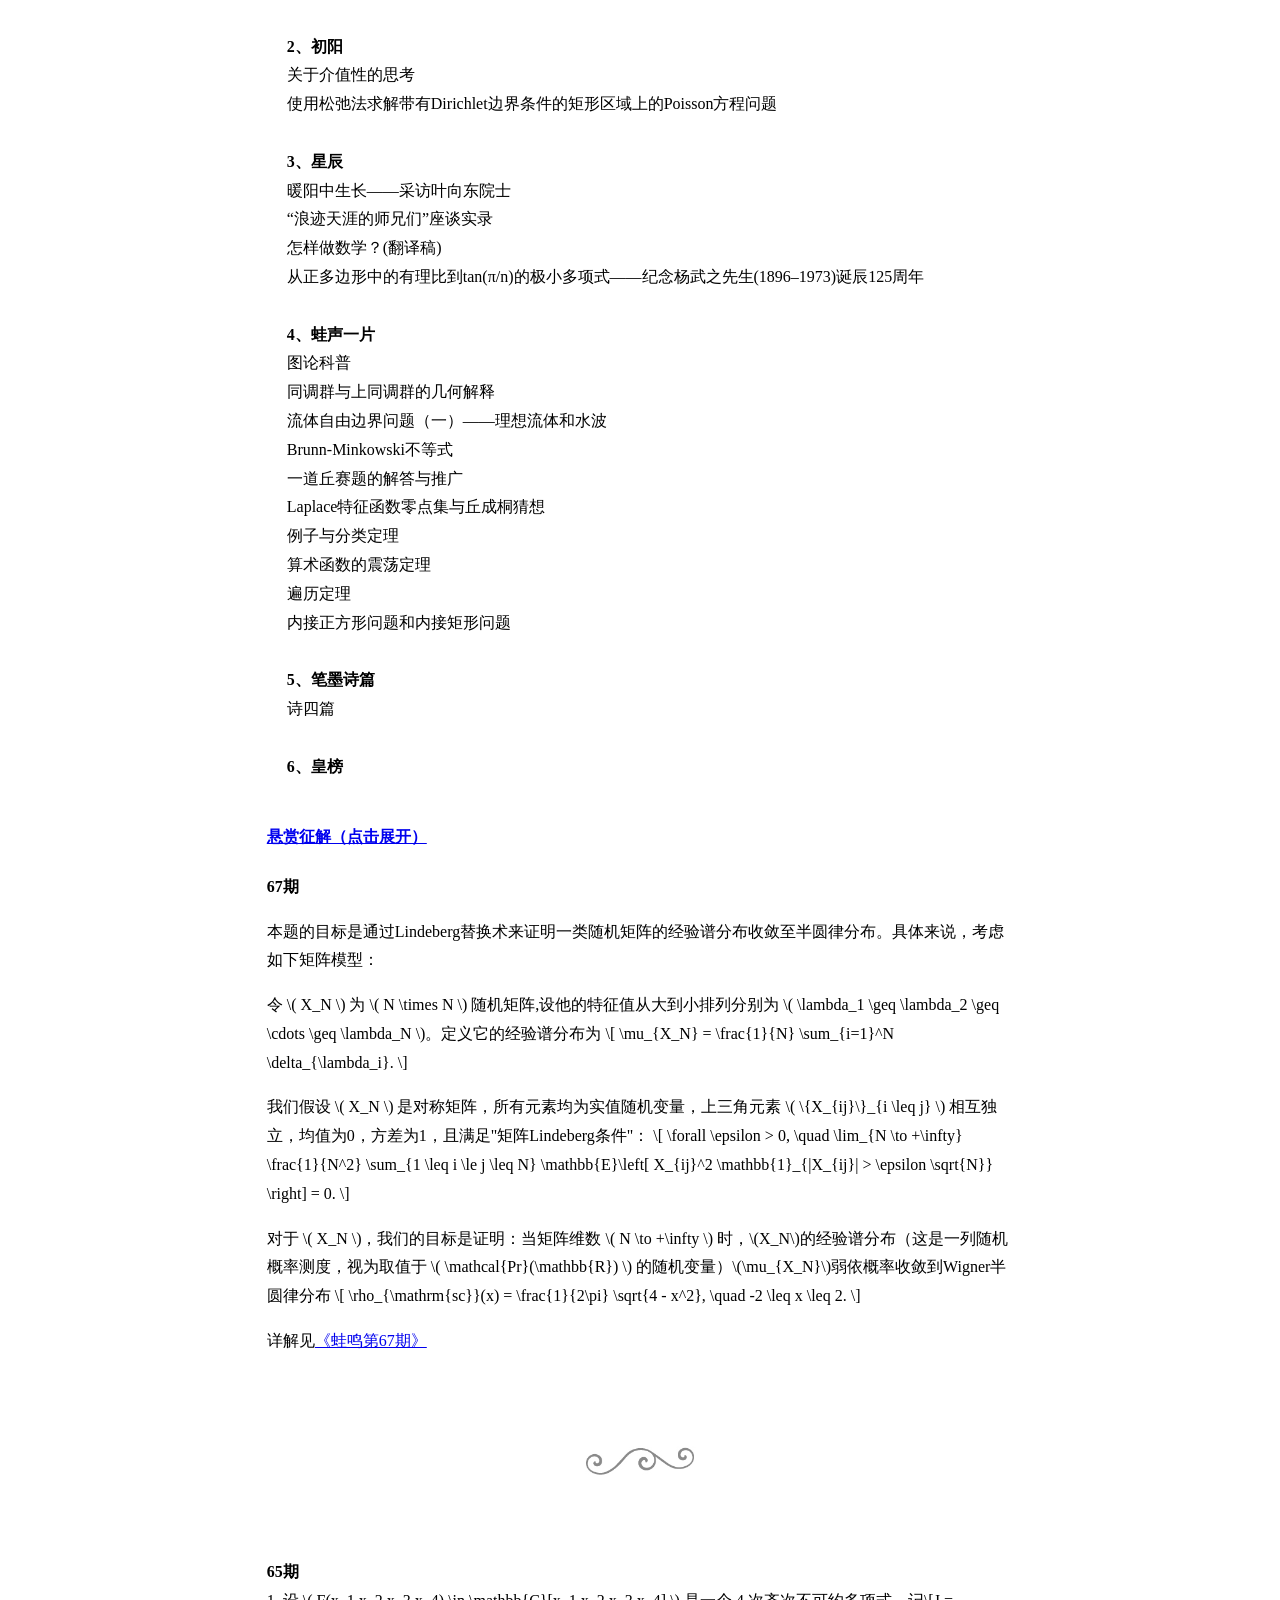
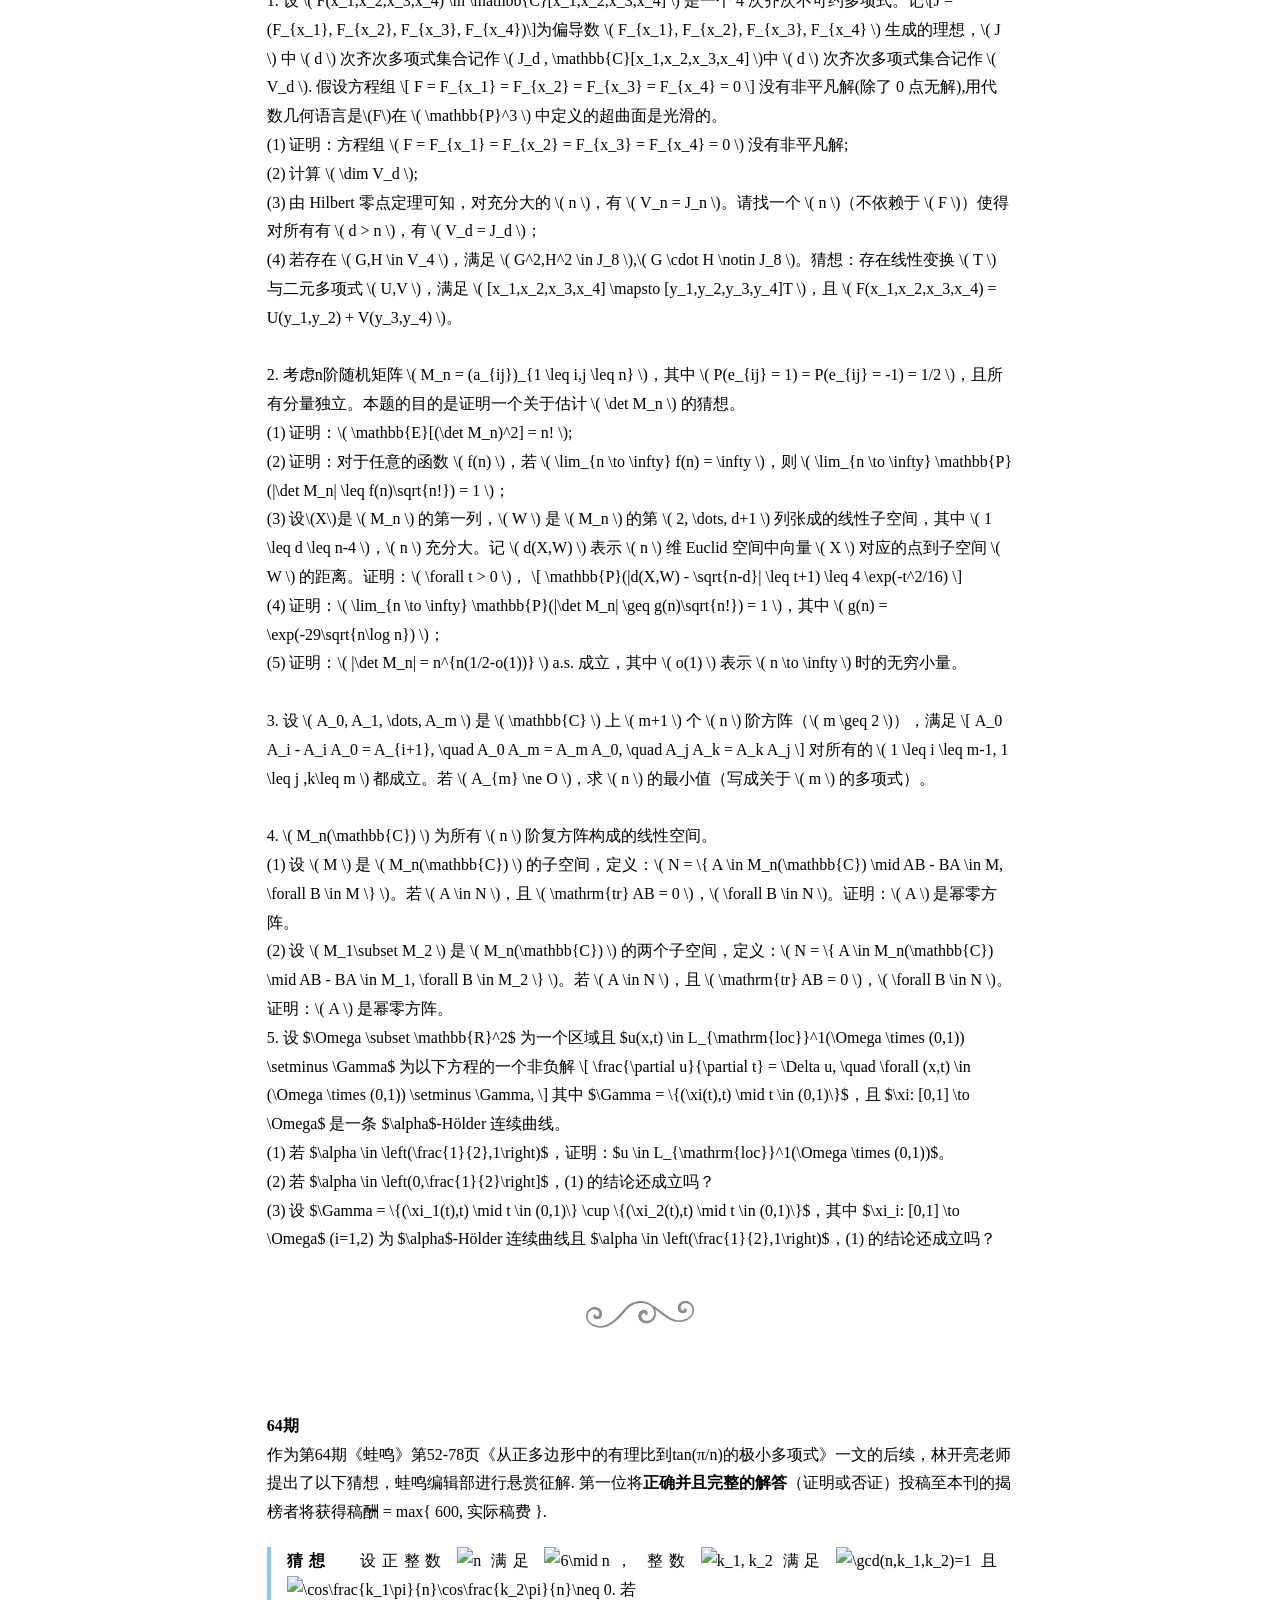
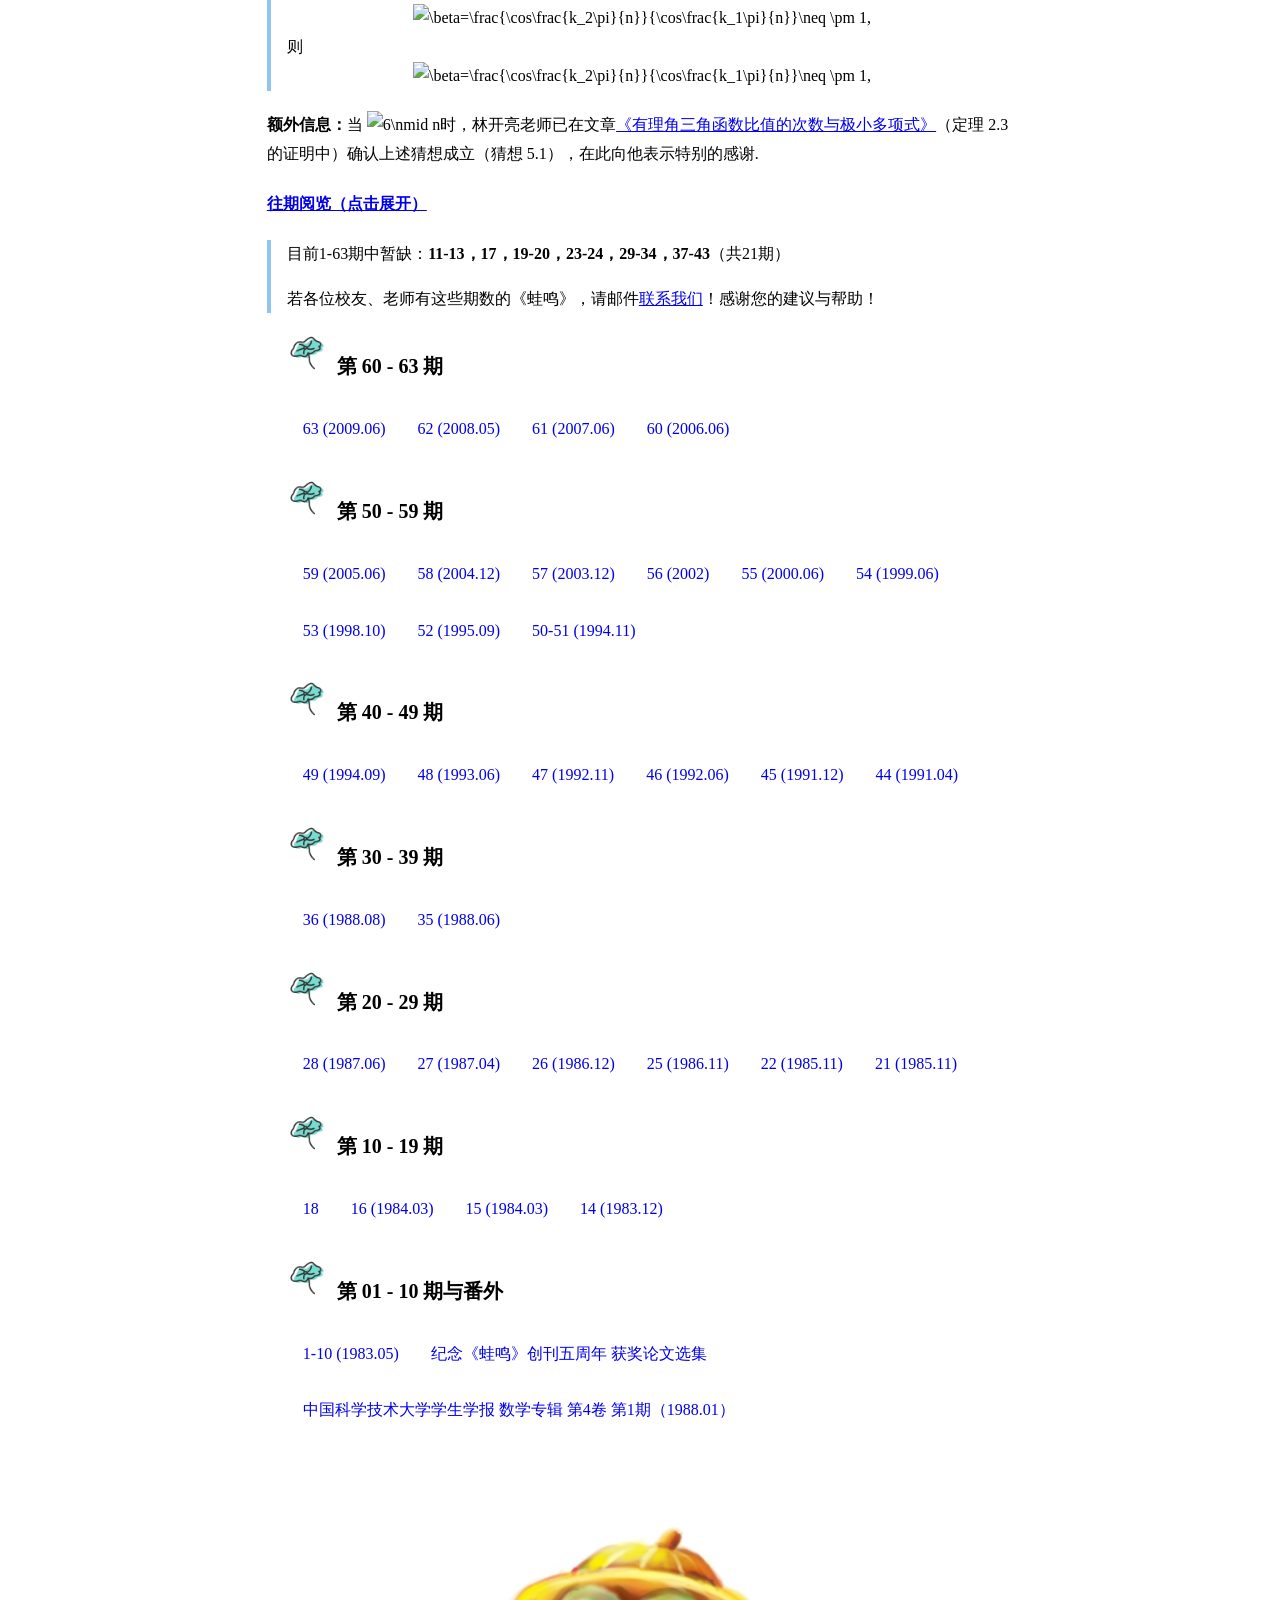
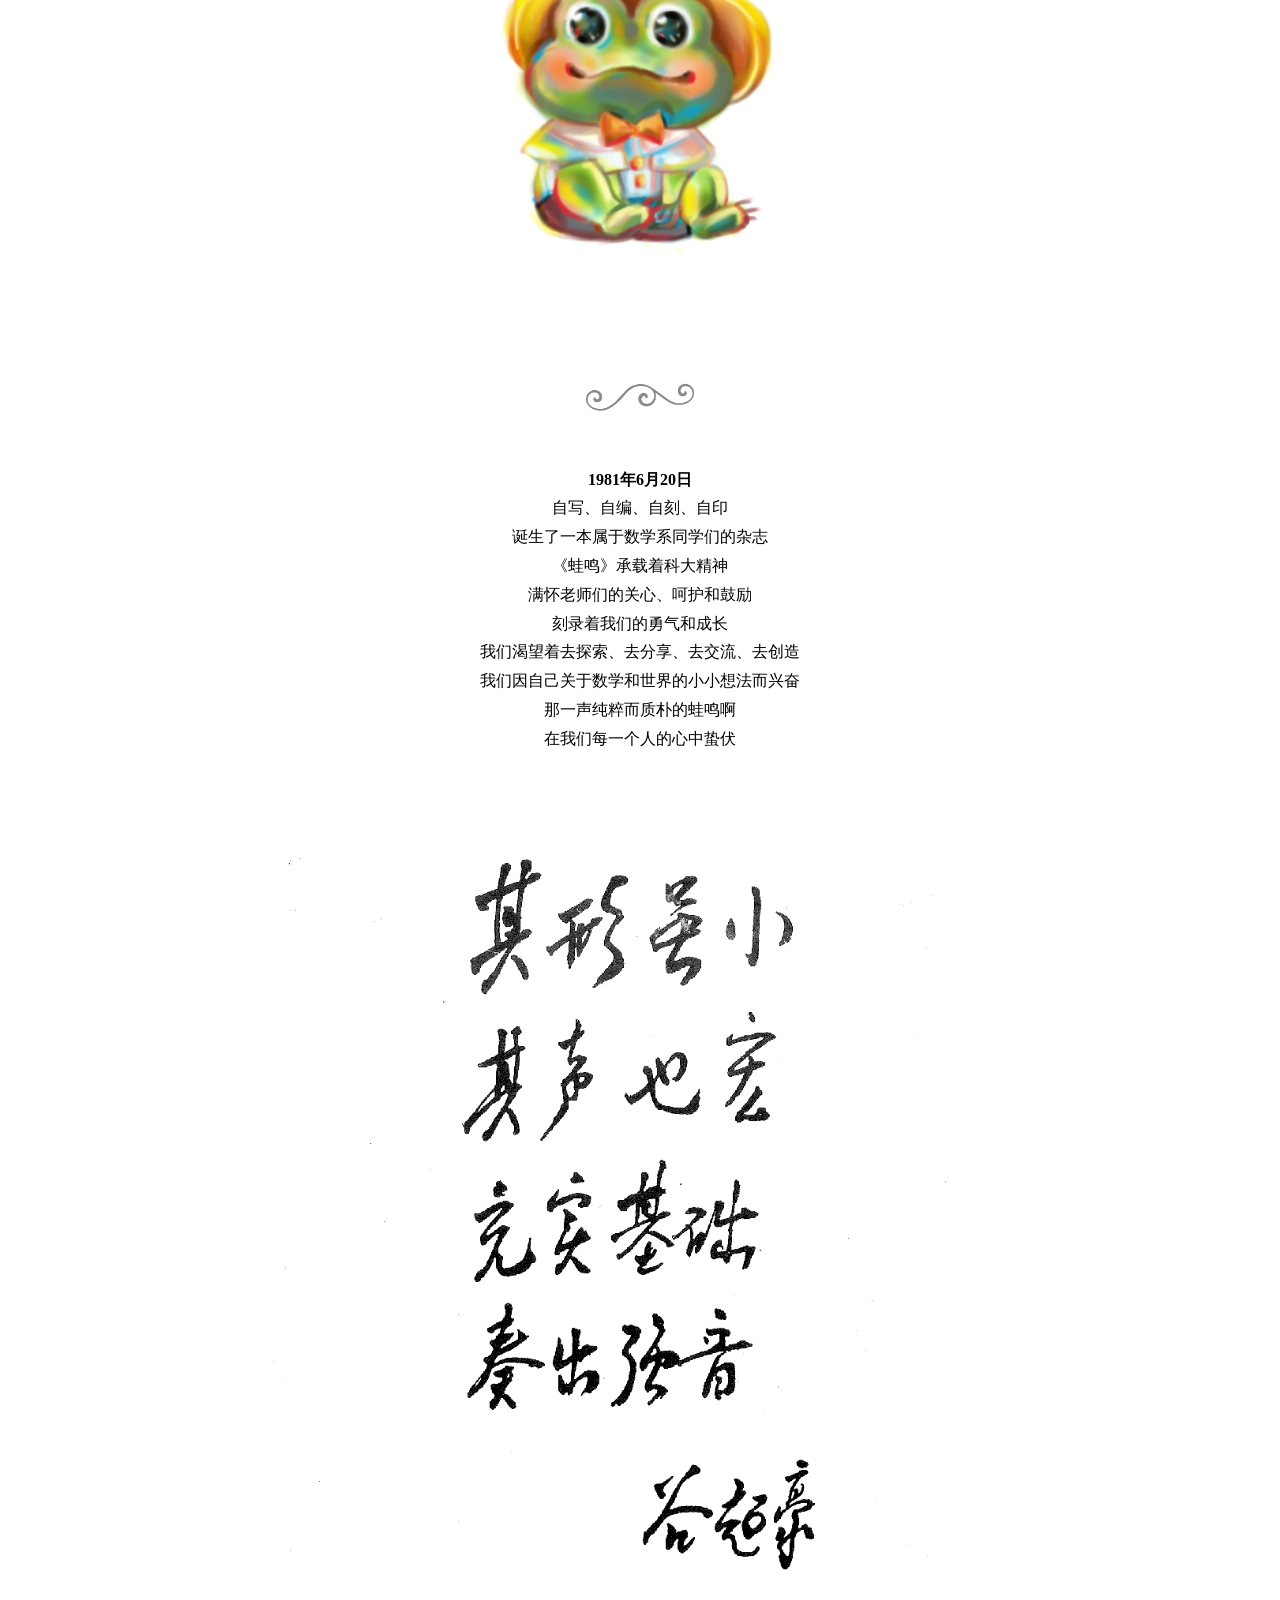
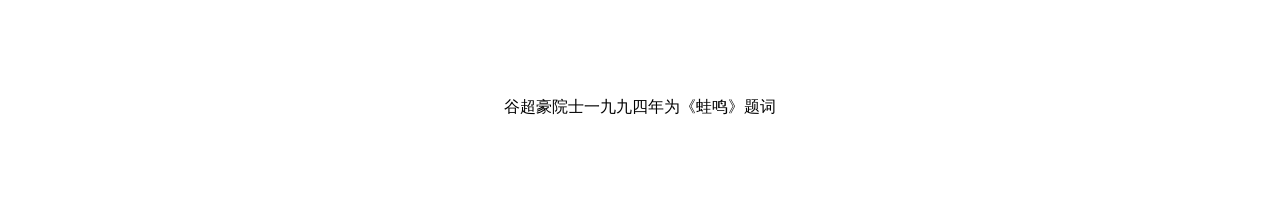
==== commit e09a3d94: "发布《蛙鸣》第68期（2026年7月） 沿用 PDF、封面和分期栏目目录的既有分类，收录第68期完整电子版及10篇文章目录，并更新第69期征稿启事。修复样式资源路径、手机封面居中和目录导航，新增网站根" ====
--- a/Waming/waming.html
+++ b/Waming/waming.html
@@ -1,11 +1,11 @@
 ﻿<!DOCTYPE html>
 
-<html lang="en" xmlns="http://www.w3.org/1999/xhtml">
+<html lang="zh-CN" xmlns="http://www.w3.org/1999/xhtml">
 <head>
     <!--注释可以写在这样一对括号中，.css文件中的注释由/* */包围起来-->
     <meta charset="utf-8" />
     <meta name="viewport" content="width=device-width, initial-scale=1.0, shrink-to-fit=no">
-    <link rel="stylesheet" type="text/css" href=" css/star.css"><!--指定我们用的css文件在css/star.css，它指定了网页的样式，样式可以进行叠加，不同的指定样式的方式、它们的优先级见https://www.runoob.com/css/css-howto.html-->
+    <link rel="stylesheet" type="text/css" href="pu/css/star.css">
     <link rel="stylesheet" href="https://cdn.staticfile.org/twitter-bootstrap/3.3.7/css/bootstrap.min.css">
     <script src="https://cdn.staticfile.org/jquery/2.1.1/jquery.min.js"></script><!--插入JavaScript-->
     <script src="https://cdn.staticfile.org/twitter-bootstrap/3.3.7/js/bootstrap.min.js"></script>
@@ -49,10 +49,16 @@
         padding-bottom: 20px;  /* 线和内容的距离 */
         margin-bottom: 20px;   /* 和外部的距离 */
     }
+    .responsive > .img {
+        float: none;
+        width: 180px;
+        max-width: 100%;
+        margin: 5px auto;
+    }
 
     /* 最后一行不需要底边线 */
     .responsive:last-child,
-    .responsive:nth-last-child(2) {
+    .responsive:nth-last-child(2):nth-child(odd) {
         border-bottom: none;
         margin-bottom: 0;
         padding-bottom: 0;
@@ -233,21 +239,22 @@
                 <span class=" time"></span>
                 <div style=" line-height:150%">
                     中国科大学生数学杂志<br />
-                    1981.6.20 - 2025.6.26<br />
+                    1981.6.20 - 2026.7<br />
                     愿我们一同见证一代中国科大人的成长
                 </div>
                 <span class=" time"></span>
             </div>
 
-            <img style=" max-width :100%; width: 500px;" src="pu/image/heading67.png" alt="四十周年纪念刊第64期《蛙鸣》发布！" />
+            <h1 style="font-size: 28px; line-height: 1.5; color: #b22234;">第68期《蛙鸣》发布！</h1>
+            <p>2026年7月 · 电子版现已开放下载</p>
             <br />
             <br />
             <div style=" text-align: center">
                 <!--#electronic参考id选择器https://www.runoob.com/css/css-id-class.html-->
                 <!--onclick事件是指定点击这个按钮后发生什么，这里是展开后面的折叠栏-->
-                <a class="badge" href="#electronic" onclick="$(function () { $('#collapseOne').collapse('show')});">第67期电子版</a>
+                <a class="badge" href="#electronic" onclick="$(function () { $('#collapseOne').collapse('show')});">第68期电子版</a>
                 <a class="badge" href="#corrections" onclick="$(function () { $('#collapseFive').collapse('show')});">勘误修订</a>
-                <a class="badge" href="#solution" onclick="$(function () { $('#collapseSix').collapse('show')});">悬赏征解</a>
+                <a class="badge" href="#solution" onclick="$(function () { $('#collapseSeven').collapse('show')});">悬赏征解</a>
                 <a class="badge" href="#history" onclick="$(function () { $('#collapseFour').collapse('show')});">往期阅览</a>
                 <a class="badge" href="#contact" onclick="$(function () { $('#collapseThree').collapse('show')});">联系我们</a>
             </div>
@@ -264,7 +271,7 @@
                 <a data-toggle="collapse" href="#collapseThree" style="display: block; text-decoration: none;">
                     <div style="background: #b22234; color: white; padding: 16px 20px; border-radius: 8px; box-shadow: 0 4px 8px rgba(0,0,0,0.1);">
                         <span style="font-size: 20px; font-weight: 700; letter-spacing: 1px; display: flex; align-items: center; justify-content: space-between;">
-                            <span>第68期征稿中 ● 2026.4.30截止</span>
+                            <span>第69期征稿启事</span>
                             <span style="font-size: 14px; background: rgba(255,255,255,0.2); padding: 4px 12px; border-radius: 20px;">征稿中</span>
                         </span>
                     </div>
@@ -275,6 +282,7 @@
         <div id="collapseThree" class="panel-collapse collapse in">
             <div class="panel-body" style="padding: 20px; background: #ffffff; border: 1px solid #e0e0e0; border-top: none; border-radius: 0 0 8px 8px;">
                 
+                <a id="contact"> </a>
                 <!-- 邮箱 -->
                 <div style="background: #f8f8f8; border-left: 4px solid #b22234; padding: 15px; margin-bottom: 15px;">
                     <div style="font-size: 14px; color: #666; margin-bottom: 5px;">投稿邮箱</div>
@@ -285,12 +293,12 @@
                 <div style="display: grid; grid-template-columns: 1fr 1fr; gap: 15px; margin-bottom: 15px;">
                     <div style="background: #f8f8f8; padding: 15px; border-radius: 6px;">
                         <div style="font-weight: 700; color: #b22234; margin-bottom: 8px;">投稿须知</div>
-                        <a href="pu/file/征稿启事.pdf" style="color: #2c3e50; text-decoration: none; border: 1px solid #b22234; padding: 4px 12px; border-radius: 4px; display: inline-block;">查看&下载</a>
+                        <a href="pu/file/蛙鸣69征稿启事.pdf" style="color: #2c3e50; text-decoration: none; border: 1px solid #b22234; padding: 4px 12px; border-radius: 4px; display: inline-block;">查看&下载</a>
                     </div>
                     
                     <div style="background: #f8f8f8; padding: 15px; border-radius: 6px;">
                         <div style="font-weight: 700; color: #b22234; margin-bottom: 8px;">LaTeX模板</div>
-                        <a href="pu/file/蛙鸣68征稿启事.rar" style="color: #2c3e50; text-decoration: none; border: 1px solid #b22234; padding: 4px 12px; border-radius: 4px; display: inline-block;">下载模板</a>
+                        <a href="pu/file/模板.zip" style="color: #2c3e50; text-decoration: none; border: 1px solid #b22234; padding: 4px 12px; border-radius: 4px; display: inline-block;">下载模板</a>
                     </div>
                 </div>
                 
@@ -325,6 +333,18 @@
                         <div style="display: grid; grid-template-columns: repeat(2, 1fr); gap: 30px; justify-items: center; margin: 20px auto; max-width: 800px;">
                             <div class="responsive">
                                 <div class="img" id="pic">
+                                    <a target="_blank" rel="noopener" href="pu/pdf/Warming_68(2026.07).pdf">
+                                        <img class="pic4" src="pu/image/68.jpg" alt="点击下载第68期《蛙鸣》" width="180" height="255" />
+                                    </a>
+                                    <div class="desc">
+                                        第68期（2026）<br />
+                                        <a title="点击查阅第68期文章目录" href="#content68" onclick="$(function () { $('#collapseTwo').collapse('show')});">文章目录</a>
+                                        <a title="点击下载第68期完整电子版" href="pu/pdf/Warming_68(2026.07).pdf">完整电子版</a>
+                                    </div>
+                                </div>
+                            </div>
+                            <div class="responsive">
+                                <div class="img">
                                     <a target="_blank" href="pu/pdf/Warming_67(2025.07).pdf">
                                         <img class=" pic4" src="pu/image/67.jpg" alt="点击下载第67期《蛙鸣》" width="180" height="250" />
                                     </a>
@@ -338,7 +358,7 @@
                             </div>
                             <!-- <hr/> -->
                             <div class="responsive">
-                                <div class="img" id="pic">
+                                <div class="img">
                                     <a target="_blank" href="pu/pdf/Warming_66(2023.07).pdf">
                                         <img class=" pic4" src="pu/image/66.jpg" alt="点击下载第66期《蛙鸣》" width="180" height="250" />
                                     </a>
@@ -352,7 +372,7 @@
                             </div>
                             <!-- <hr/> -->
                             <div class="responsive">
-                                <div class="img" id="pic">
+                                <div class="img">
                                     <a target="_blank" href="pu/pdf/Warming_65(2022.06).pdf">
                                         <img class=" pic4" src="pu/image/65.jpg" alt="点击下载第65期《蛙鸣》" width="180" height="250" />
                                     </a>
@@ -403,7 +423,7 @@
                     </div>
                     <div class="panel-body">
                         <b>第64期《从正多边形中的有理比到tan(π/n)的极小多项式》</b>
-                        <br />更正文中的猜想8.5-8.7，增加前人有关工作的信息：<a href=" pdf/correction.pdf" title="点击下载">补充与更正</a>. 详细信息参见：<a href="#solution" onclick="$(function () { $('#collapseSix').collapse('show')});">悬赏征解</a>.<br />
+                        <br />更正文中的猜想8.5-8.7，增加前人有关工作的信息：<a href="pu/pdf/correction.pdf" title="点击下载">补充与更正</a>. 详细信息参见：<a href="#solution" onclick="$(function () { $('#collapseSeven').collapse('show')});">悬赏征解</a>.<br />
                     </div>
                 </div>
             </div>
@@ -419,6 +439,33 @@
                 </div>
                 <div id="collapseTwo" class="panel-collapse collapse">
                     <div class="panel-body" style=" padding:20px;">
+
+                        <a id="content68"> </a>
+                        <b>蛙鸣第68期</b><br />
+                        2026.7<br />
+                        <br />
+                        <b>1、初阳</b><br />
+                        一道概率小题目：巧算面积期望<br />
+                        在线背包问题的最优竞争比与鲁棒性<br />
+                        <br />
+                        <b>2、蛙声一片</b><br />
+                        双曲平面的一些几何性质<br />
+                        基于行列式乘子表示的 LMSD 收敛证明及加权 Ritz 推广<br />
+                        降维的艺术：Krylov 子空间与 GMRES 方法<br />
+                        AI时代的数学研究——专访九重团队<br />
+                        Fitch Cheney’s Five-Card Trick: Combinatorial Insights and Generalization<br />
+                        Research on the Erdős Matching Conjecture and Focal-free uniform hypergraphs<br />
+                        <br />
+                        <b>3、笔墨文篇</b><br />
+                        庐山小姑娘<br />
+                        春色如茶<br />
+                        <br />
+                        致谢<br />
+                        <a href="pu/file/蛙鸣69征稿启事.pdf">第69期征稿启事</a><br />
+                        <br />
+                        <div style=" text-align :center;">
+                            <img class="picflower" src="pu/image/decoration.jpg" alt=" Decoration" />
+                        </div>
 
                         <a id="content67"> </a>
                         <b>蛙鸣第67期</b><br />
@@ -552,7 +599,7 @@
                 </div>
                 <div id="collapseSeven" class="panel-collapse collapse">
                     <div class="panel-body">
-                        <a id = "question 67"></a>
+                        <a id="question67"></a>
                         <b>67期</b><br/>
                         <p>本题的目标是通过Lindeberg替换术来证明一类随机矩阵的经验谱分布收敛至半圆律分布。具体来说，考虑如下矩阵模型：</p>
                         <p>令 \( X_N \) 为 \( N \times N \) 随机矩阵,设他的特征值从大到小排列分别为 \( \lambda_1 \geq \lambda_2 \geq \cdots \geq \lambda_N \)。定义它的经验谱分布为
@@ -634,7 +681,7 @@
                             则
                             <div style="text-align:center"><img src="https://latex.codecogs.com/svg.image?\cos\frac{k_1\pi}{n}\cos\frac{k_2\pi}{n}\in\mathbb{Q}(\beta)." title="\beta=\frac{\cos\frac{k_2\pi}{n}}{\cos\frac{k_1\pi}{n}}\neq \pm 1," /></div>
                         </div>
-                        <b>额外信息：</b>当 <img src="https://latex.codecogs.com/svg.image?6\nmid&space;n" title="6\nmid n" />时，林开亮老师已在文章<a href=" pdf/degree.pdf" title="点击下载">《有理角三角函数比值的次数与极小多项式》</a>（定理 2.3 的证明中）确认上述猜想成立（猜想 5.1），在此向他表示特别的感谢.
+                        <b>额外信息：</b>当 <img src="https://latex.codecogs.com/svg.image?6\nmid&space;n" title="6\nmid n" />时，林开亮老师已在文章<a href="pu/pdf/degree.pdf" title="点击下载">《有理角三角函数比值的次数与极小多项式》</a>（定理 2.3 的证明中）确认上述猜想成立（猜想 5.1），在此向他表示特别的感谢.
                     </div>
                 </div>
             </div>
@@ -663,10 +710,10 @@
                                 <div class=" head">
                                     <img class=" picdec" src=" pu/image/lotusleaf.png" alt=" 荷叶" />&nbsp;&nbsp;第 60 - 63 期
                                 </div>
-                                <a href=" pdf/Issue 63 (2009.06).pdf">63 (2009.06)</a>
-                                <a href=" pdf/Issue 62 (2008.05).pdf">62 (2008.05)</a>
-                                <a href=" pdf/Issue 61 (2007.06).pdf">61 (2007.06)</a>
-                                <a href=" pdf/Issue 60 (2006.06).pdf">60 (2006.06)</a>
+                                <a href=" pu/pdf/Issue 63 (2009.06).pdf">63 (2009.06)</a>
+                                <a href=" pu/pdf/Issue 62 (2008.05).pdf">62 (2008.05)</a>
+                                <a href=" pu/pdf/Issue 61 (2007.06).pdf">61 (2007.06)</a>
+                                <a href=" pu/pdf/Issue 60 (2006.06).pdf">60 (2006.06)</a>
                             </div>
 
 
@@ -674,15 +721,15 @@
                                 <div class=" head">
                                     <img class=" picdec" src="pu/image/lotusleaf.png" alt=" 荷叶" />&nbsp;&nbsp;第 50 - 59 期
                                 </div>
-                                <a href=" pdf/Issue 59 (2005.06).pdf">59 (2005.06)</a>
-                                <a href=" pdf/Issue 58 (2004.12).pdf">58 (2004.12)</a>
-                                <a href=" pdf/Issue 57 (2003.12).pdf">57 (2003.12)</a>
-                                <a href=" pdf/Issue 56 (2002).pdf">56 (2002)</a>
-                                <a href=" pdf/Issue 55 (2000.06).pdf">55 (2000.06)</a>
-                                <a href=" pdf/Issue 54 (1999.06).pdf">54 (1999.06)</a>
-                                <a href=" pdf/Issue 53 (1998.10).pdf">53 (1998.10)</a>
-                                <a href=" pdf/Issue 52 (1995.09).pdf">52 (1995.09)</a>
-                                <a href=" pdf/Issue 50-51 (1994.11).pdf">50-51 (1994.11)</a>
+                                <a href=" pu/pdf/Issue 59 (2005.06).pdf">59 (2005.06)</a>
+                                <a href=" pu/pdf/Issue 58 (2004.12).pdf">58 (2004.12)</a>
+                                <a href=" pu/pdf/Issue 57 (2003.12).pdf">57 (2003.12)</a>
+                                <a href=" pu/pdf/Issue 56 (2002).pdf">56 (2002)</a>
+                                <a href=" pu/pdf/Issue 55 (2000.06).pdf">55 (2000.06)</a>
+                                <a href=" pu/pdf/Issue 54 (1999.06).pdf">54 (1999.06)</a>
+                                <a href=" pu/pdf/Issue 53 (1998.10).pdf">53 (1998.10)</a>
+                                <a href=" pu/pdf/Issue 52 (1995.09).pdf">52 (1995.09)</a>
+                                <a href=" pu/pdf/Issue 50-51 (1994.11).pdf">50-51 (1994.11)</a>
                             </div>
 
 
@@ -690,12 +737,12 @@
                                 <div class=" head">
                                     <img class=" picdec" src=" pu/image/lotusleaf.png" alt=" 荷叶" />&nbsp;&nbsp;第 40 - 49 期
                                 </div>
-                                <a href=" pdf/Issue 49 (1994.09).pdf">49 (1994.09)</a>
-                                <a href=" pdf/Issue 48 (1993.06).pdf">48 (1993.06)</a>
-                                <a href=" pdf/Issue 47 (1992.11).pdf">47 (1992.11)</a>
-                                <a href=" pdf/Issue 46 (1992.06).pdf">46 (1992.06)</a>
-                                <a href=" pdf/Issue 45 (1991.12).pdf">45 (1991.12)</a>
-                                <a href=" pdf/Issue 44 (1991.04).pdf">44 (1991.04)</a>
+                                <a href=" pu/pdf/Issue 49 (1994.09).pdf">49 (1994.09)</a>
+                                <a href=" pu/pdf/Issue 48 (1993.06).pdf">48 (1993.06)</a>
+                                <a href=" pu/pdf/Issue 47 (1992.11).pdf">47 (1992.11)</a>
+                                <a href=" pu/pdf/Issue 46 (1992.06).pdf">46 (1992.06)</a>
+                                <a href=" pu/pdf/Issue 45 (1991.12).pdf">45 (1991.12)</a>
+                                <a href=" pu/pdf/Issue 44 (1991.04).pdf">44 (1991.04)</a>
                             </div>
 
 
@@ -703,8 +750,8 @@
                                 <div class=" head">
                                     <img class=" picdec" src=" pu/image/lotusleaf.png" alt=" 荷叶" />&nbsp;&nbsp;第 30 - 39 期
                                 </div>
-                                <a href=" pdf/Issue 36 (1988.08).pdf">36 (1988.08)</a>
-                                <a href=" pdf/Issue 35 (1988.06).pdf">35 (1988.06)</a>
+                                <a href=" pu/pdf/Issue 36 (1988.08).pdf">36 (1988.08)</a>
+                                <a href=" pu/pdf/Issue 35 (1988.06).pdf">35 (1988.06)</a>
                             </div>
 
 
@@ -712,12 +759,12 @@
                                 <div class=" head">
                                     <img class=" picdec" src=" pu/image/lotusleaf.png" alt=" 荷叶" />&nbsp;&nbsp;第 20 - 29 期
                                 </div>
-                                <a href=" pdf/Issue 28 (1987.06).pdf">28 (1987.06)</a>
-                                <a href=" pdf/Issue 27 (1987.04).pdf">27 (1987.04)</a>
-                                <a href=" pdf/Issue 26 (1986.12).pdf">26 (1986.12)</a>
-                                <a href=" pdf/Issue 25 (1986.11).pdf">25 (1986.11)</a>
-                                <a href=" pdf/Issue 22 (1985.11).pdf">22 (1985.11)</a>
-                                <a href=" pdf/Issue 21 (1985.11).pdf">21 (1985.11)</a>
+                                <a href=" pu/pdf/Issue 28 (1987.06).pdf">28 (1987.06)</a>
+                                <a href=" pu/pdf/Issue 27 (1987.04).pdf">27 (1987.04)</a>
+                                <a href=" pu/pdf/Issue 26 (1986.12).pdf">26 (1986.12)</a>
+                                <a href=" pu/pdf/Issue 25 (1986.11).pdf">25 (1986.11)</a>
+                                <a href=" pu/pdf/Issue 22 (1985.11).pdf">22 (1985.11)</a>
+                                <a href=" pu/pdf/Issue 21 (1985.11).pdf">21 (1985.11)</a>
                             </div>
 
 
@@ -725,10 +772,10 @@
                                 <div class=" head">
                                     <img class=" picdec" src=" pu/image/lotusleaf.png" alt=" 荷叶" />&nbsp;&nbsp;第 10 - 19 期
                                 </div>
-                                <a href=" pdf/Issue 18.pdf">18</a>
-                                <a href=" pdf/Issue 16 (1984.03).pdf">16 (1984.03)</a>
-                                <a href=" pdf/Issue 15 (1984.03).pdf">15 (1984.03)</a>
-                                <a href=" pdf/Issue 14 (1983.12).pdf">14 (1983.12)</a>
+                                <a href=" pu/pdf/Issue 18.pdf">18</a>
+                                <a href=" pu/pdf/Issue 16 (1984.03).pdf">16 (1984.03)</a>
+                                <a href=" pu/pdf/Issue 15 (1984.03).pdf">15 (1984.03)</a>
+                                <a href=" pu/pdf/Issue 14 (1983.12).pdf">14 (1983.12)</a>
                             </div>
 
 
@@ -736,9 +783,9 @@
                                 <div class=" head">
                                     <img class=" picdec" src=" pu/image/lotusleaf.png" alt=" 荷叶" />&nbsp;&nbsp;第 01 - 10 期与番外
                                 </div>
-                                <a href=" pdf/Issue 1-10 (1983.05).pdf">1-10 (1983.05)</a>
-                                <a href=" pdf/Award-winning Paper (1986).pdf">纪念《蛙鸣》创刊五周年 获奖论文选集</a>
-                                <a href=" pdf/Journal of Undergraduate Vol.4, Issue 1 (1988.01).pdf">中国科学技术大学学生学报 数学专辑 第4卷 第1期（1988.01）</a>
+                                <a href=" pu/pdf/Issue 1-10 (1983.05).pdf">1-10 (1983.05)</a>
+                                <a href=" pu/pdf/Award-winning Paper (1986).pdf">纪念《蛙鸣》创刊五周年 获奖论文选集</a>
+                                <a href=" pu/pdf/Journal of Undergraduate Vol.4, Issue 1 (1988.01).pdf">中国科学技术大学学生学报 数学专辑 第4卷 第1期（1988.01）</a>
                             </div>
 
 
@@ -794,4 +841,4 @@
     </script>
 
 </body>
-</html>+</html>
--- a/Waming/pu/css/star.css
+++ b/Waming/pu/css/star.css
@@ -0,0 +1,162 @@
+* {box-sizing: border-box;}
+
+body {
+    padding: 10px 10px 10px 10px;
+    background: white;
+}
+
+div.box { /*��ҳ*/
+    width: 60%;
+    margin: auto;
+}
+.pic3 {
+    text-align: center;
+    width: 30%;
+    max-width: 100%;
+}
+.pic4 {
+    text-align: center;
+    width: 40%;
+    max-width: 100%;
+}
+    .pic4:hover{opacity:0.8;}/*����ƶ�����־����ͼƬ��ʱ��ͼƬ͸���ȵ�Ϊ80%*/
+
+.pic6 {
+    text-align: center;
+    width: 60%;
+    max-width:100%;
+}
+.pic8 {
+    text-align: center;
+    width: 80%;
+    max-width: 100%;
+}
+.picflower {
+    width: 120px;
+    max-width: 100%;
+    margin: 40px;
+}
+.picdec {
+    text-align: center;
+    width:40px;
+    max-width: 100%;
+}
+
+.head{
+    font-size:20px;
+    font-weight:bold;
+    margin: 20px 0px;
+}
+a.badge {
+    font-size: 16px;
+    margin:5px 0 5px 0; 
+    display: inline-block;
+    min-width: 10px;
+    padding: 5px 10px;
+    font-weight: bold;
+    line-height: 150%;
+    color:#fff;
+    text-align: center;
+    white-space: nowrap;
+    vertical-align: middle;
+    background-color: rgba(34, 139, 230, 0.5);
+    border-radius: 12px;
+}
+a.badge:link {color:white;text-decoration:none;}
+a.badge:visited {color:white;text-decoration:none;}
+a.badge:hover {color:white;text-decoration:none;}
+a.badge:active {color:white;text-decoration:none;}
+
+.time:after {
+    content: "";
+    display: block;
+    width: 10%;
+    margin:auto;
+    margin-top: 1em;
+    margin-bottom: 1em;
+    border-bottom: .125em solid rgba(34, 139, 230, 0.5);
+}
+
+/*������������С�����������ʽ���ο�css float�����е�����https://www.runoob.com/try/try.php?filename=trycss_float5*/
+div.gallery{
+    margin: 20px;
+}
+
+    div.gallery a {
+        float: left;
+        display: block;
+        padding: 14px 16px;
+        text-decoration: none;
+    }
+.writenote { /*��̱�ע������80%������*/
+    border-left: 4px solid rgba(34, 139, 230, 0.5);
+    padding: 0 0 0 20px;
+    margin: 20px 0px;
+    text-align: justify;
+    width: 100%;
+}
+.row:after {
+    content: "";
+    display: table;
+    clear: both;
+}
+
+/*ͼƬ��https://www.runoob.com/try/try.php?filename=trycss_image_gallery*/
+div.img {
+    margin: 5px;
+    border: 1px solid #ccc;
+    float: left;
+    width: 180px;
+}
+
+    div.img:hover {
+        border: 1px solid #777;
+    }
+
+    div.img img {
+        width: 100%;
+        height: auto;
+    }
+
+div.desc {
+    padding: 15px;
+    text-align: center;
+}
+
+#myBtn {/*���ض�����ť��ʽ*/
+    display: none;
+    position: fixed;
+    bottom: 10px;
+    right: 30px;
+    z-index: 99;
+    border: none;
+    outline: none;
+    color: white;
+    cursor: pointer;
+    padding: 15px 15px 10px 15px;
+    border-radius: 20px 20px 8px 8px;
+    background-color: /*rgba(216,191,216,0.6)*/ rgb(216,191,216);
+    box-shadow: 0 4px 8px 0 rgba(0, 0, 0, 0.2), 0 6px 20px 0 rgba(0, 0, 0, 0.19);
+    font-size: 1em;
+}
+    #myBtn:hover { /*����ƶ������ض�����ť��ʱ����ʾ����ʽ*/
+        background-color: /*rgba(255,182,193,0.6)*/ rgb(255,182,193);
+    }
+
+
+/* ��Ӧʽ���� - ��Ļ�ߴ�С�� 800px ʱ���ı�ͼƬ��С�ٷֱ� */
+@media screen and (max-width: 800px) {
+    div.box,div.box2,.pic6,.writenote{
+        width: 100%;
+    }
+    .pic3{
+        width:50%;
+    }
+    .pic4{
+        width:80%;
+    }
+    div.img{
+        width:46%
+    }
+}
+
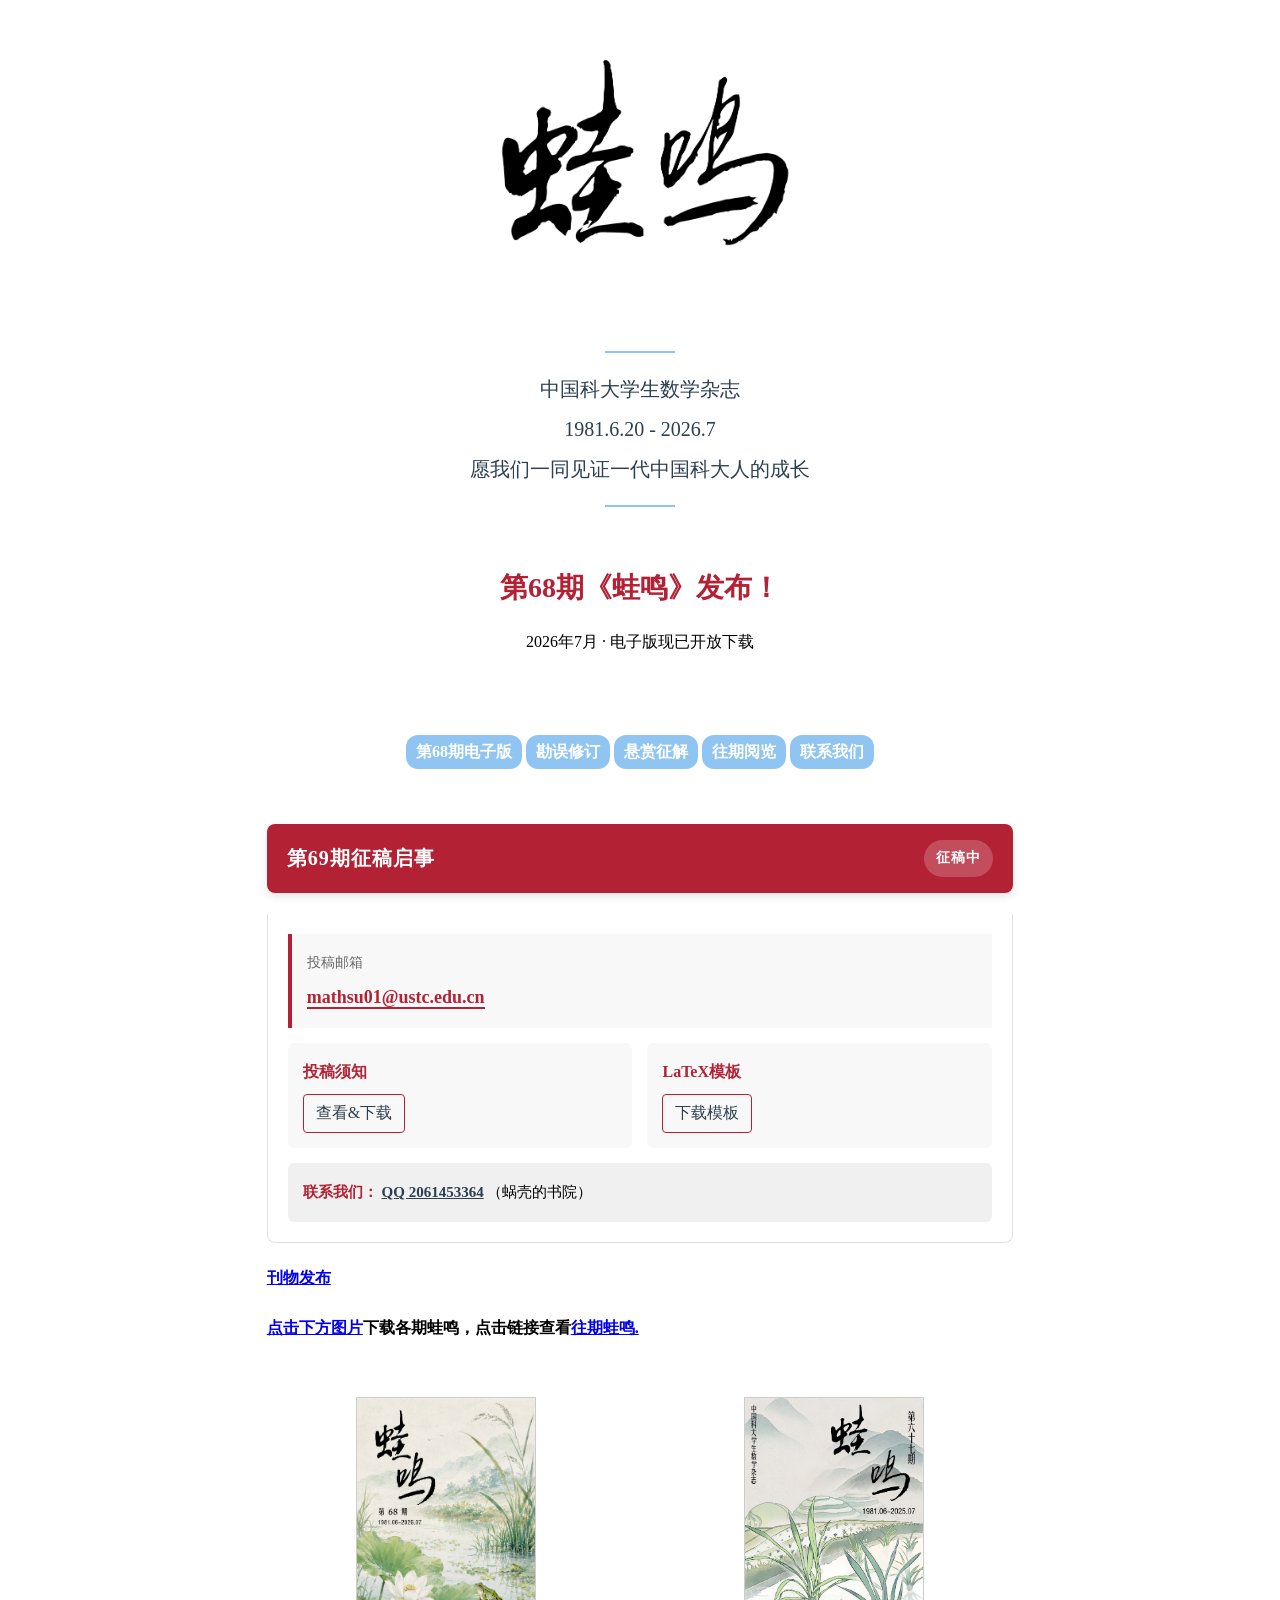
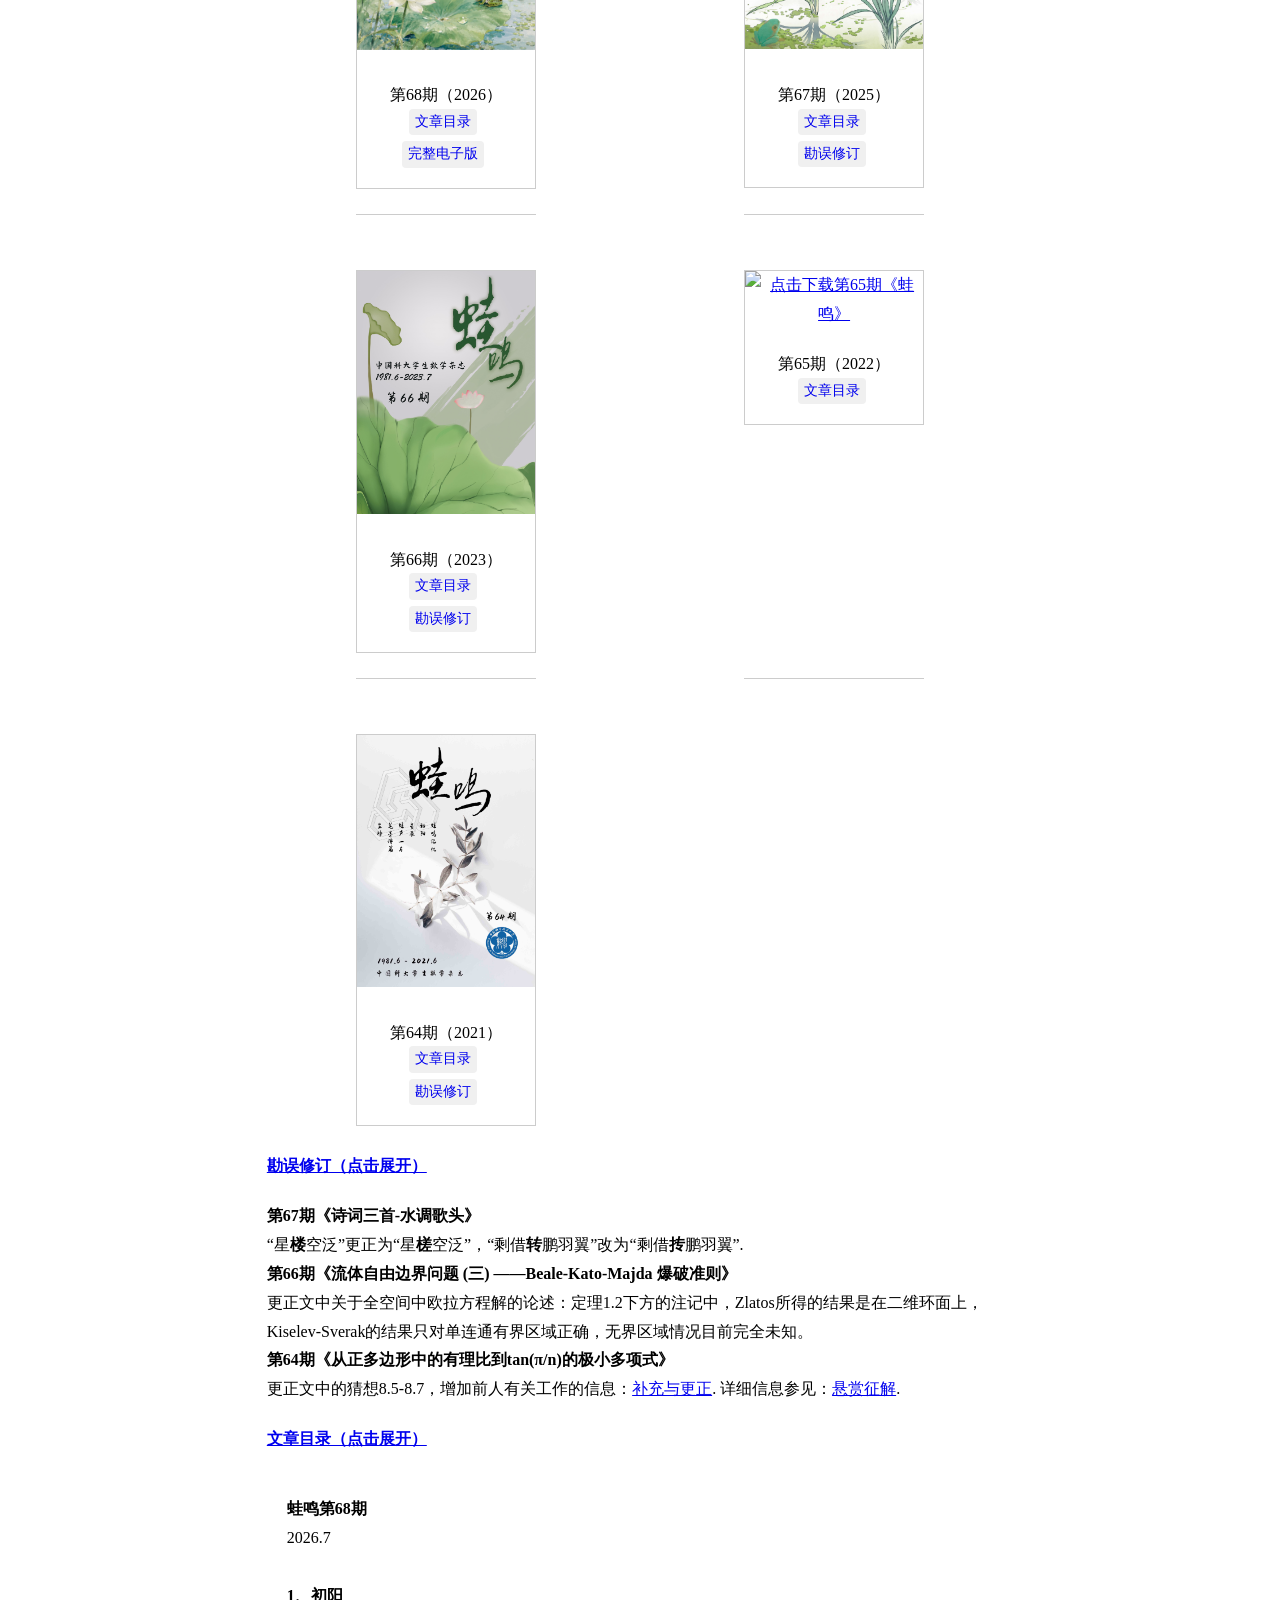
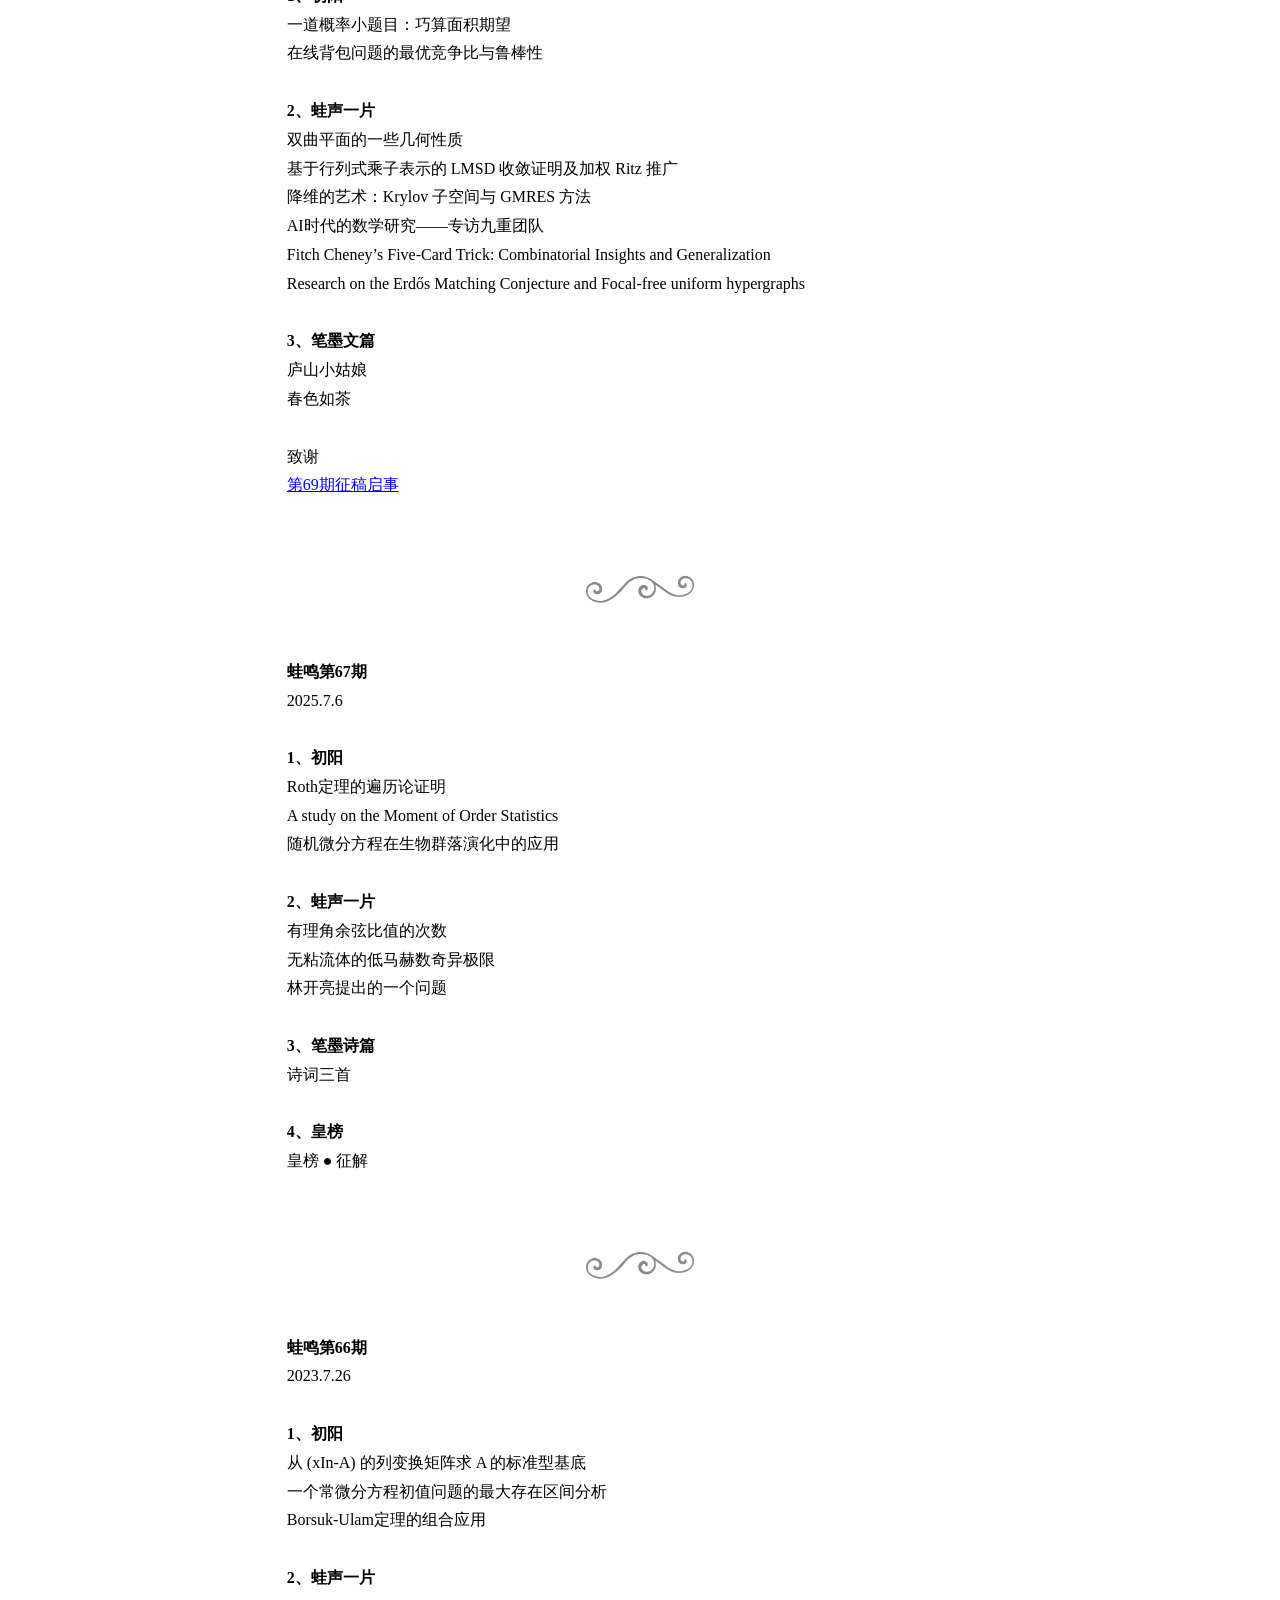
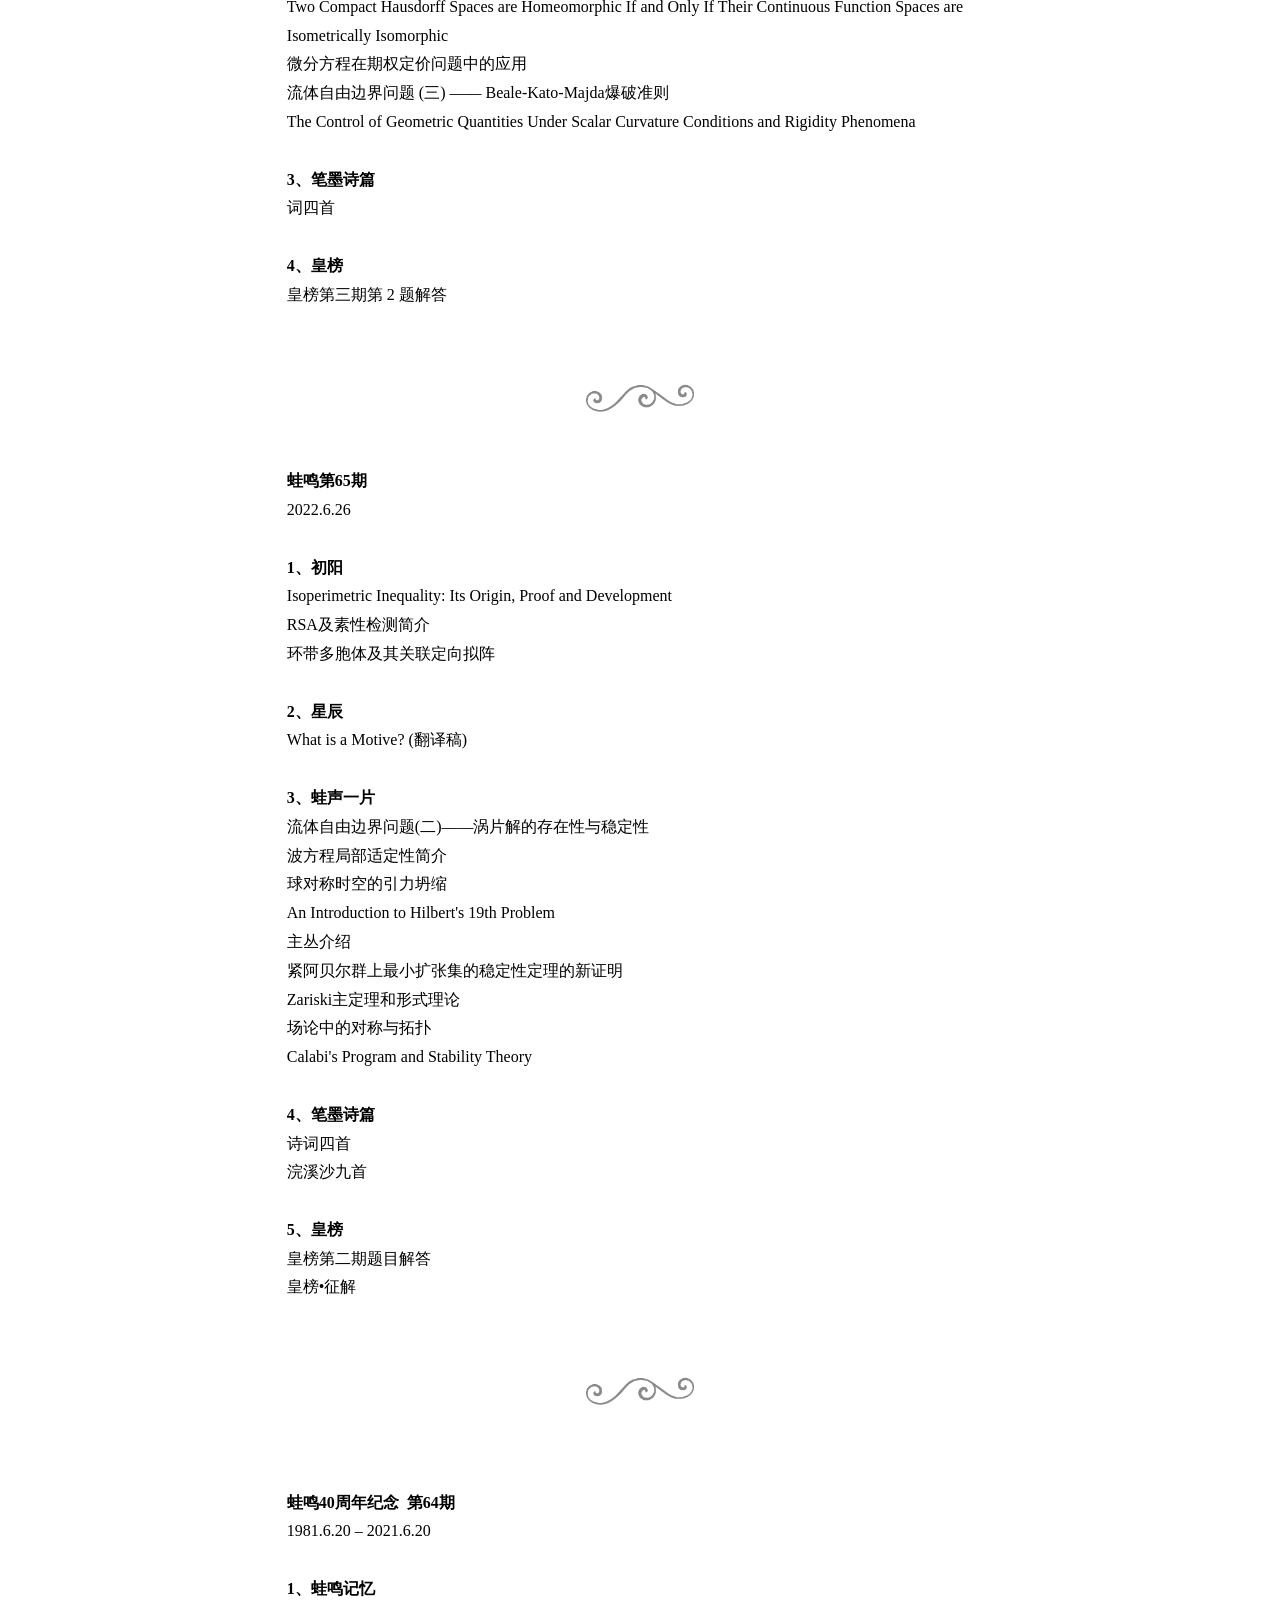
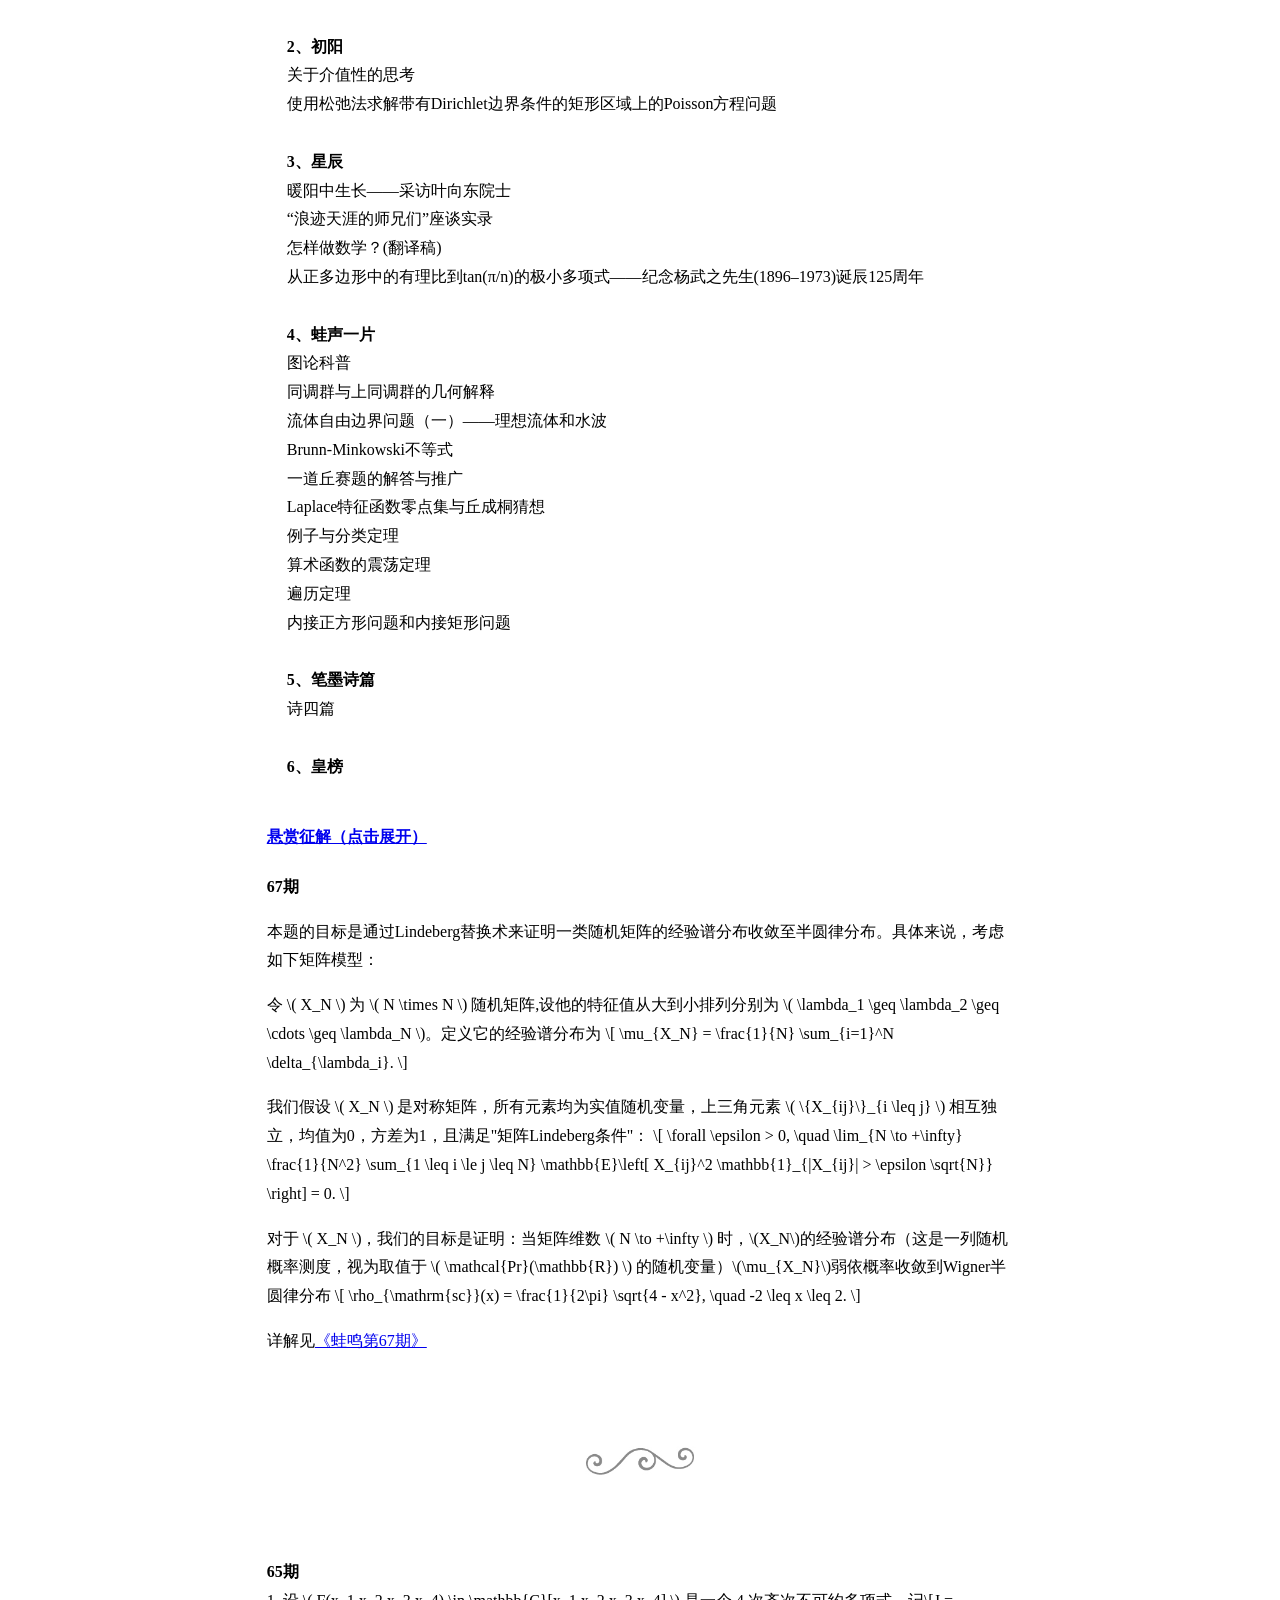
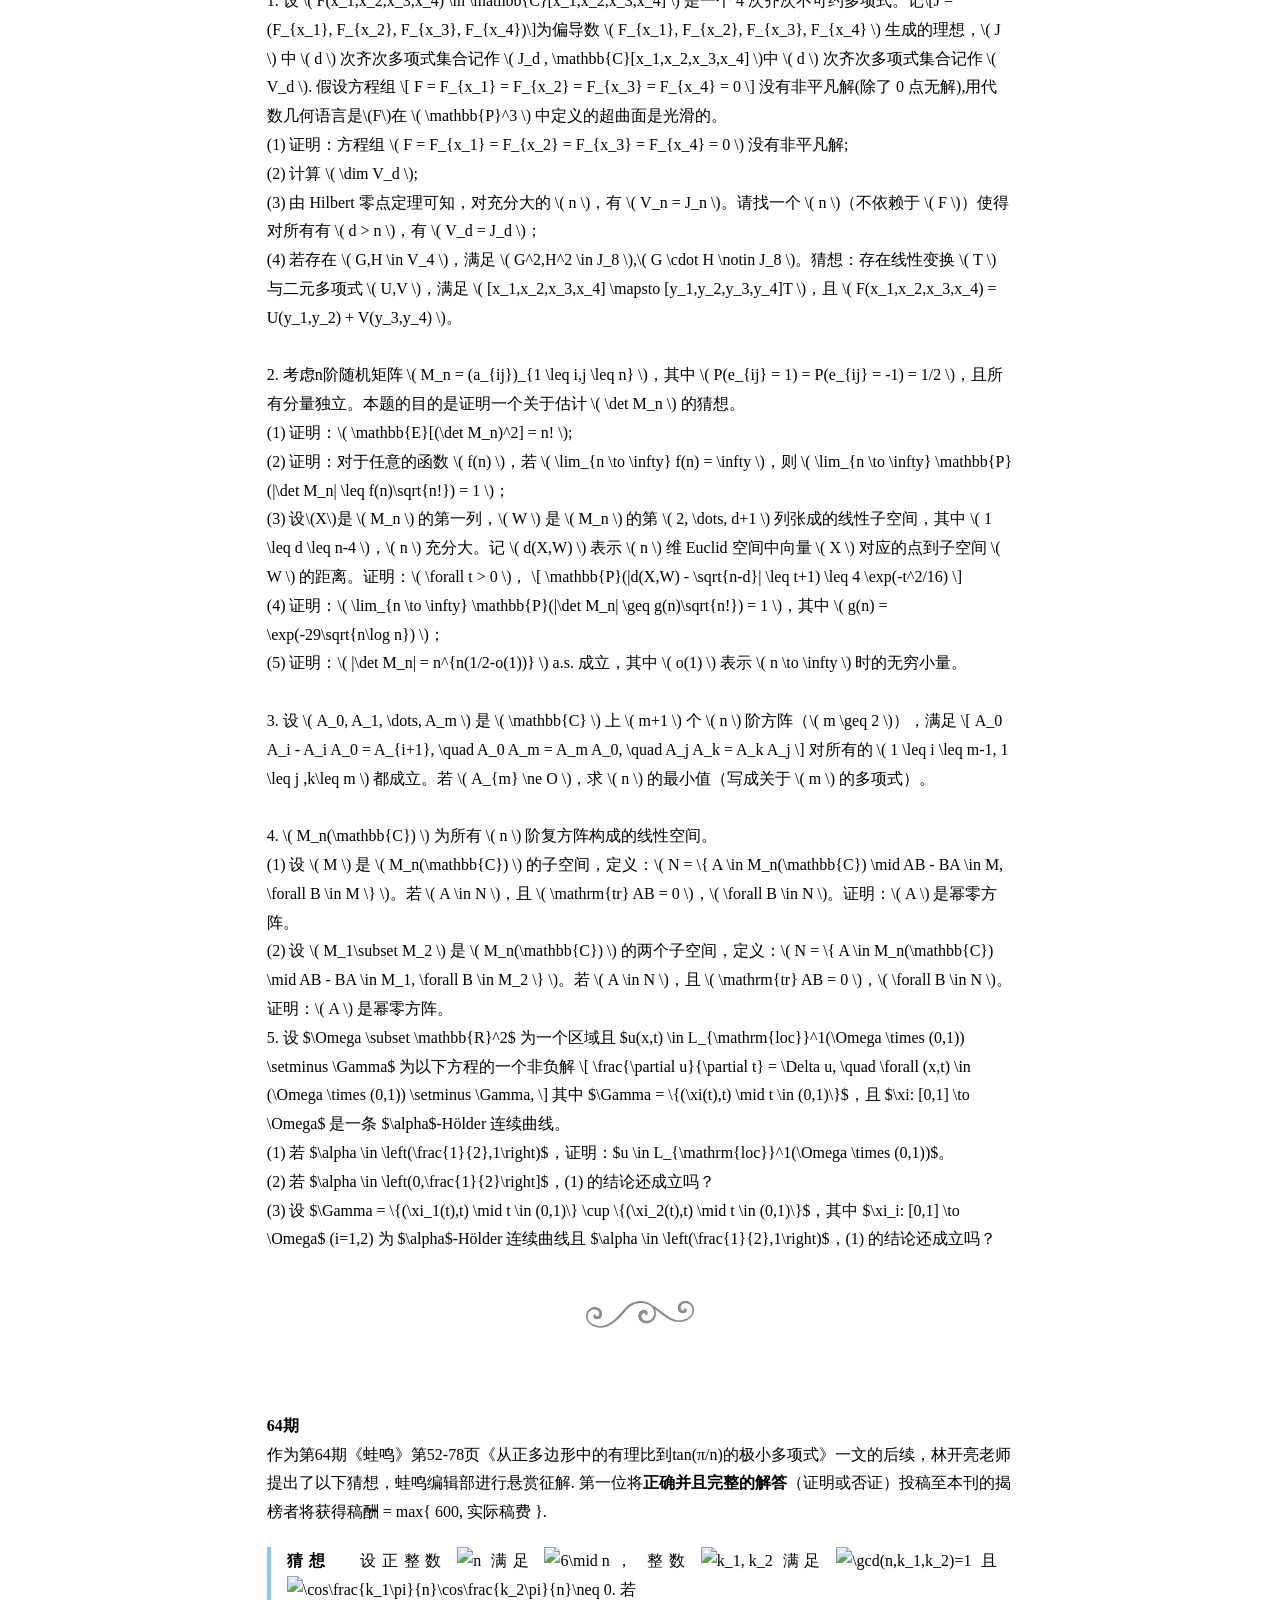
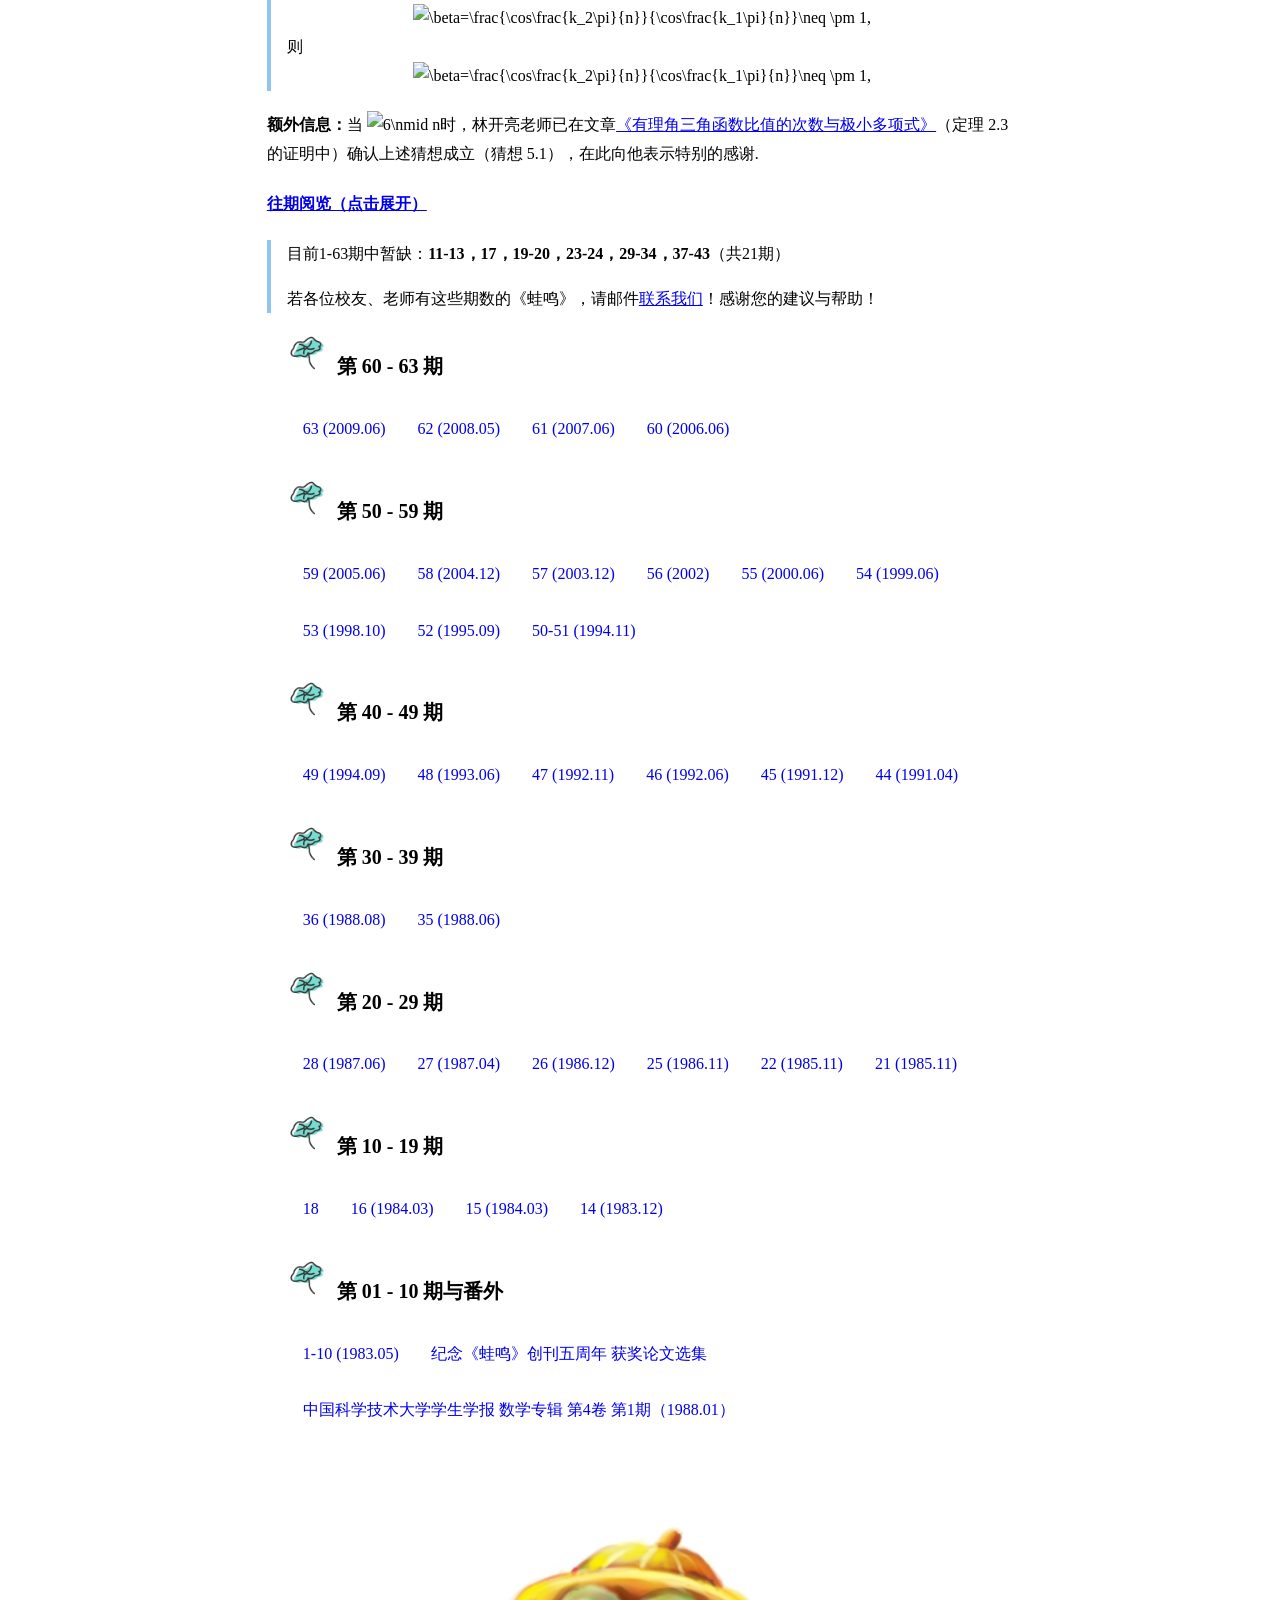
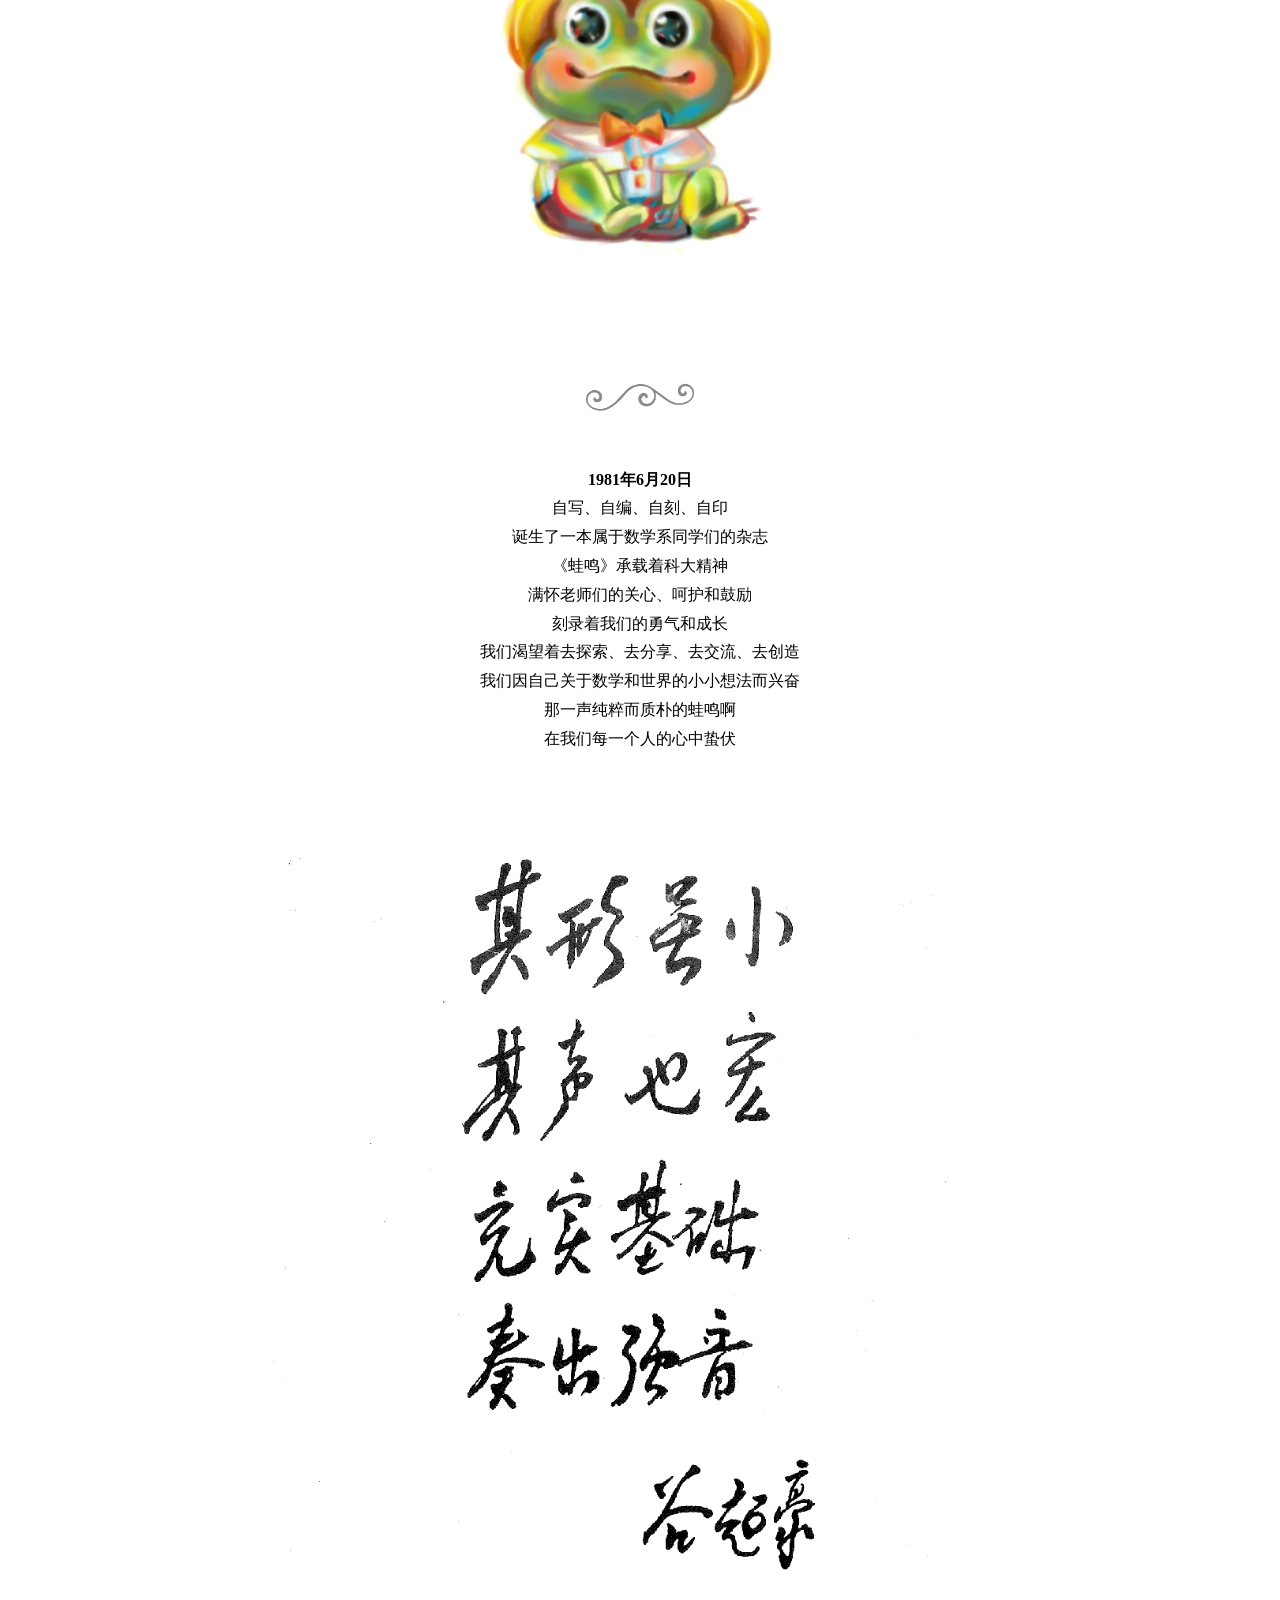
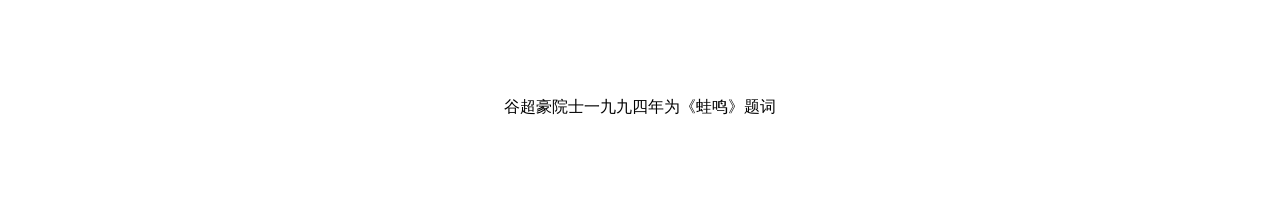
==== commit c18f2283: "修正投稿邮箱显示为标准地址，并恢复手机端邮箱样式" ====
--- a/Waming/waming.html
+++ b/Waming/waming.html
@@ -154,11 +154,11 @@
     }
     
     /* 投稿邮箱区域 */
-    .panel-body > div:first-child {
+    .submission-contact {
         padding: 12px !important;
     }
     
-    .panel-body > div:first-child a {
+    .submission-email {
         font-size: 16px !important;
         word-break: break-all !important;  /* 防止邮箱太长溢出 */
     }
@@ -284,9 +284,9 @@
                 
                 <a id="contact"> </a>
                 <!-- 邮箱 -->
-                <div style="background: #f8f8f8; border-left: 4px solid #b22234; padding: 15px; margin-bottom: 15px;">
+                <div class="submission-contact" style="background: #f8f8f8; border-left: 4px solid #b22234; padding: 15px; margin-bottom: 15px;">
                     <div style="font-size: 14px; color: #666; margin-bottom: 5px;">投稿邮箱</div>
-                    <a href="mailto:mathsu01@ustc.edu.cn" style="color: #b22234; font-size: 18px; font-weight: 600; text-decoration: none; border-bottom: 2px solid #b22234;">mathsu01(at)ustc.edu.cn</a>
+                    <a class="submission-email" href="mailto:mathsu01@ustc.edu.cn" style="color: #b22234; font-size: 18px; font-weight: 600; text-decoration: none; border-bottom: 2px solid #b22234;">mathsu01@ustc.edu.cn</a>
                 </div>
                 
                 <!-- 稿件要求和模板 -->
